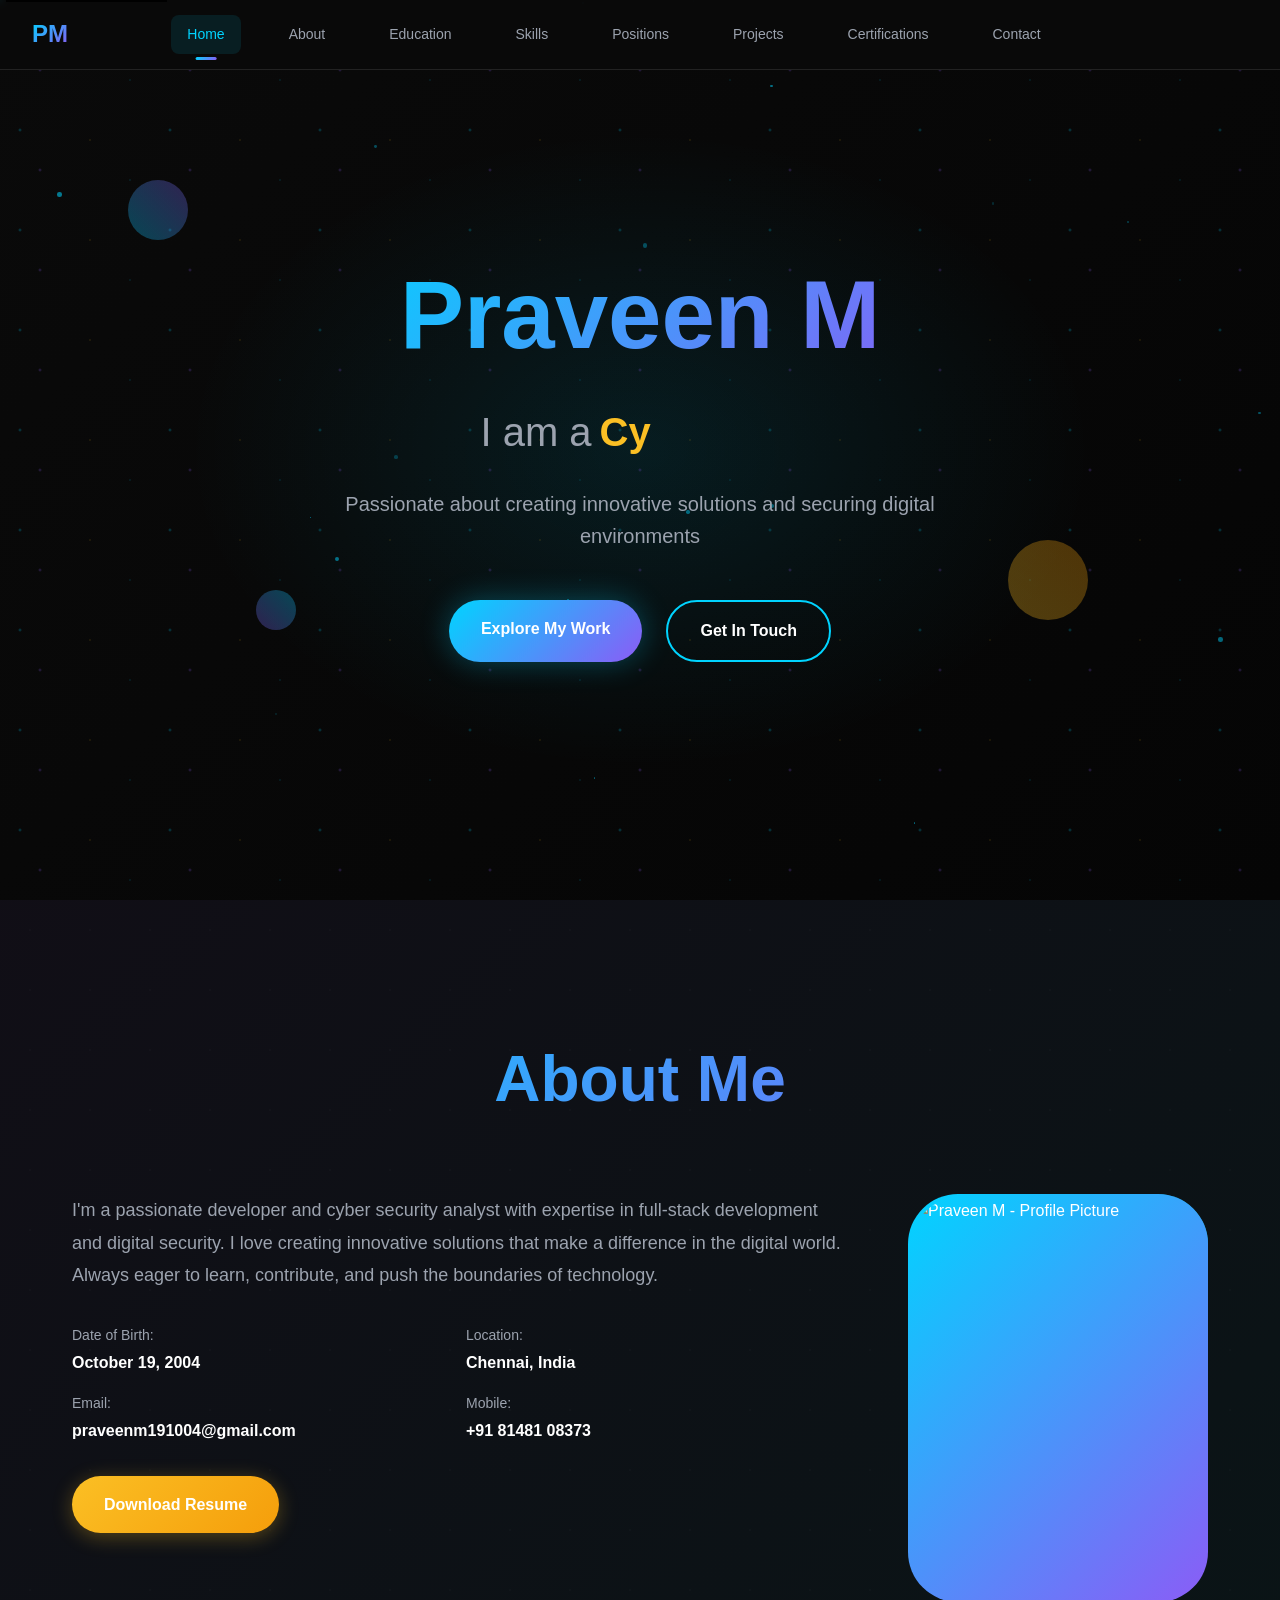
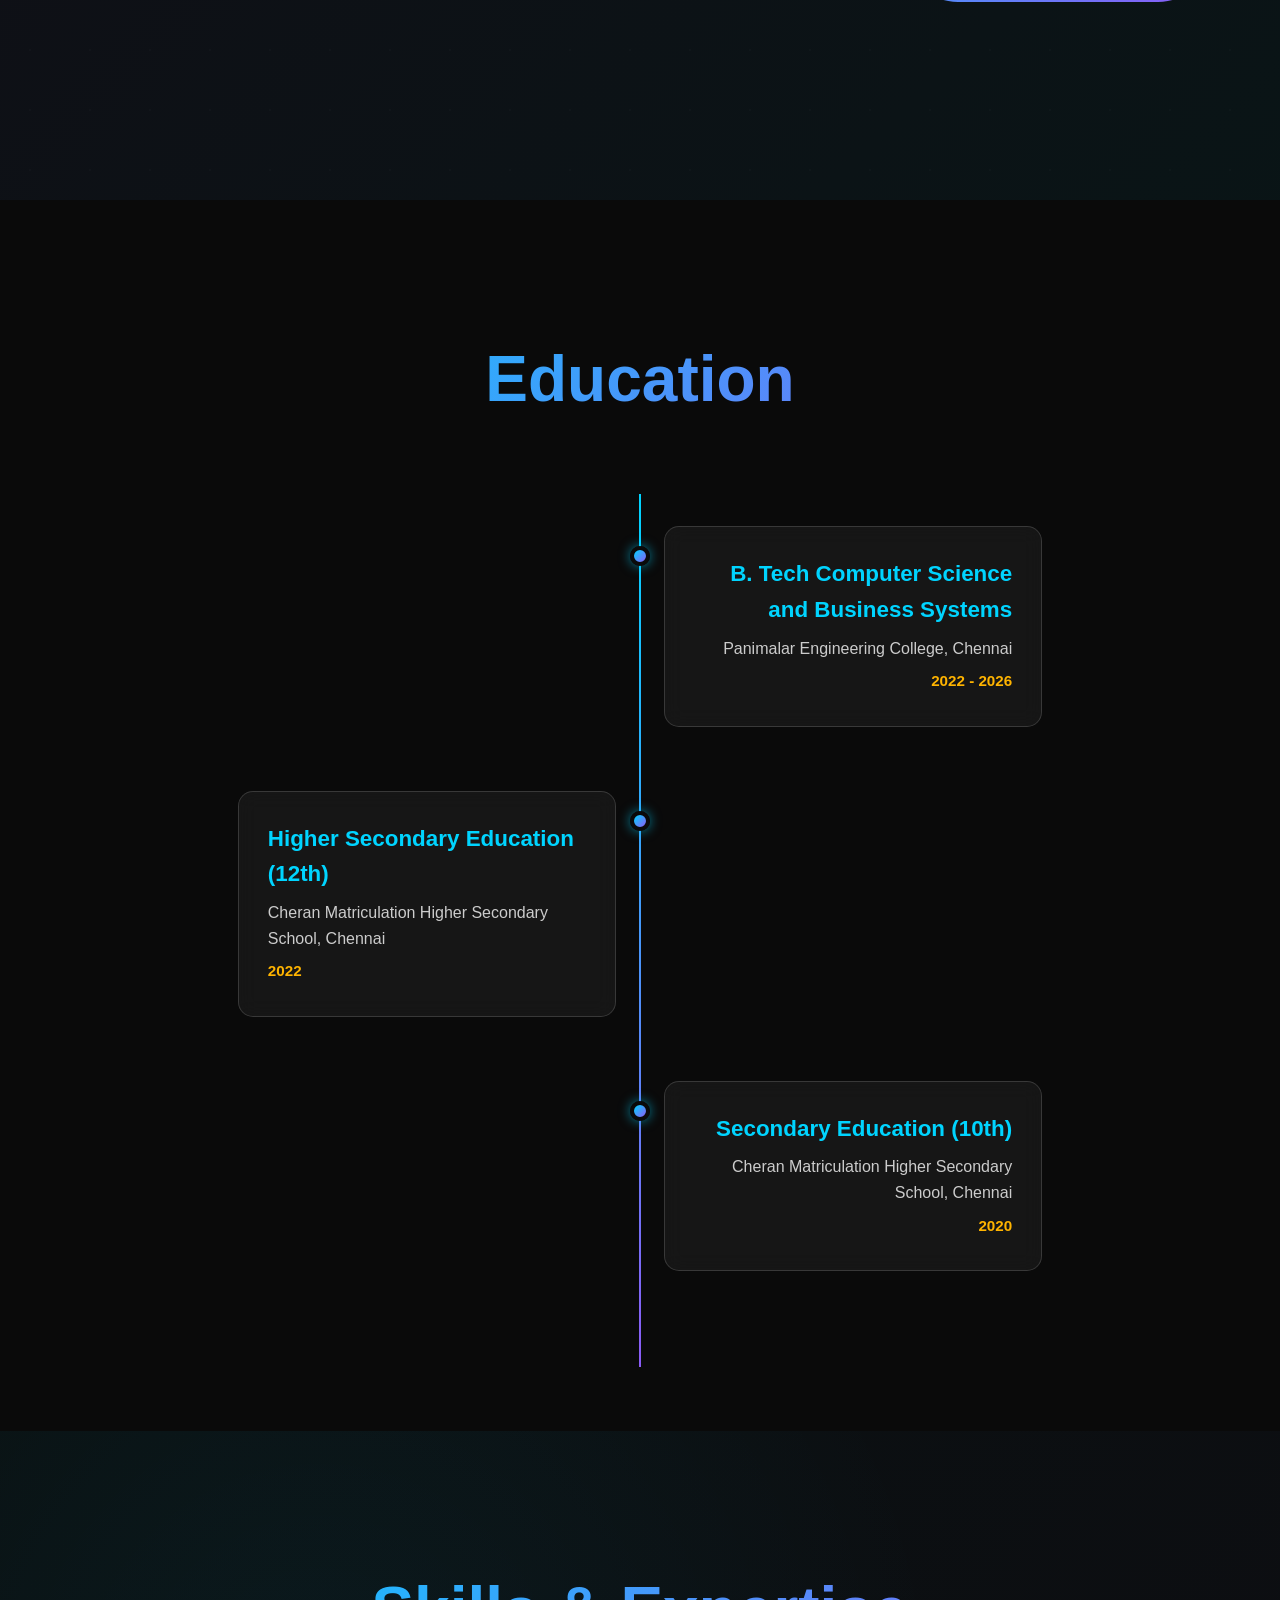
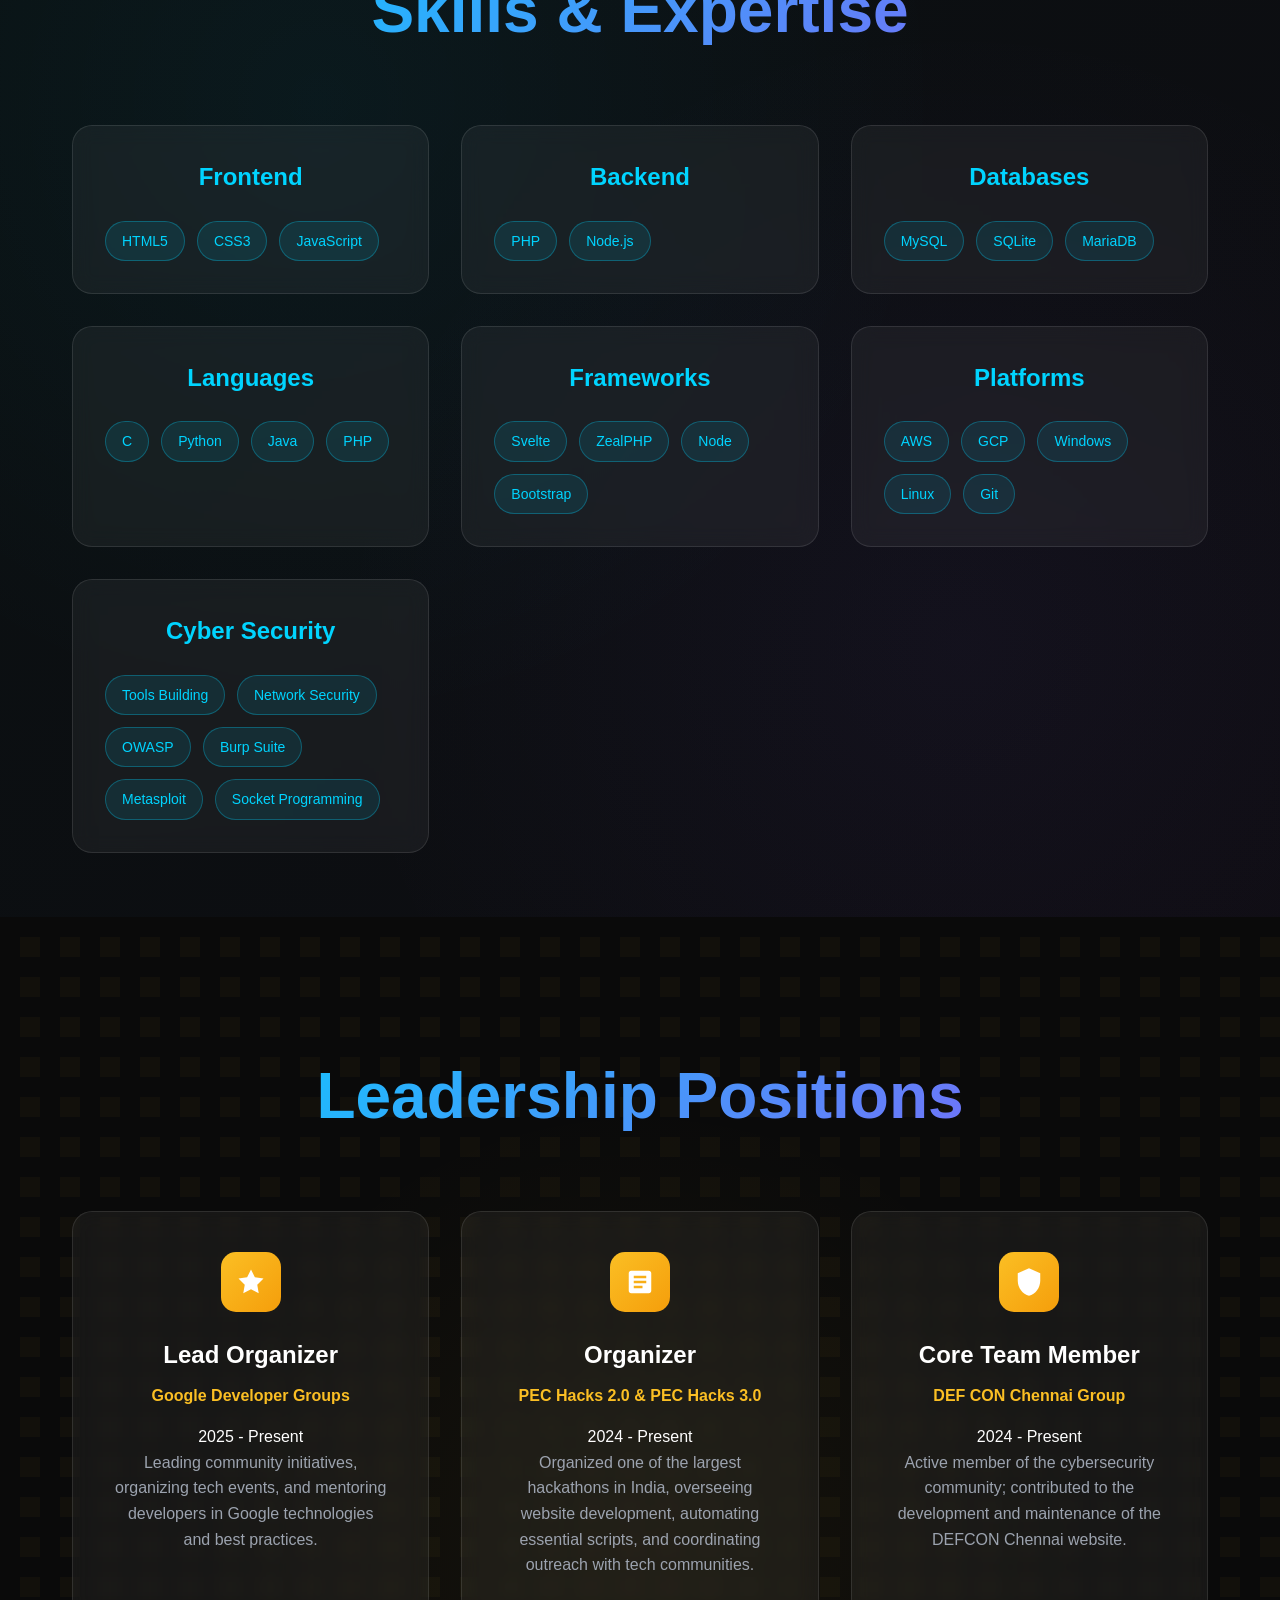
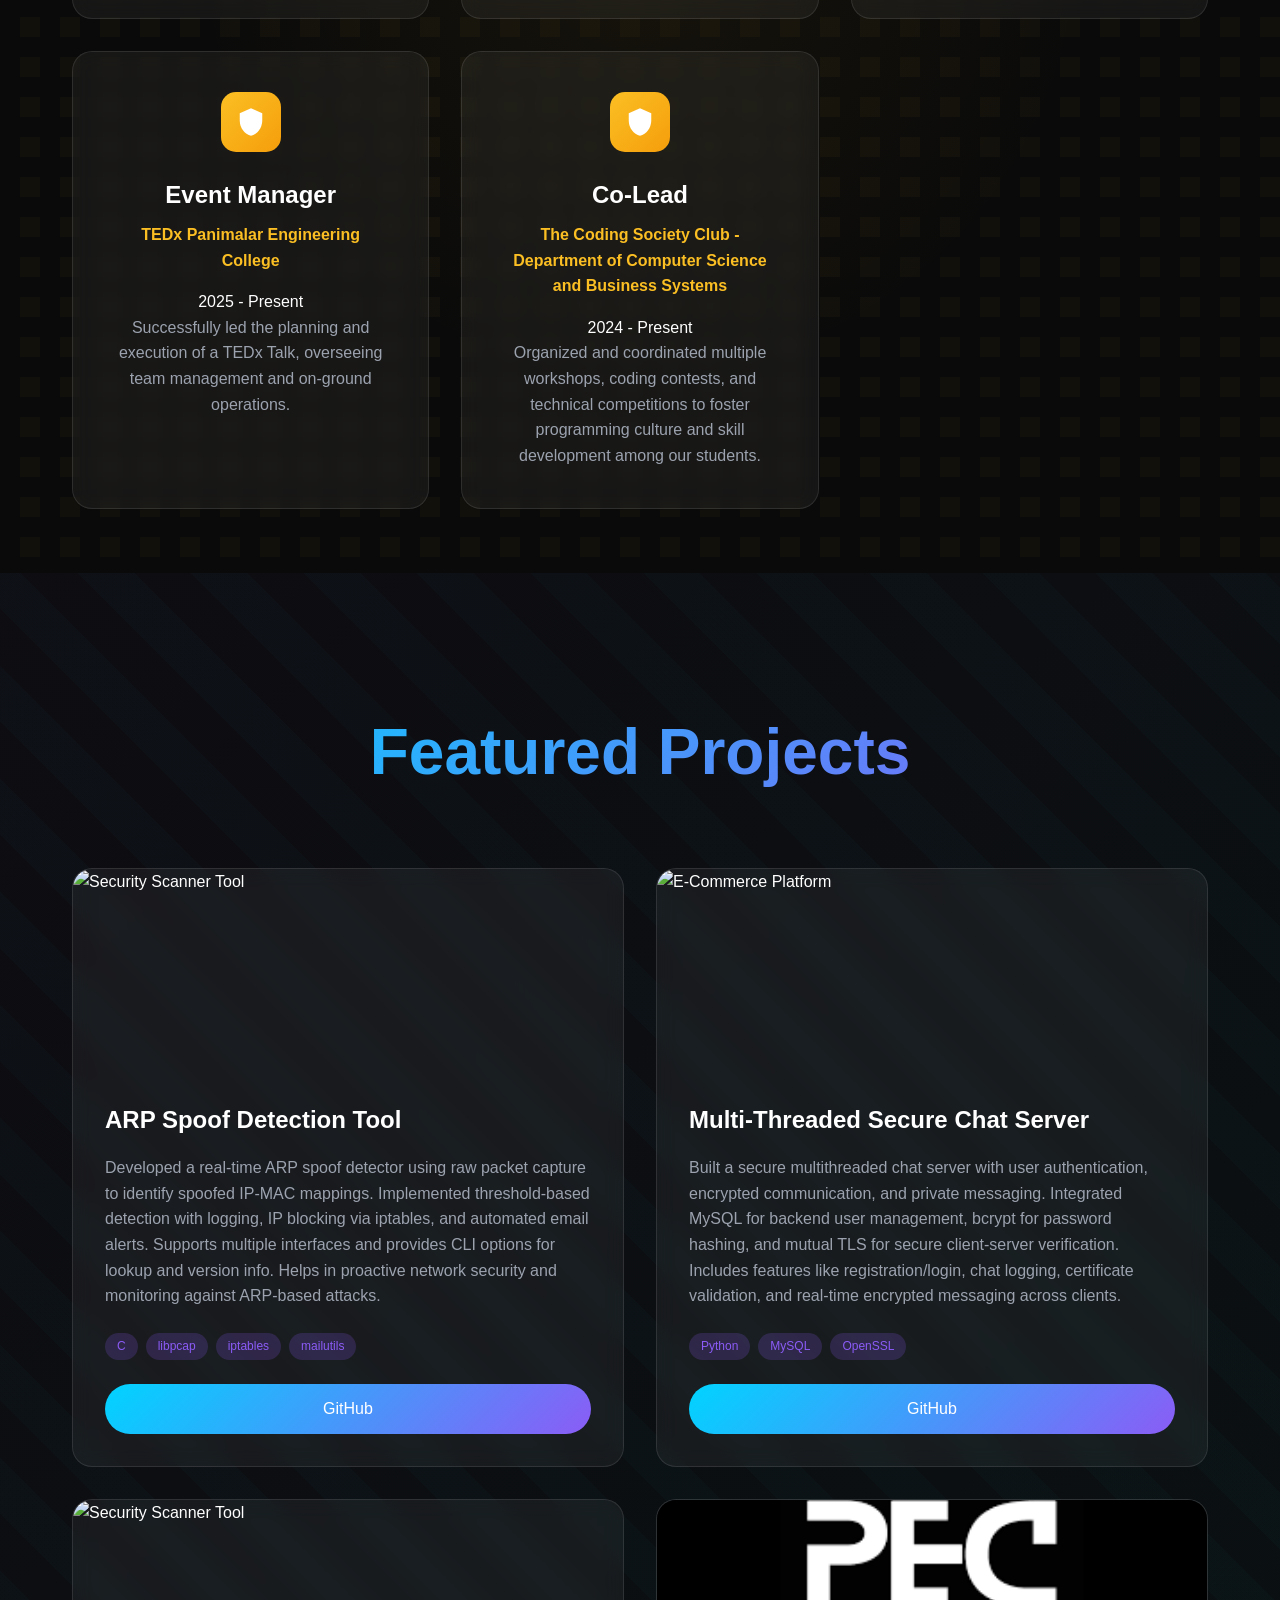
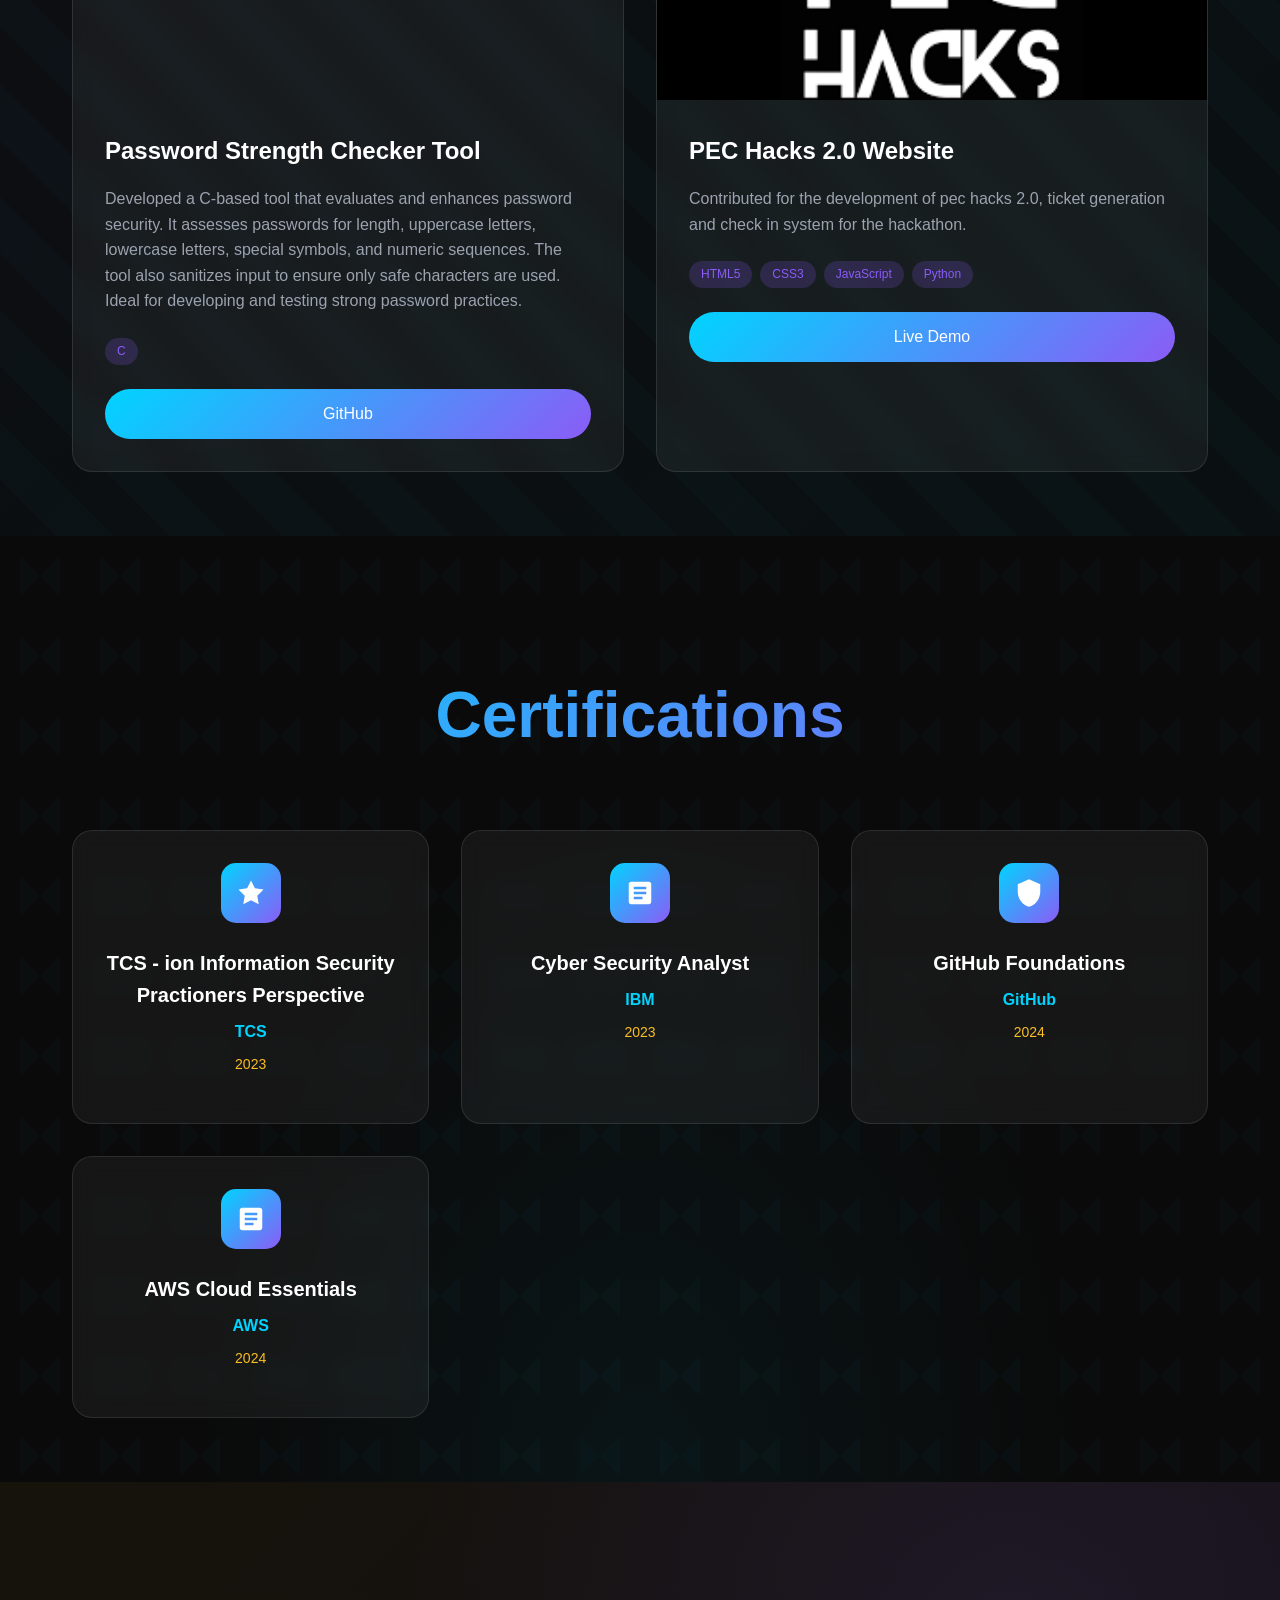
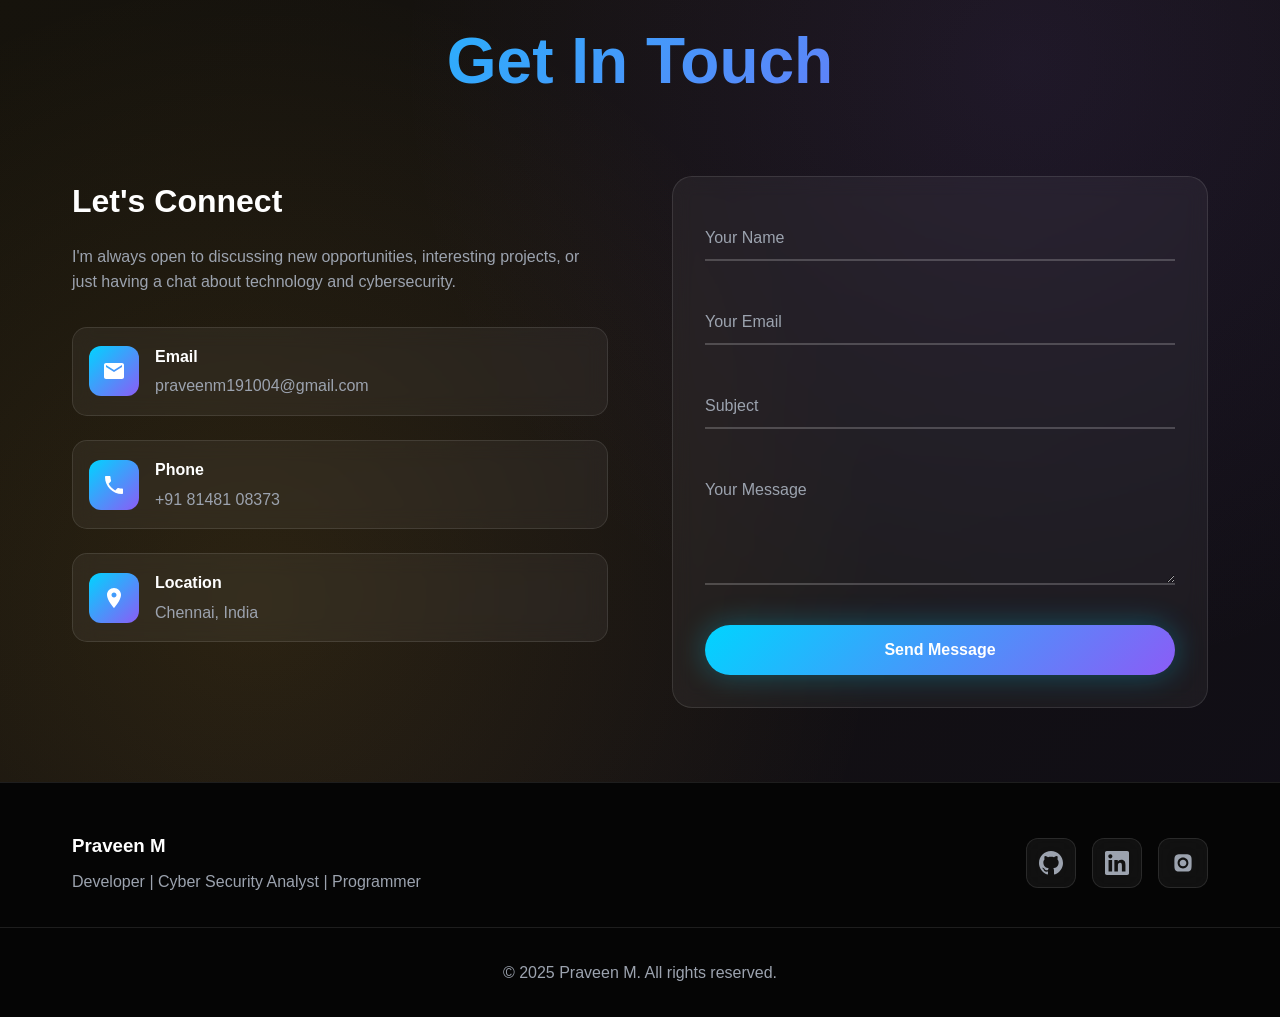
==== index.html @ 0a4d0484 "new design" ====
<!DOCTYPE html>
<html lang="en">

<head>
    <meta charset="UTF-8">
    <meta name="viewport" content="width=device-width, initial-scale=1.0">

    <!-- SEO Meta Tags -->
    <title>Praveen M</title>
    <meta name="description"
        content="Portfolio of Praveen M a skilled developer, cyber security analyst, and programmer. Showcasing projects, skills, and experience in web development and cybersecurity.">
    <meta name="keywords"
        content="developer, programmer, cyber security analyst, web development, frontend, backend, portfolio">
    <meta name="author" content="Praveen M">

    <!-- Open Graph Meta Tags -->
    <meta property="og:title" content="Praveen M - Developer">
    <meta property="og:description" content="Portfolio of a skilled developer, cyber security analyst, and programmer.">
    <meta property="og:type" content="website">
    <meta property="og:url" content="https://praveenm.xyz">
    <meta property="og:image" content="https://praveenm.xyz/assets/profile.jpg">

    <!-- Twitter Meta Tags -->
    <meta name="twitter:card" content="summary_large_image">
    <meta name="twitter:title" content="Praveen M - Developer">
    <meta name="twitter:description"
        content="Portfolio of a skilled developer, cyber security analyst, and programmer.">
    <meta name="twitter:image" content="https://praveenm.xyz/assets/Praveen.webp">

    <!-- Favicon -->
    <link rel="icon" type="image/svg+xml" href="/vite.svg">

    <!-- Structured Data -->
    <script type="application/ld+json">
    {
      "@context": "https://schema.org",
      "@type": "Person",
      "name": "Praveen M",
      "jobTitle": ["Developer", "Cyber Security Analyst", "Programmer"],
      "url": "https://praveenm.xyz",
      "sameAs": [
        "https://github.com/Praveenm1910",
        "https://www.linkedin.com/in/praveenm1910",
        "https://www.instagram.com/_.praveen._1910"
      ]
    }
    </script>

    <link rel="stylesheet" href="style.css">
</head>

<body>
    <!-- Mouse Highlighter -->
    <div class="mouse-highlighter"></div>

    <!-- Vertical Navigation -->
    <nav class="main-nav">
        <div class="nav-logo">
            <span>PM</span>
        </div>
        <ul class="nav-menu">
            <li><a href="#home" class="nav-link active" data-section="home">Home</a></li>
            <li><a href="#about" class="nav-link" data-section="about">About</a></li>
            <li><a href="#education" class="nav-link" data-section="education">Education</a></li>
            <li><a href="#skills" class="nav-link" data-section="skills">Skills</a></li>
            <li><a href="#positions" class="nav-link" data-section="positions">Positions</a></li>
            <li><a href="#projects" class="nav-link" data-section="projects">Projects</a></li>
            <li><a href="#certifications" class="nav-link" data-section="certifications">Certifications</a></li>
            <li><a href="#contact" class="nav-link" data-section="contact">Contact</a></li>
        </ul>
        <div class="nav-social">
            <a href="#"><svg><!-- icon --></svg></a>
            <a href="#"><svg><!-- icon --></svg></a>
        </div>
    </nav>


    <!-- Main Content -->
    <main class="main-content">
        <!-- Home Section -->
        <section id="home" class="section home-section">
            <div class="particles"></div>
            <div class="home-content">
                <h1 class="home-title">Praveen M</h1>
                <div class="typewriter-container">
                    <span class="typewriter-text">I am a </span>
                    <span class="typewriter-roles"></span>
                    <!-- <span class="cursor">|</span> -->
                </div>
                <p class="home-subtitle">Passionate about creating innovative solutions and securing digital
                    environments</p>
                <div class="home-cta">
                    <a href="#about" class="cta-button primary">Explore My Work</a>
                    <a href="#contact" class="cta-button secondary">Get In Touch</a>
                </div>
            </div>
            <div class="floating-shapes">
                <div class="shape shape-1"></div>
                <div class="shape shape-2"></div>
                <div class="shape shape-3"></div>
            </div>
        </section>

        <!-- About Section -->
        <section id="about" class="section about-section">
            <div class="about-bg"></div>
            <div class="section-container">
                <h2 class="section-title">About Me</h2>
                <div class="about-content">
                    <div class="about-info">
                        <div class="about-text">
                            <p>I'm a passionate developer and cyber security analyst with expertise in full-stack
                                development and digital security. I love creating innovative solutions that make a
                                difference in the digital world. Always eager to learn, contribute, and push the
                                boundaries of technology.</p>
                            <div class="personal-info">
                                <div class="info-item">
                                    <span class="label">Date of Birth:</span>
                                    <span class="value">October 19, 2004</span>
                                </div>
                                <div class="info-item">
                                    <span class="label">Location:</span>
                                    <span class="value">Chennai, India</span>
                                </div>
                                <div class="info-item">
                                    <span class="label">Email:</span>
                                    <span class="value">praveenm191004@gmail.com</span>
                                </div>
                                <div class="info-item">
                                    <span class="label">Mobile:</span>
                                    <span class="value">+91 81481 08373</span>
                                </div>
                            </div>
                            <a href="assets/Praveen_M.pdf" class="resume-btn" target="_blank">Download Resume</a>
                        </div>
                    </div>
                    <div class="about-image">
                        <div class="image-frame">
                            <img src="assets/Praveen.webp" alt="Praveen M - Profile Picture" loading="lazy">
                        </div>
                    </div>
                </div>
            </div>
        </section>

        <!-- Education Section -->
        <section id="education" class="section education-section">
            <div class="education-bg"></div>
            <div class="section-container">
                <h2 class="section-title">Education</h2>
                <div class="timeline">
                    <div class="timeline-item">
                        <div class="timeline-marker"></div>
                        <div class="timeline-content">
                            <h3>B. Tech Computer Science and Business Systems</h3>
                            <p class="institution">Panimalar Engineering College, Chennai</p>
                            <p class="duration year">2022 - 2026</p>
                            <!-- <p class="description">Specialized in Software Engineering and Cybersecurity. Graduated with -->
                            <!-- First Class Honours.</p> -->
                        </div>
                    </div>
                    <div class="timeline-item">
                        <div class="timeline-marker"></div>
                        <div class="timeline-content">
                            <h3>Higher Secondary Education (12th)</h3>
                            <p class="institution">Cheran Matriculation Higher Secondary School, Chennai</p>
                            <p class="duration year">2022</p>
                            <!-- <p class="description">Computer Science stream with Mathematics. Scored 95% in board
                                examinations.</p> -->
                        </div>
                    </div>
                    <div class="timeline-item">
                        <div class="timeline-marker"></div>
                        <div class="timeline-content">
                            <h3>Secondary Education (10th)</h3>
                            <p class="institution">Cheran Matriculation Higher Secondary School, Chennai</p>
                            <p class="duration year">2020</p>
                            <!-- <p class="description">Completed with distinction. Scored 96% in CBSE board examinations.
                            </p> -->
                        </div>
                    </div>
                </div>
            </div>
        </section>

        <!-- Skills Section -->
        <section id="skills" class="section skills-section">
            <div class="skills-bg"></div>
            <div class="section-container">
                <h2 class="section-title">Skills & Expertise</h2>
                <div class="skills-grid">
                    <div class="skill-category">
                        <h3>Frontend</h3>
                        <div class="skills-list">
                            <span class="skill-tag">HTML5</span>
                            <span class="skill-tag">CSS3</span>
                            <span class="skill-tag">JavaScript</span>
                        </div>
                    </div>
                    <div class="skill-category">
                        <h3>Backend</h3>
                        <div class="skills-list">
                            <span class="skill-tag">PHP</span>
                            <span class="skill-tag">Node.js</span>
                        </div>
                    </div>
                    <div class="skill-category">
                        <h3>Databases</h3>
                        <div class="skills-list">
                            <span class="skill-tag">MySQL</span>
                            <span class="skill-tag">SQLite</span>
                            <span class="skill-tag">MariaDB</span>
                        </div>
                    </div>
                    <div class="skill-category">
                        <h3>Languages</h3>
                        <div class="skills-list">
                            <span class="skill-tag">C</span>
                            <span class="skill-tag">Python</span>
                            <span class="skill-tag">Java</span>
                            <span class="skill-tag">PHP</span>
                        </div>
                    </div>
                    <div class="skill-category">
                        <h3>Frameworks</h3>
                        <div class="skills-list">
                            <span class="skill-tag">Svelte</span>
                            <span class="skill-tag">ZealPHP</span>
                            <span class="skill-tag">Node</span>
                            <span class="skill-tag">Bootstrap</span>
                        </div>
                    </div>
                    <div class="skill-category">
                        <h3>Platforms</h3>
                        <div class="skills-list">
                            <span class="skill-tag">AWS</span>
                            <span class="skill-tag">GCP</span>
                            <span class="skill-tag">Windows</span>
                            <span class="skill-tag">Linux</span>
                            <span class="skill-tag">Git</span>
                            <!-- <span class="skill-tag">MongoDB</span> -->
                        </div>
                    </div>
                    <div class="skill-category">
                        <h3>Cyber Security</h3>
                        <div class="skills-list">
                            <!-- <span class="skill-tag">Penetration Testing</span> -->
                            <span class="skill-tag">Tools Building</span>
                            <span class="skill-tag">Network Security</span>
                            <span class="skill-tag">OWASP</span>
                            <span class="skill-tag">Burp Suite</span>
                            <span class="skill-tag">Metasploit</span>
                            <span class="skill-tag">Socket Programming</span>

                        </div>
                    </div>
                </div>
            </div>
        </section>

        <!-- Positions Section -->
        <section id="positions" class="section positions-section">
            <div class="positions-bg"></div>
            <div class="section-container">
                <h2 class="section-title">Leadership Positions</h2>
                <div class="positions-grid">
                    <div class="position-card">
                        <div class="position-icon">
                            <svg viewBox="0 0 24 24" fill="currentColor">
                                <path
                                    d="M12 2l3.09 6.26L22 9.27l-5 4.87 1.18 6.88L12 17.77l-6.18 3.25L7 14.14 2 9.27l6.91-1.01L12 2z" />
                            </svg>
                        </div>
                        <h3>Lead Organizer</h3>
                        <h4 class="position-org">Google Developer Groups</h4>
                        <p class="date">2025 - Present</p>
                        <p class="position-desc">Leading community initiatives, organizing tech events, and mentoring
                            developers in Google technologies and best practices.</p>
                    </div>
                    <div class="position-card">
                        <div class="position-icon">
                            <svg viewBox="0 0 24 24" fill="currentColor">
                                <path
                                    d="M19 3H5c-1.1 0-2 .9-2 2v14c0 1.1.9 2 2 2h14c1.1 0 2-.9 2-2V5c0-1.1-.9-2-2-2zm-5 14H7v-2h7v2zm3-4H7v-2h10v2zm0-4H7V7h10v2z" />
                            </svg>
                        </div>
                        <h3>Organizer</h3>
                        <h4 class="position-org">PEC Hacks 2.0 & PEC Hacks 3.0</h4>
                        <p class="date">2024 - Present</p>
                        <!-- <p class="position-org">Panimalar Engineering College</p> -->
                        <p class="position-desc">Organized one of the largest hackathons in India, overseeing website
                            development, automating essential scripts, and
                            coordinating outreach with tech communities.</p>
                    </div>
                    <div class="position-card">
                        <div class="position-icon">
                            <svg viewBox="0 0 24 24" fill="currentColor">
                                <path d="M12 1L3 5v6c0 5.55 3.84 10.74 9 12 5.16-1.26 9-6.45 9-12V5l-9-4z" />
                            </svg>
                        </div>
                        <h3>Core Team Member</h3>
                        <h4 class="position-org">DEF CON Chennai Group</h4>
                        <p class="date">2024 - Present</p>
                        <!-- <p class="position-org">DefCon Security Community</p> -->
                        <p class="position-desc">Active member of the cybersecurity community; contributed to the
                            development and maintenance of the DEFCON Chennai
                            website.</p>
                    </div>
                    <div class="position-card">
                        <div class="position-icon">
                            <svg viewBox="0 0 24 24" fill="currentColor">
                                <path d="M12 1L3 5v6c0 5.55 3.84 10.74 9 12 5.16-1.26 9-6.45 9-12V5l-9-4z" />
                            </svg>
                        </div>
                        <h3>Event Manager</h3>
                        <h4 class="position-org">TEDx Panimalar Engineering College</h4>
                        <p class="date">2025 - Present</p>
                        <!-- <p class="position-org">DefCon Security Community</p> -->
                        <p class="position-desc">Successfully led the planning and execution of a TEDx Talk, overseeing
                            team management and on-ground operations.</p>
                    </div>
                    <div class="position-card">
                        <div class="position-icon">
                            <svg viewBox="0 0 24 24" fill="currentColor">
                                <path d="M12 1L3 5v6c0 5.55 3.84 10.74 9 12 5.16-1.26 9-6.45 9-12V5l-9-4z" />
                            </svg>
                        </div>
                        <h3>Co-Lead</h3>
                        <h4 class="position-org">The Coding Society Club - Department of Computer Science and Business
                            Systems</h4>
                        <p class="date">2024 - Present</p>
                        <!-- <p class="position-org">DefCon Security Community</p> -->
                        <p class="position-desc">Organized and coordinated multiple workshops, coding contests, and
                            technical competitions to foster programming culture
                            and skill development among our students.</p>
                    </div>
                </div>
            </div>
        </section>

        <!-- Projects Section -->
        <section id="projects" class="section projects-section">
            <div class="projects-bg"></div>
            <div class="section-container">
                <h2 class="section-title">Featured Projects</h2>
                <div class="projects-grid">
                    <div class="project-card">
                        <div class="project-image">
                            <img src="https://images.pexels.com/photos/60504/security-protection-anti-virus-software-60504.jpeg?auto=compress&cs=tinysrgb&w=600"
                                alt="Security Scanner Tool" loading="lazy">
                        </div>
                        <div class="project-content">
                            <h3>ARP Spoof Detection Tool</h3>
                            <p>Developed a real-time ARP spoof detector using raw packet capture to identify spoofed
                                IP-MAC mappings.
                                Implemented threshold-based detection with logging, IP blocking via iptables, and
                                automated email alerts.
                                Supports multiple interfaces and provides CLI options for lookup and version info.
                                Helps in proactive network security and monitoring against ARP-based attacks.
                            </p>
                            <div class="project-tech">
                                <span>C</span>
                                <span>libpcap</span>
                                <span>iptables</span>
                                <span>mailutils</span>
                            </div>
                            <div class="project-links">
                                <a href="https://github.com/Praveenm1910/ARP-Spoof-Detector" target="_blank"
                                    rel="noopener">GitHub</a>
                                <!-- <a href="https://project2-demo.com" target="_blank" rel="noopener">Live Demo</a> -->
                            </div>
                        </div>
                    </div>
                    <div class="project-card">
                        <div class="project-image">
                            <img src="https://images.pexels.com/photos/577585/pexels-photo-577585.jpeg?auto=compress&cs=tinysrgb&w=600"
                                alt="E-Commerce Platform" loading="lazy">
                        </div>
                        <div class="project-content">
                            <h3>Multi-Threaded Secure Chat Server</h3>
                            <p>Built a secure multithreaded chat server with user authentication, encrypted
                                communication, and private messaging.
                                Integrated MySQL for backend user management, bcrypt for password hashing, and mutual
                                TLS for secure client-server
                                verification.
                                Includes features like registration/login, chat logging, certificate validation, and
                                real-time encrypted messaging across clients.</p>
                            <div class="project-tech">
                                <span>Python</span>
                                <span>MySQL</span>
                                <span>OpenSSL</span>
                            </div>
                            <div class="project-links">
                                <a href="https://github.com/Praveenm1910/Multi-Thread-Chat-Server" target="_blank"
                                    rel="noopener">GitHub</a>
                                <!-- <a href="https://project1-demo.com" target="_blank" rel="noopener">Live Demo</a> -->
                            </div>
                        </div>
                    </div>
                    <div class="project-card">
                        <div class="project-image">
                            <img src="https://www.nokia.com/sites/default/files/2022-01/cybersecurity4_0.jpg?height=600&width=1920&resize=1"
                                alt="Security Scanner Tool" loading="lazy">
                        </div>
                        <div class="project-content">
                            <h3>Password Strength Checker Tool</h3>
                            <p>Developed a C-based tool that evaluates and enhances password security. It assesses
                                passwords for length, uppercase letters,
                                lowercase letters, special symbols, and numeric sequences. The tool also sanitizes input
                                to ensure only safe characters
                                are used. Ideal for developing and testing strong password practices.
                            </p>
                            <div class="project-tech">
                                <span>C</span>
                            </div>
                            <div class="project-links">
                                <a href="https://github.com/Praveenm1910/passwordstrengthchecker.git" target="_blank"
                                    rel="noopener">GitHub</a>
                                <!-- <a href="https://project2-demo.com" target="_blank" rel="noopener">Live Demo</a> -->
                            </div>
                        </div>
                    </div>
                    <div class="project-card">
                        <div class="project-image">
                            <img src="[data-uri]"
                                alt="Task Management App" loading="lazy">
                        </div>
                        <div class="project-content">
                            <h3>PEC Hacks 2.0 Website</h3>
                            <p>Contributed for the development of pec hacks 2.0, ticket generation and check in system
                                for the
                                hackathon.</p>
                            <div class="project-tech">
                                <span>HTML5</span>
                                <span>CSS3</span>
                                <span>JavaScript</span>
                                <span>Python</span>
                            </div>
                            <div class="project-links">
                                <a href="https://pechacks.org/" target="_blank" rel="noopener">Live Demo</a>
                            </div>
                        </div>
                    </div>
                </div>
            </div>
        </section>

        <!-- Certifications Section -->
        <section id="certifications" class="section certifications-section">
            <div class="certifications-bg"></div>
            <div class="section-container">
                <h2 class="section-title">Certifications</h2>
                <div class="certifications-grid">
                    <div class="cert-card">
                        <div class="cert-icon">
                            <svg viewBox="0 0 24 24" fill="currentColor">
                                <path
                                    d="M12 2l3.09 6.26L22 9.27l-5 4.87 1.18 6.88L12 17.77l-6.18 3.25L7 14.14 2 9.27l6.91-1.01L12 2z" />
                            </svg>
                        </div>
                        <h3>TCS - ion Information Security Practioners Perspective</h3>
                        <p class="cert-issuer">TCS</p>
                        <p class="cert-date">2023</p>
                        <!-- <p class="cert-desc">Professional-level certification demonstrating expertise in designing -->
                        <!-- distributed systems on AWS.</p> -->
                    </div>
                    <div class="cert-card">
                        <div class="cert-icon">
                            <svg viewBox="0 0 24 24" fill="currentColor">
                                <path
                                    d="M19 3H5c-1.1 0-2 .9-2 2v14c0 1.1.9 2 2 2h14c1.1 0 2-.9 2-2V5c0-1.1-.9-2-2-2zm-5 14H7v-2h7v2zm3-4H7v-2h10v2zm0-4H7V7h10v2z" />
                            </svg>
                        </div>
                        <h3>Cyber Security Analyst</h3>
                        <p class="cert-issuer">IBM</p>
                        <p class="cert-date">2023</p>
                        <!-- <p class="cert-desc">Professional certification in Google Cloud Platform architecture and
                                                development.</p> -->
                    </div>
                    <div class="cert-card">
                        <div class="cert-icon">
                            <svg viewBox="0 0 24 24" fill="currentColor">
                                <path d="M12 1L3 5v6c0 5.55 3.84 10.74 9 12 5.16-1.26 9-6.45 9-12V5l-9-4z" />
                            </svg>
                        </div>
                        <h3>GitHub Foundations</h3>
                        <p class="cert-issuer">GitHub</p>
                        <p class="cert-date">2024</p>
                        <!-- <p class="cert-desc">Advanced certification in ethical hacking and penetration testing
                            methodologies.</p> -->
                    </div>
                    <div class="cert-card">
                        <div class="cert-icon">
                            <svg viewBox="0 0 24 24" fill="currentColor">
                                <path
                                    d="M19 3H5c-1.1 0-2 .9-2 2v14c0 1.1.9 2 2 2h14c1.1 0 2-.9 2-2V5c0-1.1-.9-2-2-2zm-5 14H7v-2h7v2zm3-4H7v-2h10v2zm0-4H7V7h10v2z" />
                            </svg>
                        </div>
                        <h3>AWS Cloud Essentials</h3>
                        <p class="cert-issuer">AWS</p>
                        <p class="cert-date">2024</p>
                        <!-- <p class="cert-desc">Professional certification in Google Cloud Platform architecture and
                                                development.</p> -->
                    </div>
                </div>
            </div>
        </section>

        <!-- Contact Section -->
        <section id="contact" class="section contact-section">
            <div class="contact-bg"></div>
            <div class="section-container">
                <h2 class="section-title">Get In Touch</h2>
                <div class="contact-content">
                    <div class="contact-info">
                        <h3>Let's Connect</h3>
                        <p>I'm always open to discussing new opportunities, interesting projects, or just having a chat
                            about technology and cybersecurity.</p>
                        <div class="contact-methods">
                            <div class="contact-method">
                                <div class="method-icon">
                                    <svg viewBox="0 0 24 24" fill="currentColor">
                                        <path
                                            d="M20 4H4c-1.1 0-1.99.9-1.99 2L2 18c0 1.1.9 2 2 2h16c1.1 0 2-.9 2-2V6c0-1.1-.9-2-2-2zm0 4l-8 5-8-5V6l8 5 8-5v2z" />
                                    </svg>
                                </div>
                                <div class="method-info">
                                    <h4>Email</h4>
                                    <p>praveenm191004@gmail.com</p>
                                </div>
                            </div>
                            <div class="contact-method">
                                <div class="method-icon">
                                    <svg viewBox="0 0 24 24" fill="currentColor">
                                        <path
                                            d="M6.62 10.79c1.44 2.83 3.76 5.14 6.59 6.59l2.2-2.2c.27-.27.67-.36 1.02-.24 1.12.37 2.33.57 3.57.57.55 0 1 .45 1 1V20c0 .55-.45 1-1 1-9.39 0-17-7.61-17-17 0-.55.45-1 1-1h3.5c.55 0 1 .45 1 1 0 1.25.2 2.45.57 3.57.11.35.03.74-.25 1.02l-2.2 2.2z" />
                                    </svg>
                                </div>
                                <div class="method-info">
                                    <h4>Phone</h4>
                                    <p>+91 81481 08373</p>
                                </div>
                            </div>
                            <div class="contact-method">
                                <div class="method-icon">
                                    <svg viewBox="0 0 24 24" fill="currentColor">
                                        <path
                                            d="M12 2C8.13 2 5 5.13 5 9c0 5.25 7 13 7 13s7-7.75 7-13c0-3.87-3.13-7-7-7zm0 9.5c-1.38 0-2.5-1.12-2.5-2.5s1.12-2.5 2.5-2.5 2.5 1.12 2.5 2.5-1.12 2.5-2.5 2.5z" />
                                    </svg>
                                </div>
                                <div class="method-info">
                                    <h4>Location</h4>
                                    <p>Chennai, India</p>
                                </div>
                            </div>
                        </div>
                    </div>
                    <form class="contact-form" , id="contact-form"
                        action="https://formsubmit.co/praveenm191004@gmail.com" method="POST">
                        <div class="form-group">
                            <input type="text" id="name" name="name" required>
                            <label for="name">Your Name</label>
                        </div>
                        <div class="form-group">
                            <input type="email" id="email" name="email" required>
                            <label for="email">Your Email</label>
                        </div>
                        <div class="form-group">
                            <input type="text" id="subject" name="subject" required>
                            <label for="subject">Subject</label>
                        </div>
                        <div class="form-group">
                            <textarea id="message" name="message" rows="5" required></textarea>
                            <label for="message">Your Message</label>
                        </div>
                        <button type="submit" class="submit-btn">Send Message</button>
                    </form>
                </div>
            </div>
        </section>
    </main>

    <!-- Footer -->
    <footer class="footer">
        <div class="footer-content">
            <div class="footer-info">
                <h3>Praveen M</h3>
                <p>Developer | Cyber Security Analyst | Programmer</p>
            </div>
            <div class="footer-social">
                <a href="https://github.com/Praveenm1910" target="_blank" rel="noopener" aria-label="GitHub">
                    <svg viewBox="0 0 24 24" fill="currentColor">
                        <path
                            d="M12 0c-6.626 0-12 5.373-12 12 0 5.302 3.438 9.8 8.207 11.387.599.111.793-.261.793-.577v-2.234c-3.338.726-4.033-1.416-4.033-1.416-.546-1.387-1.333-1.756-1.333-1.756-1.089-.745.083-.729.083-.729 1.205.084 1.839 1.237 1.839 1.237 1.07 1.834 2.807 1.304 3.492.997.107-.775.418-1.305.762-1.604-2.665-.305-5.467-1.334-5.467-5.931 0-1.311.469-2.381 1.236-3.221-.124-.303-.535-1.524.117-3.176 0 0 1.008-.322 3.301 1.23.957-.266 1.983-.399 3.003-.404 1.02.005 2.047.138 3.006.404 2.291-1.552 3.297-1.23 3.297-1.23.653 1.653.242 2.874.118 3.176.77.84 1.235 1.911 1.235 3.221 0 4.609-2.807 5.624-5.479 5.921.43.372.823 1.102.823 2.222v3.293c0 .319.192.694.801.576 4.765-1.589 8.199-6.086 8.199-11.386 0-6.627-5.373-12-12-12z" />
                    </svg>
                </a>
                <a href="https://www.linkedin.com/in/praveenm1910" target="_blank" rel="noopener" aria-label="LinkedIn">
                    <svg viewBox="0 0 24 24" fill="currentColor">
                        <path
                            d="M20.447 20.452h-3.554v-5.569c0-1.328-.027-3.037-1.852-3.037-1.853 0-2.136 1.445-2.136 2.939v5.667H9.351V9h3.414v1.561h.046c.477-.9 1.637-1.85 3.37-1.85 3.601 0 4.267 2.37 4.267 5.455v6.286zM5.337 7.433c-1.144 0-2.063-.926-2.063-2.065 0-1.138.92-2.063 2.063-2.063 1.14 0 2.064.925 2.064 2.063 0 1.139-.925 2.065-2.064 2.065zm1.782 13.019H3.555V9h3.564v11.452zM22.225 0H1.771C.792 0 0 .774 0 1.729v20.542C0 23.227.792 24 1.771 24h20.451C23.2 24 24 23.227 24 22.271V1.729C24 .774 23.2 0 22.222 0h.003z" />
                    </svg>
                </a>
                <a href="https://www.instagram.com/_.praveen._1910" target="_blank" rel="noopener"
                    aria-label="Instagram">
                    <svg viewBox="0 0 448 512" fill="currentColor">
                        <path d="M224.1 141c-63.6 0-114.9 51.3-114.9 114.9S160.5 370.8 224.1 370.8S339 319.5 339 255.9 
                                        287.7 141 224.1 141zm0 186.6c-39.6 0-71.7-32.1-71.7-71.7s32.1-71.7 71.7-71.7 
                                        71.7 32.1 71.7 71.7-32.1 71.7-71.7 71.7zm146.4-194.3c0 14.9-12 26.9-26.9 
                                        26.9s-26.9-12-26.9-26.9 12-26.9 26.9-26.9 26.9 12 26.9 26.9zM398.8 388c-7.8 
                                        19.5-22.9 34.6-42.4 42.4-29.4 11.7-99.2 9-132.4 9s-103 2.6-132.4-9c-19.5-7.8-34.6-22.9-42.4-42.4-11.7-29.4-9-99.2-9-132.4s-2.6-103 
                                        9-132.4c7.8-19.5 22.9-34.6 42.4-42.4 29.4-11.7 99.2-9 
                                        132.4-9s103-2.6 132.4 9c19.5 7.8 34.6 22.9 42.4 42.4 
                                        11.7 29.4 9 99.2 9 132.4s2.7 103-9 132.4z" />
                    </svg>
                </a>

            </div>
        </div>
        <div class="footer-bottom">
            <p>&copy; 2025 Praveen M. All rights reserved.</p>
        </div>
    </footer>

    <script src="script.js"></script>
</body>

</html>
---- style.css ----
/* CSS Reset and Base Styles */
* {
    margin: 0;
    padding: 0;
    box-sizing: border-box;
}

:root {
    --primary-color: #00d4ff;
    --secondary-color: #8b5cf6;
    --accent-color: #fbbf24;
    --bg-dark: #0a0a0a;
    --bg-darker: #050505;
    --text-light: #ffffff;
    --text-gray: #9ca3af;
    --gradient-primary: linear-gradient(135deg, #00d4ff, #8b5cf6);
    --gradient-secondary: linear-gradient(135deg, #fbbf24, #f59e0b);
    /* --nav-width: 80px; */
    --section-padding: 8rem 2rem 4rem;
    --container-max-width: 1200px;
    --z-nav: 1000;
    --z-highlighter: 999;
    --transition: all 0.3s cubic-bezier(0.4, 0, 0.2, 1);
    --shadow-glow: 0 0 30px rgba(0, 212, 255, 0.3);
}

html {
    scroll-behavior: smooth;
    font-size: 16px;
}

body {
    font-family: 'Inter', -apple-system, BlinkMacSystemFont, 'Segoe UI', Roboto, sans-serif;
    background: var(--bg-dark);
    color: var(--text-light);
    line-height: 1.6;
    overflow-x: hidden;
}

/* Mouse Highlighter */
.mouse-highlighter {
    position: fixed;
    width: 20px;
    height: 20px;
    border-radius: 50%;
    background: radial-gradient(circle, rgba(0, 212, 255, 0.8) 0%, rgba(0, 212, 255, 0.2) 40%, transparent 70%);
    pointer-events: none;
    z-index: var(--z-highlighter);
    transition: transform 0.1s ease;
    mix-blend-mode: screen;
}

/* Vertical Navigation */
/* Base navbar */
.main-nav {
    position: fixed;
    top: 0;
    left: 0;
    width: 100%;
    height: 70px;
    background: rgba(10, 10, 10, 0.95);
    backdrop-filter: blur(20px);
    border-bottom: 1px solid rgba(255, 255, 255, 0.1);
    display: flex;
    align-items: center;
    justify-content: space-between;
    padding: 0 2rem;
    z-index: 1000;
}

.nav-logo span {
    font-size: 1.5rem;
    font-weight: 700;
    background: var(--gradient-primary);
    -webkit-background-clip: text;
    -webkit-text-fill-color: transparent;
}

.nav-menu {
    list-style: none;
    display: flex;
    flex-direction: row;
    gap: 2rem;
    margin: 0;
    padding: 0;
    align-items: center;
}

.nav-link {
    display: block;
    padding: 0.5rem 1rem;
    color: var(--text-gray);
    text-decoration: none;
    border-radius: 8px;
    transition: var(--transition);
    font-size: 0.875rem;
    font-weight: 500;
    text-align: center;
    position: relative;
}

.nav-link:hover,
.nav-link.active {
    color: var(--primary-color);
    background: rgba(0, 212, 255, 0.1);
}

.nav-link.active::before {
    content: '';
    position: absolute;
    bottom: -6px;
    left: 50%;
    transform: translateX(-50%);
    width: 30%;
    height: 3px;
    background: var(--gradient-primary);
    border-radius: 2px;
}

.nav-social {
    display: flex;
    gap: 1rem;
}

.nav-social a {
    display: flex;
    align-items: center;
    justify-content: center;
    width: 36px;
    height: 36px;
    color: var(--text-gray);
    transition: var(--transition);
    border-radius: 8px;
}

.nav-social a:hover {
    color: var(--primary-color);
    background: rgba(0, 212, 255, 0.1);
    transform: scale(1.1);
}

.nav-social svg {
    width: 18px;
    height: 18px;
}

/* 📱 Responsive for small screens */
@media (max-width: 768px) {
    .main-nav {
        top: auto;
        bottom: 0;
        height: 60px;
        justify-content: space-around;
        padding: 0 1rem;
        border-bottom: none;
        border-top: 1px solid rgba(255, 255, 255, 0.1);
    }

    .nav-logo {
        display: none;
    }

    .nav-menu {
        flex: 1;
        justify-content: space-around;
        gap: 0;
    }

    .nav-link {
        flex: 1;
        padding: 0.5rem 0;
        font-size: 0.75rem;
    }

    .nav-link.active::before {
        display: none;
    }

    .nav-social {
        display: none;
    }
}

/* Main Content */
.main-content {
    margin-left: var(--nav-width);
    min-height: 100vh;
}

.section {
    min-height: 100vh;
    position: relative;
    overflow: hidden;
}

.section-container {
    max-width: var(--container-max-width);
    margin: 0 auto;
    padding: var(--section-padding);
    position: relative;
    z-index: 2;
}

.section-title {
    font-size: clamp(2.5rem, 5vw, 4rem);
    font-weight: 700;
    text-align: center;
    margin-bottom: 4rem;
    background: var(--gradient-primary);
    -webkit-background-clip: text;
    -webkit-text-fill-color: transparent;
    background-clip: text;
}

/* @media (max-width: 768px) {
    .vertical-nav {
        flex-direction: row;
        height: auto;
        width: 100%;
        padding: 1rem;
        position: relative;
        border-right: none;
        border-bottom: 1px solid rgba(255, 255, 255, 0.1);
    }

    .nav-menu {
        flex-direction: row;
        gap: 0.5rem;
        margin-bottom: 0;
    }

    .nav-link {
        writing-mode: horizontal-tb;
        text-orientation: initial;
        transform: none !important;
    }

    .nav-social {
        flex-direction: row;
        margin-left: auto;
    }
} */

/* Home Section */
.home-section {
    display: flex;
    align-items: center;
    justify-content: center;
    background: radial-gradient(ellipse at center, rgba(0, 212, 255, 0.1) 0%, transparent 50%),
        linear-gradient(135deg, var(--bg-dark) 0%, var(--bg-darker) 100%);
}

.particles {
    position: absolute;
    top: 0;
    left: 0;
    right: 0;
    bottom: 0;
    background-image:
        radial-gradient(2px 2px at 20px 30px, rgba(0, 212, 255, 0.3), transparent),
        radial-gradient(2px 2px at 40px 70px, rgba(139, 92, 246, 0.3), transparent),
        radial-gradient(1px 1px at 90px 40px, rgba(251, 191, 36, 0.3), transparent),
        radial-gradient(1px 1px at 130px 80px, rgba(0, 212, 255, 0.3), transparent);
    background-repeat: repeat;
    background-size: 150px 100px;
    animation: particles 20s linear infinite;
}

@keyframes particles {
    0% {
        transform: translate(0, 0);
    }

    100% {
        transform: translate(-150px, -100px);
    }
}

.home-content {
    text-align: center;
    z-index: 2;
    position: relative;
}

.home-title {
    font-size: clamp(3rem, 8vw, 6rem);
    font-weight: 800;
    margin-bottom: 1rem;
    background: var(--gradient-primary);
    -webkit-background-clip: text;
    -webkit-text-fill-color: transparent;
    background-clip: text;
    animation: fadeInUp 1s ease-out;
}

.typewriter-container {
    font-size: clamp(1.5rem, 4vw, 2.5rem);
    margin-bottom: 2rem;
    height: 3rem;
    display: flex;
    align-items: center;
    justify-content: center;
    gap: 0.5rem;
    animation: fadeInUp 1s ease-out 0.3s both;
}

.typewriter-text {
    color: var(--text-gray);
}

.typewriter-roles {
    color: var(--accent-color);
    font-weight: 600;
    min-width: 200px;
    text-align: left;
}

.cursor {
    color: var(--primary-color);
    font-weight: 300;
    animation: blink 1s infinite;
}

@keyframes blink {

    0%,
    50% {
        opacity: 1;
    }

    51%,
    100% {
        opacity: 0;
    }
}

.home-subtitle {
    font-size: 1.25rem;
    color: var(--text-gray);
    margin-bottom: 3rem;
    max-width: 600px;
    margin-left: auto;
    margin-right: auto;
    animation: fadeInUp 1s ease-out 0.6s both;
}

.home-cta {
    display: flex;
    gap: 1.5rem;
    justify-content: center;
    flex-wrap: wrap;
    animation: fadeInUp 1s ease-out 0.9s both;
}

.cta-button {
    padding: 1rem 2rem;
    border-radius: 50px;
    text-decoration: none;
    font-weight: 600;
    transition: var(--transition);
    position: relative;
    overflow: hidden;
}

.cta-button.primary {
    background: var(--gradient-primary);
    color: white;
    box-shadow: var(--shadow-glow);
}

.cta-button.secondary {
    background: transparent;
    color: var(--text-light);
    border: 2px solid var(--primary-color);
}

.cta-button:hover {
    transform: translateY(-3px);
    box-shadow: 0 10px 40px rgba(0, 212, 255, 0.4);
}

.floating-shapes {
    position: absolute;
    top: 0;
    left: 0;
    right: 0;
    bottom: 0;
    pointer-events: none;
}

.shape {
    position: absolute;
    border-radius: 50%;
    animation: float 6s ease-in-out infinite;
}

.shape-1 {
    width: 60px;
    height: 60px;
    background: linear-gradient(45deg, rgba(0, 212, 255, 0.3), rgba(139, 92, 246, 0.3));
    top: 20%;
    left: 10%;
    animation-delay: 0s;
}

.shape-2 {
    width: 80px;
    height: 80px;
    background: linear-gradient(45deg, rgba(251, 191, 36, 0.3), rgba(245, 158, 11, 0.3));
    top: 60%;
    right: 15%;
    animation-delay: 2s;
}

.shape-3 {
    width: 40px;
    height: 40px;
    background: linear-gradient(45deg, rgba(139, 92, 246, 0.3), rgba(0, 212, 255, 0.3));
    bottom: 30%;
    left: 20%;
    animation-delay: 4s;
}

@keyframes float {

    0%,
    100% {
        transform: translateY(0px) rotate(0deg);
    }

    25% {
        transform: translateY(-20px) rotate(90deg);
    }

    50% {
        transform: translateY(-10px) rotate(180deg);
    }

    75% {
        transform: translateY(-15px) rotate(270deg);
    }
}

@keyframes fadeInUp {
    from {
        opacity: 0;
        transform: translateY(30px);
    }

    to {
        opacity: 1;
        transform: translateY(0);
    }
}

/* About Section */
.about-section {
    background: linear-gradient(135deg, rgba(139, 92, 246, 0.05) 0%, rgba(0, 212, 255, 0.05) 100%);
    position: relative;
}

.about-bg {
    position: absolute;
    top: 0;
    left: 0;
    right: 0;
    bottom: 0;
    background: url("data:image/svg+xml,%3Csvg width='60' height='60' viewBox='0 0 60 60' xmlns='http://www.w3.org/2000/svg'%3E%3Cg fill='none' fill-rule='evenodd'%3E%3Cg fill='%23ffffff' fill-opacity='0.02'%3E%3Ccircle cx='30' cy='30' r='1'/%3E%3C/g%3E%3C/g%3E%3C/svg%3E");
    animation: backgroundMove 20s linear infinite;
}

@keyframes backgroundMove {
    0% {
        transform: translate(0, 0);
    }

    100% {
        transform: translate(60px, 60px);
    }
}

.about-content {
    display: grid;
    grid-template-columns: 1fr 300px;
    gap: 4rem;
    align-items: start;
}

.about-text p {
    font-size: 1.125rem;
    line-height: 1.8;
    color: var(--text-gray);
    margin-bottom: 2rem;
}

.personal-info {
    display: grid;
    grid-template-columns: 1fr 1fr;
    gap: 1rem;
    margin-bottom: 2rem;
}

.info-item {
    display: flex;
    flex-direction: column;
    gap: 0.25rem;
}

.label {
    font-size: 0.875rem;
    color: var(--text-gray);
    font-weight: 500;
}

.value {
    color: var(--text-light);
    font-weight: 600;
}

.resume-btn {
    display: inline-flex;
    align-items: center;
    gap: 0.5rem;
    padding: 1rem 2rem;
    background: var(--gradient-secondary);
    color: white;
    text-decoration: none;
    border-radius: 50px;
    font-weight: 600;
    transition: var(--transition);
    box-shadow: 0 4px 20px rgba(251, 191, 36, 0.3);
}

.resume-btn:hover {
    transform: translateY(-2px);
    box-shadow: 0 8px 30px rgba(251, 191, 36, 0.4);
}

.about-image {
    position: relative;
}

.image-frame {
    position: relative;
    border-radius: 50px;
    overflow: hidden;
    background: var(--gradient-primary);
    padding: 4px;
    width: 100%;
    max-width: 400px;
    margin: 0 auto;
}

.image-frame img {
    width: 100%;
    height: 400px;
    object-fit: cover;
    border-radius: 46px;
    display: block;
}

.image-frame::before {
    content: '';
    position: absolute;
    top: -50%;
    left: -50%;
    width: 200%;
    height: 200%;
    background: conic-gradient(transparent, var(--primary-color), transparent 30%);
    animation: rotate 10s linear infinite;
    z-index: -1;
    border-radius: 50%;
}

@keyframes rotate {
    0% {
        transform: rotate(0deg);
    }

    100% {
        transform: rotate(360deg);
    }
}

/* Education Section */
/* =========================
   TIMELINE SECTION (with colors)
   ========================= */
.timeline {
    position: relative;
    max-width: 900px;
    margin: 0 auto;
    padding: 2rem 0;
}

.timeline::before {
    content: '';
    position: absolute;
    left: 50%;
    top: 0;
    bottom: 0;
    width: 2px;
    background: var(--gradient-primary);
    transform: translateX(-50%);
}

.timeline-item {
    position: relative;
    margin-bottom: 4rem;
    display: flex;
    justify-content: space-between;
    align-items: flex-start;
}

.timeline-item:nth-child(odd) {
    flex-direction: row-reverse;
}

.timeline-marker {
    position: absolute;
    top: 20px;
    left: 50%;
    transform: translateX(-50%);
    width: 20px;
    height: 20px;
    background: var(--gradient-primary);
    border: 4px solid var(--bg-dark);
    border-radius: 50%;
    z-index: 2;
    box-shadow: 0 0 12px rgba(0, 212, 255, 0.6);
}

.timeline-content {
    flex: 0 0 42%;
    background: rgba(255, 255, 255, 0.05);
    padding: 1.8rem;
    border-radius: 15px;
    backdrop-filter: blur(10px);
    border: 1px solid rgba(255, 255, 255, 0.15);
    transition: all 0.3s ease;
}

.timeline-item:nth-child(odd) .timeline-content {
    margin-right: 3rem;
    text-align: right;
}

.timeline-item:nth-child(even) .timeline-content {
    margin-left: 3rem;
    text-align: left;
}

/* ==== Text Styling ==== */
.timeline-content h3 {
    color: #00d4ff;
    /* Neon blue heading */
    font-size: 1.4rem;
    font-weight: 600;
    margin-bottom: 0.5rem;
}

.timeline-content p {
    color: #ccc;
    /* softer gray for normal text */
    margin: 0.2rem 0;
}

.timeline-content .year {
    color: #ffb400;
    /* yellow/golden for year */
    font-weight: 600;
    font-size: 0.95rem;
    display: block;
    margin-top: 0.5rem;
}

/* hover glow */
.timeline-content:hover {
    box-shadow: 0 0 15px rgba(0, 212, 255, 0.4);
    transform: translateY(-3px);
}

/* ===== Responsive stack ===== */
@media (max-width: 768px) {
    .timeline::before {
        left: 15px;
        transform: none;
    }

    .timeline-marker {
        left: 15px;
        transform: none;
    }

    .timeline-content {
        flex: 1;
        margin: 0 0 0 3rem;
        text-align: left !important;
    }

    .timeline-item {
        flex-direction: column !important;
        align-items: flex-start;
    }
}

/* Skills Section */
.skills-section {
    background: linear-gradient(135deg, rgba(0, 212, 255, 0.03) 0%, rgba(139, 92, 246, 0.03) 100%);
}

.skills-bg {
    position: absolute;
    top: 0;
    left: 0;
    right: 0;
    bottom: 0;
    background: radial-gradient(circle at 25% 25%, rgba(0, 212, 255, 0.05) 0%, transparent 50%),
        radial-gradient(circle at 75% 75%, rgba(139, 92, 246, 0.05) 0%, transparent 50%);
    animation: pulse 8s ease-in-out infinite;
}

@keyframes pulse {

    0%,
    100% {
        opacity: 1;
    }

    50% {
        opacity: 0.5;
    }
}

.skills-grid {
    display: grid;
    grid-template-columns: repeat(auto-fit, minmax(300px, 1fr));
    gap: 2rem;
}

.skill-category {
    background: rgba(255, 255, 255, 0.05);
    padding: 2rem;
    border-radius: 20px;
    backdrop-filter: blur(10px);
    border: 1px solid rgba(255, 255, 255, 0.1);
    transition: var(--transition);
}

.skill-category:hover {
    transform: translateY(-10px);
    box-shadow: 0 20px 60px rgba(0, 212, 255, 0.2);
}

.skill-category h3 {
    font-size: 1.5rem;
    margin-bottom: 1.5rem;
    color: var(--primary-color);
    text-align: center;
}

.skills-list {
    display: flex;
    flex-wrap: wrap;
    gap: 0.75rem;
}

.skill-tag {
    padding: 0.5rem 1rem;
    background: rgba(0, 212, 255, 0.1);
    color: var(--primary-color);
    border-radius: 25px;
    font-size: 0.875rem;
    font-weight: 500;
    border: 1px solid rgba(0, 212, 255, 0.3);
    transition: var(--transition);
}

.skill-tag:hover {
    background: var(--primary-color);
    color: var(--bg-dark);
    transform: scale(1.05);
}

/* Positions Section */
.positions-section {
    background: radial-gradient(ellipse at center, rgba(251, 191, 36, 0.05) 0%, transparent 50%);
}

.positions-bg {
    position: absolute;
    top: 0;
    left: 0;
    right: 0;
    bottom: 0;
    background: url("data:image/svg+xml,%3Csvg width='40' height='40' viewBox='0 0 40 40' xmlns='http://www.w3.org/2000/svg'%3E%3Cg fill='%23fbbf24' fill-opacity='0.03'%3E%3Cpath d='M20 20h20v20H20z'/%3E%3C/g%3E%3C/svg%3E");
    animation: slideBackground 12s linear infinite;
}

@keyframes slideBackground {
    0% {
        transform: translate(0, 0);
    }

    100% {
        transform: translate(40px, 40px);
    }
}

.positions-grid {
    display: grid;
    grid-template-columns: repeat(auto-fit, minmax(350px, 1fr));
    gap: 2rem;
}

.position-card {
    background: rgba(255, 255, 255, 0.05);
    padding: 2.5rem;
    border-radius: 20px;
    backdrop-filter: blur(10px);
    border: 1px solid rgba(255, 255, 255, 0.1);
    text-align: center;
    transition: var(--transition);
    position: relative;
    overflow: hidden;
}

.position-card::before {
    content: '';
    position: absolute;
    top: 0;
    left: -100%;
    width: 100%;
    height: 100%;
    background: linear-gradient(90deg, transparent, rgba(251, 191, 36, 0.1), transparent);
    transition: left 0.5s;
}

.position-card:hover::before {
    left: 100%;
}

.position-card:hover {
    transform: translateY(-10px);
    box-shadow: 0 20px 60px rgba(251, 191, 36, 0.3);
}

.position-icon {
    width: 60px;
    height: 60px;
    margin: 0 auto 1.5rem;
    background: var(--gradient-secondary);
    border-radius: 15px;
    display: flex;
    align-items: center;
    justify-content: center;
    color: white;
}

.position-icon svg {
    width: 30px;
    height: 30px;
}

.position-card h3 {
    font-size: 1.5rem;
    margin-bottom: 0.5rem;
    color: var(--text-light);
}

.position-org {
    color: var(--accent-color);
    font-weight: 600;
    margin-bottom: 1rem;
}

.position-desc {
    color: var(--text-gray);
    line-height: 1.6;
}

/* Projects Section */
.projects-section {
    background: linear-gradient(135deg, rgba(139, 92, 246, 0.03) 0%, rgba(0, 212, 255, 0.03) 100%);
}

.projects-bg {
    position: absolute;
    top: 0;
    left: 0;
    right: 0;
    bottom: 0;
    background: repeating-linear-gradient(45deg,
            transparent,
            transparent 40px,
            rgba(0, 212, 255, 0.02) 40px,
            rgba(0, 212, 255, 0.02) 80px);
    animation: stripeMove 20s linear infinite;
}

@keyframes stripeMove {
    0% {
        transform: translate(0, 0);
    }

    100% {
        transform: translate(80px, 80px);
    }
}

.projects-grid {
    display: grid;
    grid-template-columns: repeat(auto-fit, minmax(400px, 1fr));
    gap: 2rem;
}

.project-card {
    background: rgba(255, 255, 255, 0.05);
    border-radius: 20px;
    overflow: hidden;
    backdrop-filter: blur(10px);
    border: 1px solid rgba(255, 255, 255, 0.1);
    transition: var(--transition);
}

.project-card:hover {
    transform: translateY(-10px) scale(1.02);
    box-shadow: 0 30px 80px rgba(0, 212, 255, 0.2);
}

.project-image {
    position: relative;
    height: 200px;
    overflow: hidden;
}

.project-image img {
    width: 100%;
    height: 100%;
    object-fit: cover;
    transition: var(--transition);
}

.project-card:hover .project-image img {
    transform: scale(1.1);
}

.project-content {
    padding: 2rem;
}

.project-content h3 {
    font-size: 1.5rem;
    margin-bottom: 1rem;
    color: var(--text-light);
}

.project-content p {
    color: var(--text-gray);
    line-height: 1.6;
    margin-bottom: 1.5rem;
}

.project-tech {
    display: flex;
    flex-wrap: wrap;
    gap: 0.5rem;
    margin-bottom: 1.5rem;
}

.project-tech span {
    padding: 0.25rem 0.75rem;
    background: rgba(139, 92, 246, 0.2);
    color: var(--secondary-color);
    border-radius: 15px;
    font-size: 0.75rem;
    font-weight: 500;
}

.project-links {
    display: flex;
    gap: 1rem;
}

.project-links a {
    padding: 0.75rem 1.5rem;
    background: var(--gradient-primary);
    color: white;
    text-decoration: none;
    border-radius: 25px;
    font-weight: 500;
    transition: var(--transition);
    flex: 1;
    text-align: center;
}

.project-links a:hover {
    transform: translateY(-2px);
    box-shadow: 0 8px 25px rgba(0, 212, 255, 0.4);
}

/* Certifications Section */
.certifications-section {
    background: radial-gradient(ellipse at bottom, rgba(0, 212, 255, 0.05) 0%, transparent 50%);
}

.certifications-bg {
    position: absolute;
    top: 0;
    left: 0;
    right: 0;
    bottom: 0;
    background: url("data:image/svg+xml,%3Csvg width='80' height='80' viewBox='0 0 80 80' xmlns='http://www.w3.org/2000/svg'%3E%3Cg fill='none' fill-rule='evenodd'%3E%3Cg fill='%2300d4ff' fill-opacity='0.02'%3E%3Cpath d='M40 40L20 20v40l20-20zm0 0l20-20v40l-20-20z'/%3E%3C/g%3E%3C/g%3E%3C/svg%3E");
    animation: certMove 25s linear infinite;
}

@keyframes certMove {
    0% {
        transform: translate(0, 0);
    }

    100% {
        transform: translate(-80px, -80px);
    }
}

.certifications-grid {
    display: grid;
    grid-template-columns: repeat(auto-fit, minmax(300px, 1fr));
    gap: 2rem;
}

.cert-card {
    background: rgba(255, 255, 255, 0.05);
    padding: 2rem;
    border-radius: 20px;
    backdrop-filter: blur(10px);
    border: 1px solid rgba(255, 255, 255, 0.1);
    text-align: center;
    transition: var(--transition);
    position: relative;
}

.cert-card:hover {
    transform: translateY(-10px);
    box-shadow: 0 20px 60px rgba(0, 212, 255, 0.3);
}

.cert-icon {
    width: 60px;
    height: 60px;
    margin: 0 auto 1.5rem;
    background: var(--gradient-primary);
    border-radius: 15px;
    display: flex;
    align-items: center;
    justify-content: center;
    color: white;
}

.cert-icon svg {
    width: 30px;
    height: 30px;
}

.cert-card h3 {
    font-size: 1.25rem;
    margin-bottom: 0.5rem;
    color: var(--text-light);
}

.cert-issuer {
    color: var(--primary-color);
    font-weight: 600;
    margin-bottom: 0.5rem;
}

.cert-date {
    color: var(--accent-color);
    font-size: 0.875rem;
    margin-bottom: 1rem;
}

.cert-desc {
    color: var(--text-gray);
    line-height: 1.6;
    font-size: 0.875rem;
}

/* Contact Section */
.contact-section {
    background: linear-gradient(135deg, rgba(251, 191, 36, 0.05) 0%, rgba(139, 92, 246, 0.05) 100%);
}

.contact-bg {
    position: absolute;
    top: 0;
    left: 0;
    right: 0;
    bottom: 0;
    background: radial-gradient(circle at 20% 80%, rgba(251, 191, 36, 0.1) 0%, transparent 50%),
        radial-gradient(circle at 80% 20%, rgba(139, 92, 246, 0.1) 0%, transparent 50%);
    animation: contactBg 10s ease-in-out infinite alternate;
}

@keyframes contactBg {
    0% {
        opacity: 0.5;
    }

    100% {
        opacity: 1;
    }
}

.contact-content {
    display: grid;
    grid-template-columns: 1fr 1fr;
    gap: 4rem;
    align-items: start;
}

.contact-info h3 {
    font-size: 2rem;
    margin-bottom: 1rem;
    color: var(--text-light);
}

.contact-info p {
    color: var(--text-gray);
    line-height: 1.6;
    margin-bottom: 2rem;
}

.contact-methods {
    display: flex;
    flex-direction: column;
    gap: 1.5rem;
}

.contact-method {
    display: flex;
    align-items: center;
    gap: 1rem;
    padding: 1rem;
    background: rgba(255, 255, 255, 0.05);
    border-radius: 15px;
    backdrop-filter: blur(10px);
    border: 1px solid rgba(255, 255, 255, 0.1);
    transition: var(--transition);
}

.contact-method:hover {
    transform: translateX(10px);
    background: rgba(0, 212, 255, 0.1);
}

.method-icon {
    width: 50px;
    height: 50px;
    background: var(--gradient-primary);
    border-radius: 12px;
    display: flex;
    align-items: center;
    justify-content: center;
    color: white;
    flex-shrink: 0;
}

.method-icon svg {
    width: 24px;
    height: 24px;
}

.method-info h4 {
    color: var(--text-light);
    margin-bottom: 0.25rem;
}

.method-info p {
    color: var(--text-gray);
    margin: 0;
}

.contact-form {
    background: rgba(255, 255, 255, 0.05);
    padding: 2rem;
    border-radius: 20px;
    backdrop-filter: blur(10px);
    border: 1px solid rgba(255, 255, 255, 0.1);
}

.form-group {
    position: relative;
    margin-bottom: 2rem;
}

.form-group input,
.form-group textarea {
    width: 100%;
    padding: 1rem 1rem 1rem 0;
    background: transparent;
    border: none;
    border-bottom: 2px solid rgba(255, 255, 255, 0.2);
    color: var(--text-light);
    font-size: 1rem;
    transition: var(--transition);
    resize: vertical;
}

.form-group input:focus,
.form-group textarea:focus {
    outline: none;
    border-bottom-color: var(--primary-color);
}

.form-group label {
    position: absolute;
    top: 1rem;
    left: 0;
    color: var(--text-gray);
    font-size: 1rem;
    pointer-events: none;
    transition: var(--transition);
}

.form-group input:focus~label,
.form-group input:valid~label,
.form-group textarea:focus~label,
.form-group textarea:valid~label {
    top: -0.5rem;
    font-size: 0.75rem;
    color: var(--primary-color);
}

.submit-btn {
    width: 100%;
    padding: 1rem 2rem;
    background: var(--gradient-primary);
    color: white;
    border: none;
    border-radius: 50px;
    font-size: 1rem;
    font-weight: 600;
    cursor: pointer;
    transition: var(--transition);
    box-shadow: var(--shadow-glow);
}

.submit-btn:hover {
    transform: translateY(-2px);
    box-shadow: 0 10px 40px rgba(0, 212, 255, 0.4);
}

/* Footer */
.footer {
    background: var(--bg-darker);
    border-top: 1px solid rgba(255, 255, 255, 0.1);
    margin-left: var(--nav-width);
}

.footer-content {
    max-width: var(--container-max-width);
    margin: 0 auto;
    padding: 3rem 2rem 2rem;
    display: flex;
    justify-content: space-between;
    align-items: center;
}

.footer-info h3 {
    color: var(--text-light);
    margin-bottom: 0.5rem;
}

.footer-info p {
    color: var(--text-gray);
}

.footer-social {
    display: flex;
    gap: 1rem;
}

.footer-social a {
    display: flex;
    align-items: center;
    justify-content: center;
    width: 50px;
    height: 50px;
    background: rgba(255, 255, 255, 0.05);
    color: var(--text-gray);
    border-radius: 12px;
    transition: var(--transition);
    backdrop-filter: blur(10px);
    border: 1px solid rgba(255, 255, 255, 0.1);
}

.footer-social a:hover {
    background: var(--gradient-primary);
    color: white;
    transform: translateY(-3px);
}

.footer-social svg {
    width: 24px;
    height: 24px;
}

.footer-bottom {
    text-align: center;
    padding: 2rem;
    border-top: 1px solid rgba(255, 255, 255, 0.1);
    color: var(--text-gray);
}

/* Responsive Design */
@media (max-width: 1024px) {
    .about-content {
        grid-template-columns: 1fr;
        text-align: center;
    }

    .contact-content {
        grid-template-columns: 1fr;
        gap: 3rem;
    }

    .timeline::before {
        left: 30px;
    }

    .timeline-item {
        flex-direction: row !important;
    }

    .timeline-item .timeline-content {
        text-align: left !important;
        margin-left: 70px !important;
        margin-right: 0 !important;
    }

    .timeline-marker {
        left: 30px !important;
        transform: translateX(-50%);
    }
}

@media (max-width: 768px) {
    :root {
        /* --nav-width: 60px; */
        --section-padding: 6rem 1rem 3rem;
    }

    .nav-link {
        font-size: 0.75rem;
        padding: 0.5rem;
    }

    .nav-logo span {
        font-size: 1.25rem;
    }

    .nav-social a {
        width: 35px;
        height: 35px;
    }

    .nav-social svg {
        width: 16px;
        height: 16px;
    }

    .home-cta {
        flex-direction: column;
        align-items: center;
    }

    .cta-button {
        width: 200px;
        text-align: center;
    }

    .skills-grid,
    .positions-grid,
    .projects-grid,
    .certifications-grid {
        grid-template-columns: 1fr;
    }

    .personal-info {
        grid-template-columns: 1fr;
    }

    .footer-content {
        flex-direction: column;
        gap: 2rem;
        text-align: center;
    }

    .project-links {
        flex-direction: column;
    }
}

@media (max-width: 480px) {
    :root {
        /* --nav-width: 50px; */
        --section-padding: 5rem 1rem 2rem;
    }

    .typewriter-container {
        flex-direction: column;
        height: auto;
        gap: 0.25rem;
    }

    .typewriter-roles {
        min-width: auto;
        text-align: center;
    }

    .about-image .image-frame {
        max-width: 250px;
        margin: 0 auto;
    }

    .timeline-item .timeline-content {
        margin-left: 50px !important;
    }

    .contact-form {
        padding: 1.5rem;
    }
}

/* Scroll animations */
@media (prefers-reduced-motion: no-preference) {
    .section {
        opacity: 0;
        transform: translateY(50px);
        transition: opacity 0.8s ease, transform 0.8s ease;
    }

    .section.visible {
        opacity: 1;
        transform: translateY(0);
    }
}

/* Dark mode support */
@media (prefers-color-scheme: dark) {
    /* Already optimized for dark mode */
}

/* High contrast mode support */
@media (prefers-contrast: high) {
    :root {
        --primary-color: #00ffff;
        --secondary-color: #ff00ff;
        --accent-color: #ffff00;
        --text-light: #ffffff;
        --text-gray: #cccccc;
    }
}

/* Print styles */
@media print {

    .vertical-nav,
    .mouse-highlighter,
    .particles,
    .floating-shapes {
        display: none;
    }

    .main-content {
        margin-left: 0;
    }

    .section {
        page-break-inside: avoid;
        min-height: auto;
    }

    body {
        background: white;
        color: black;
    }
}
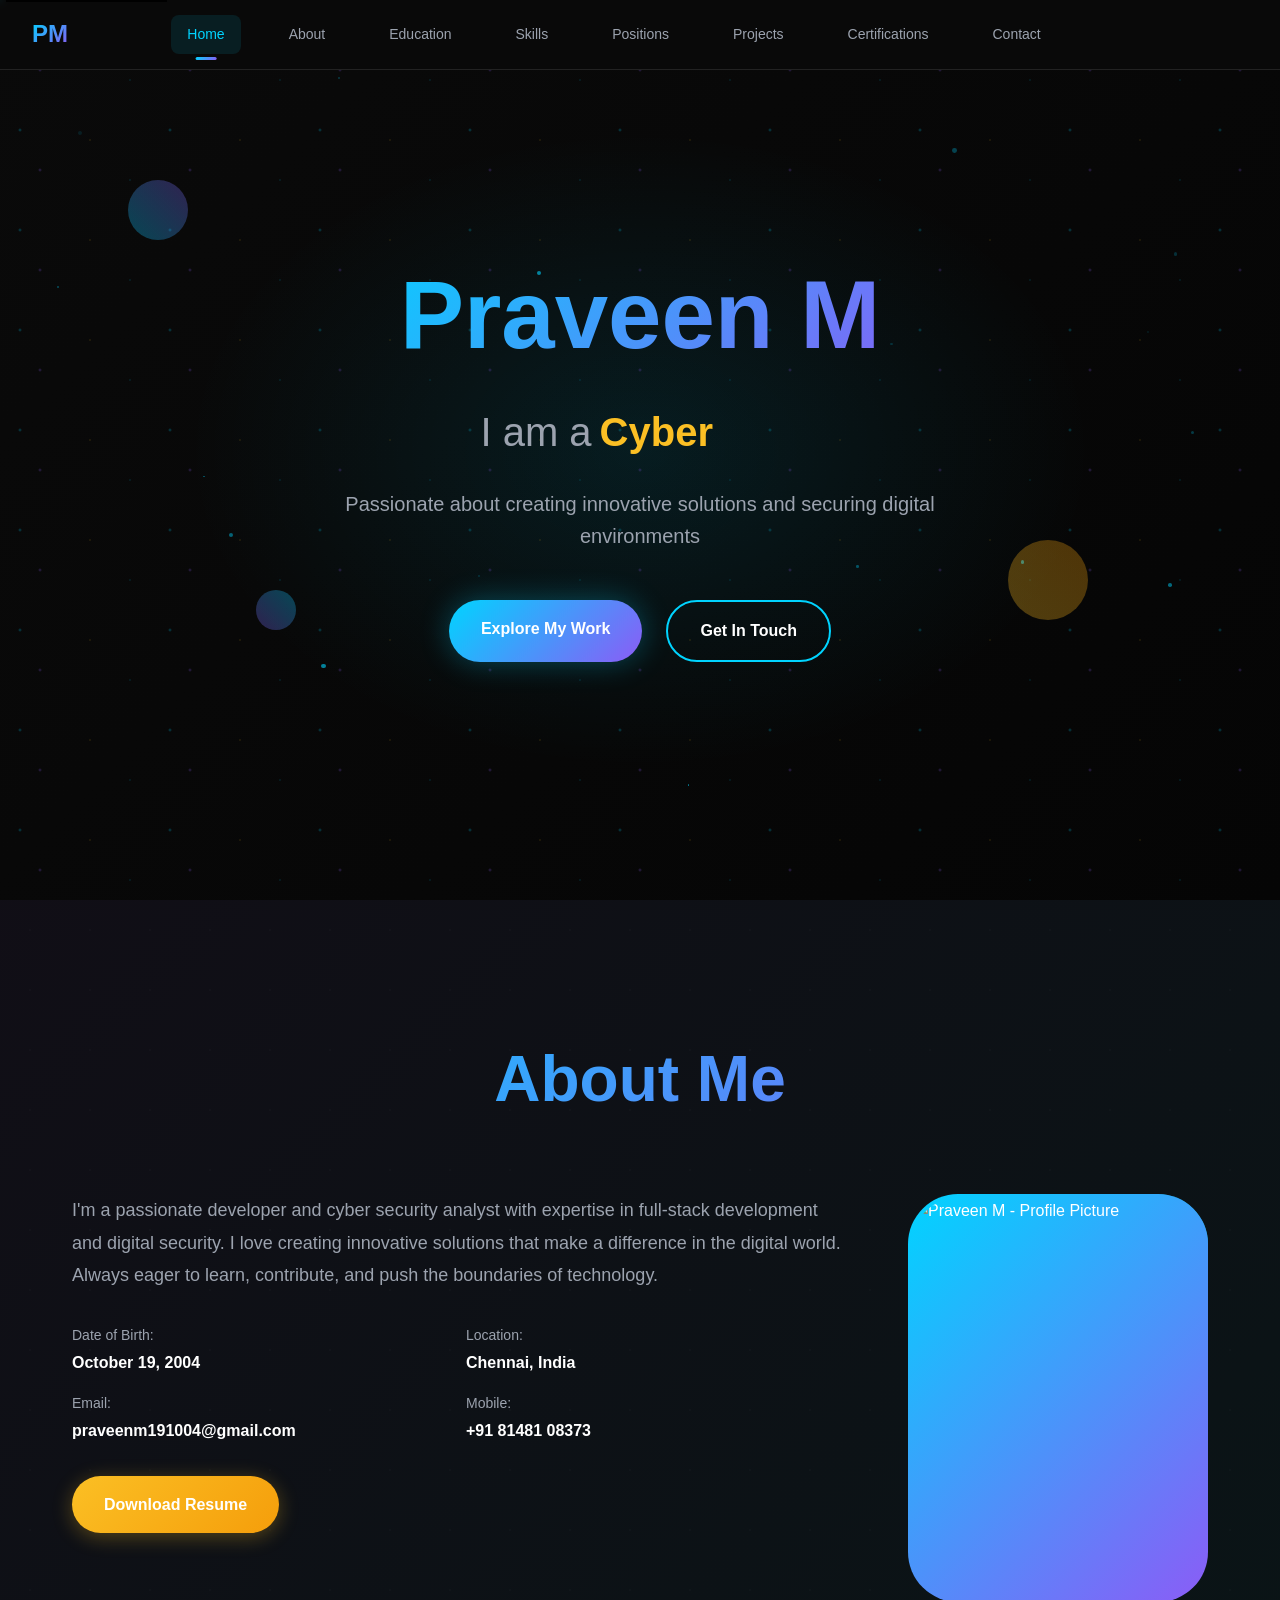
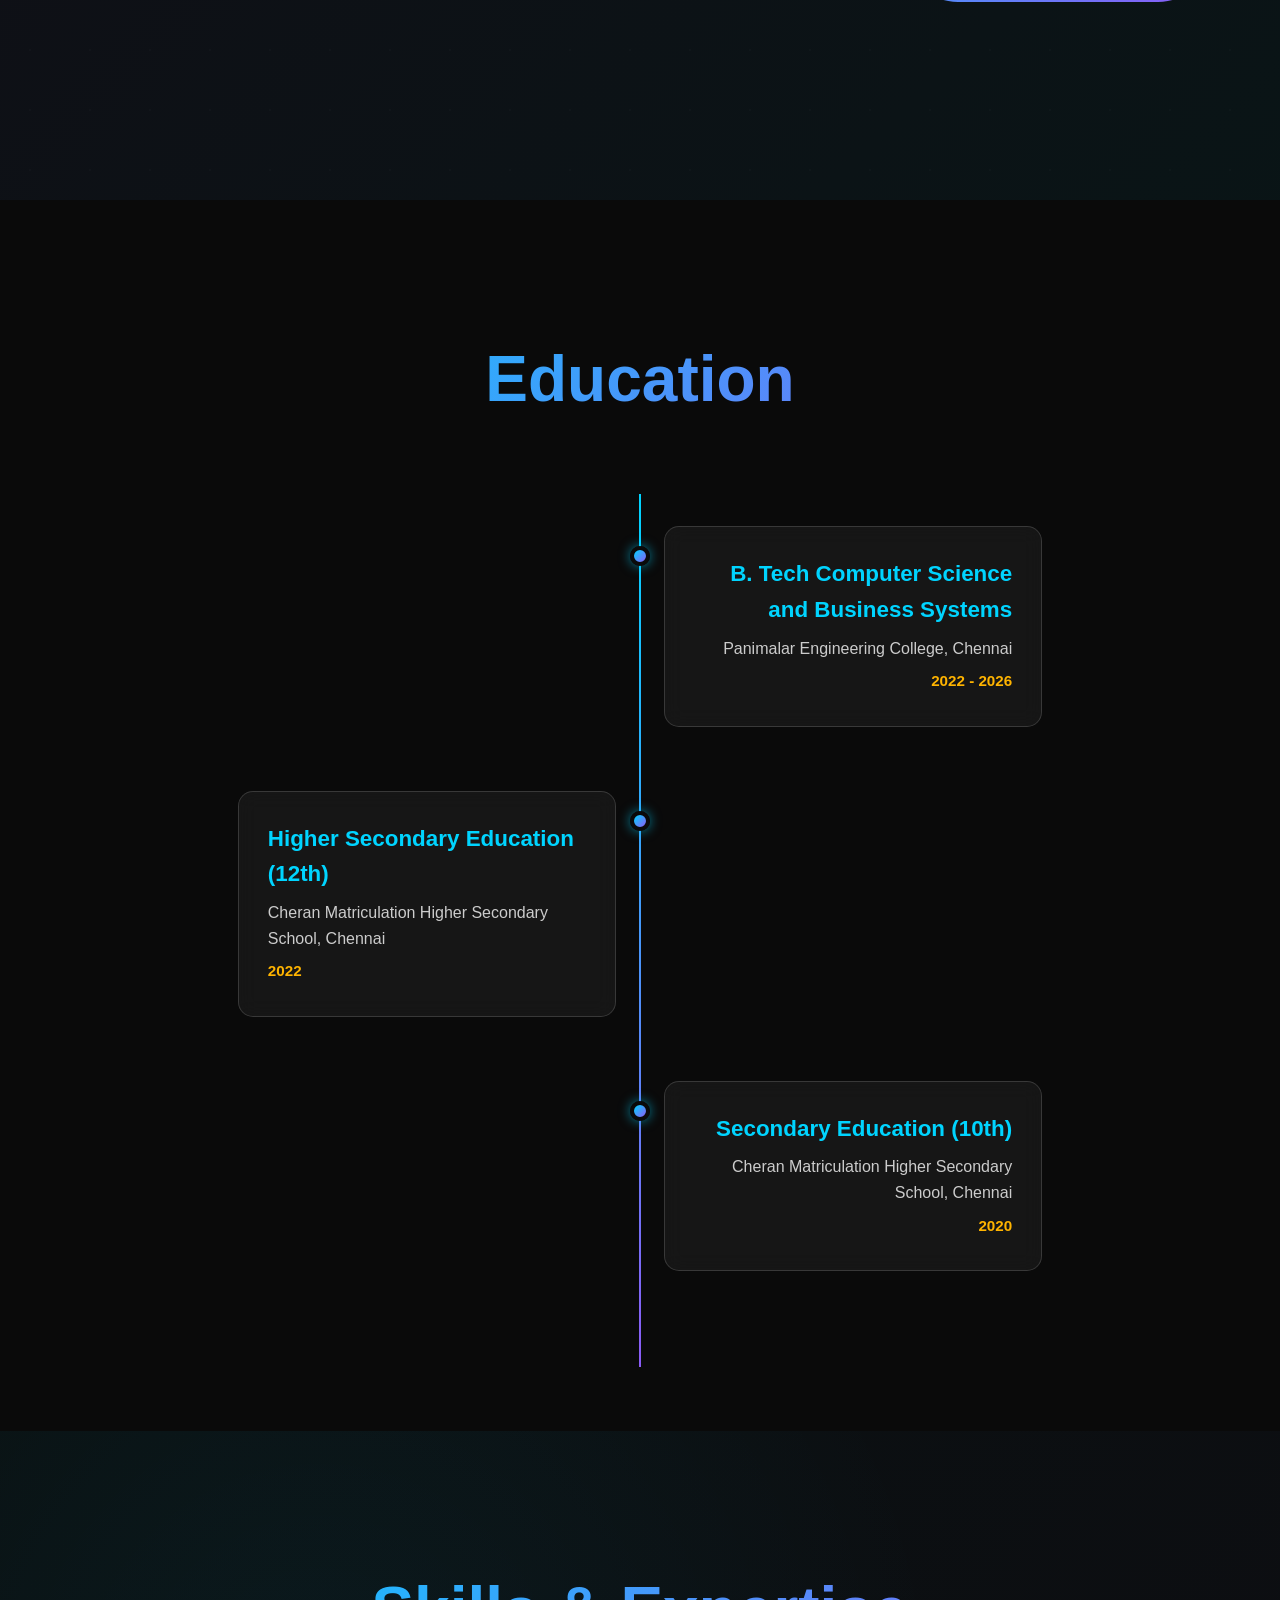
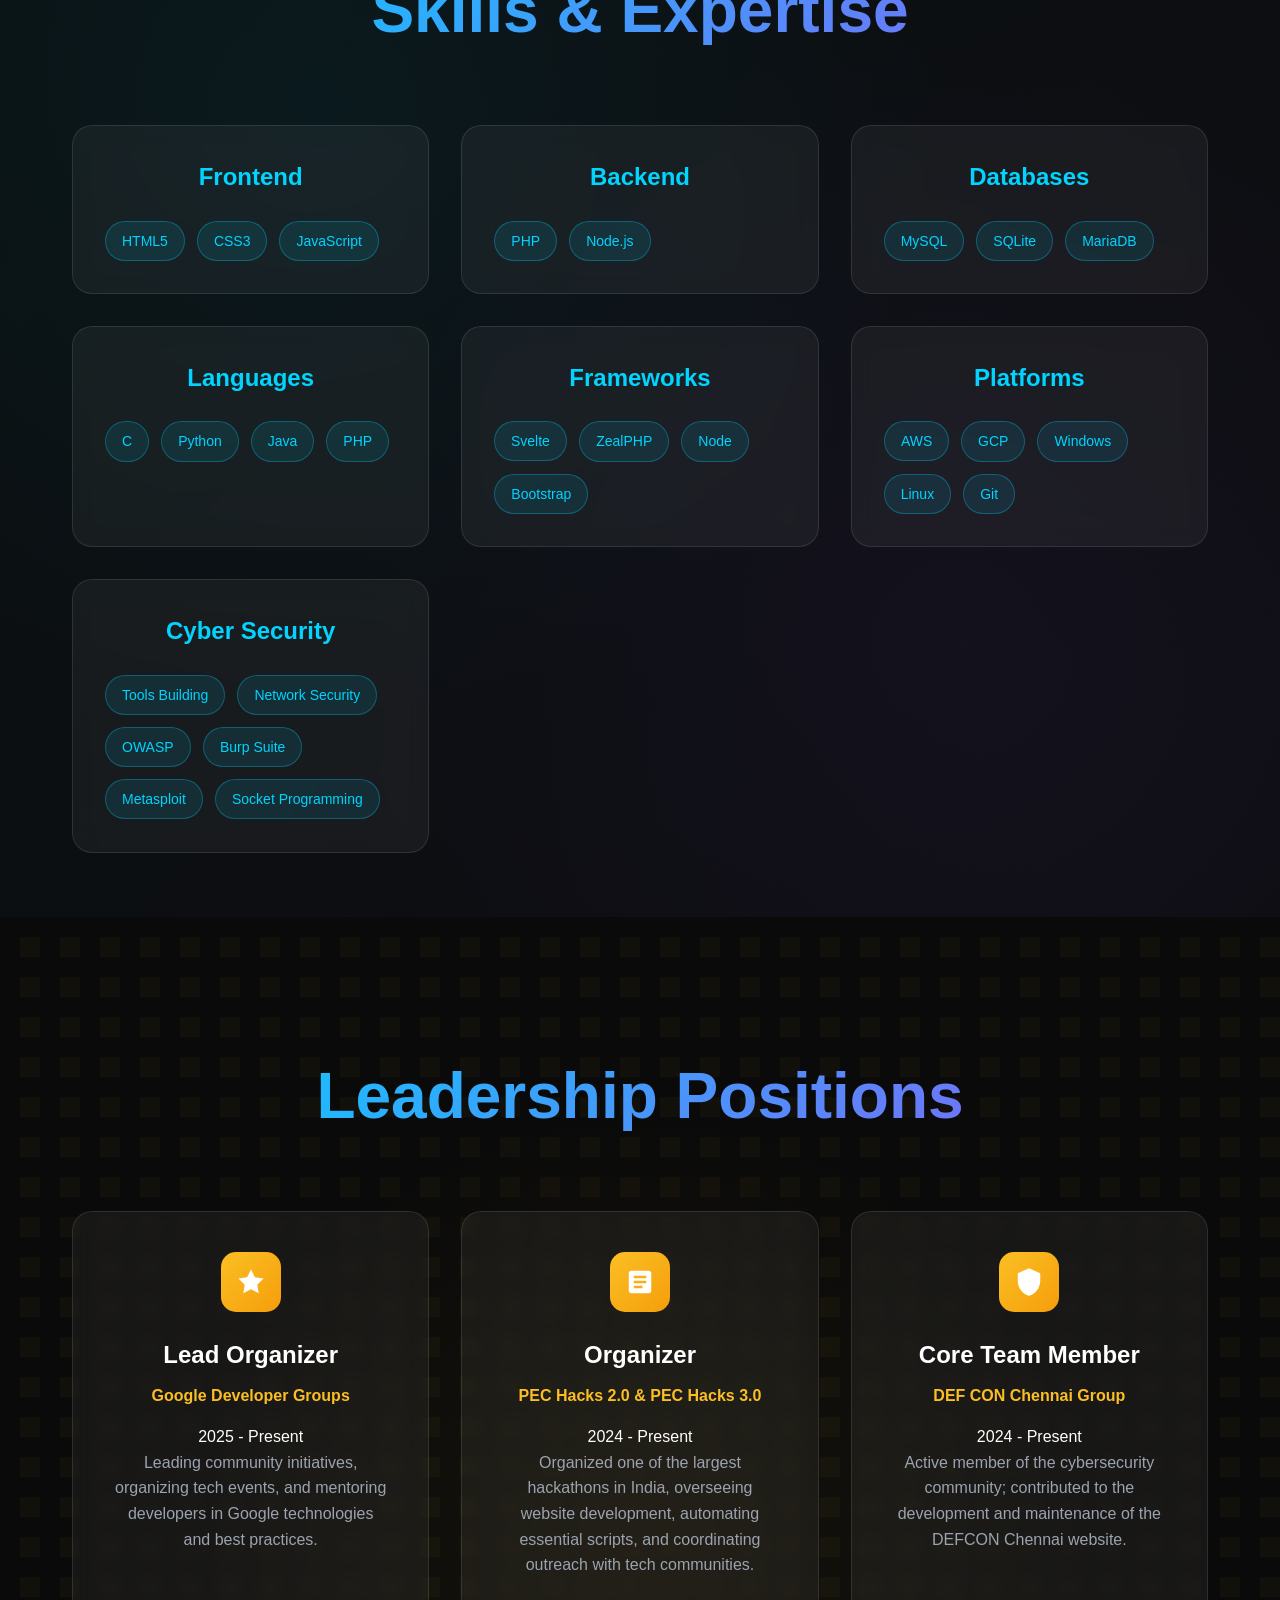
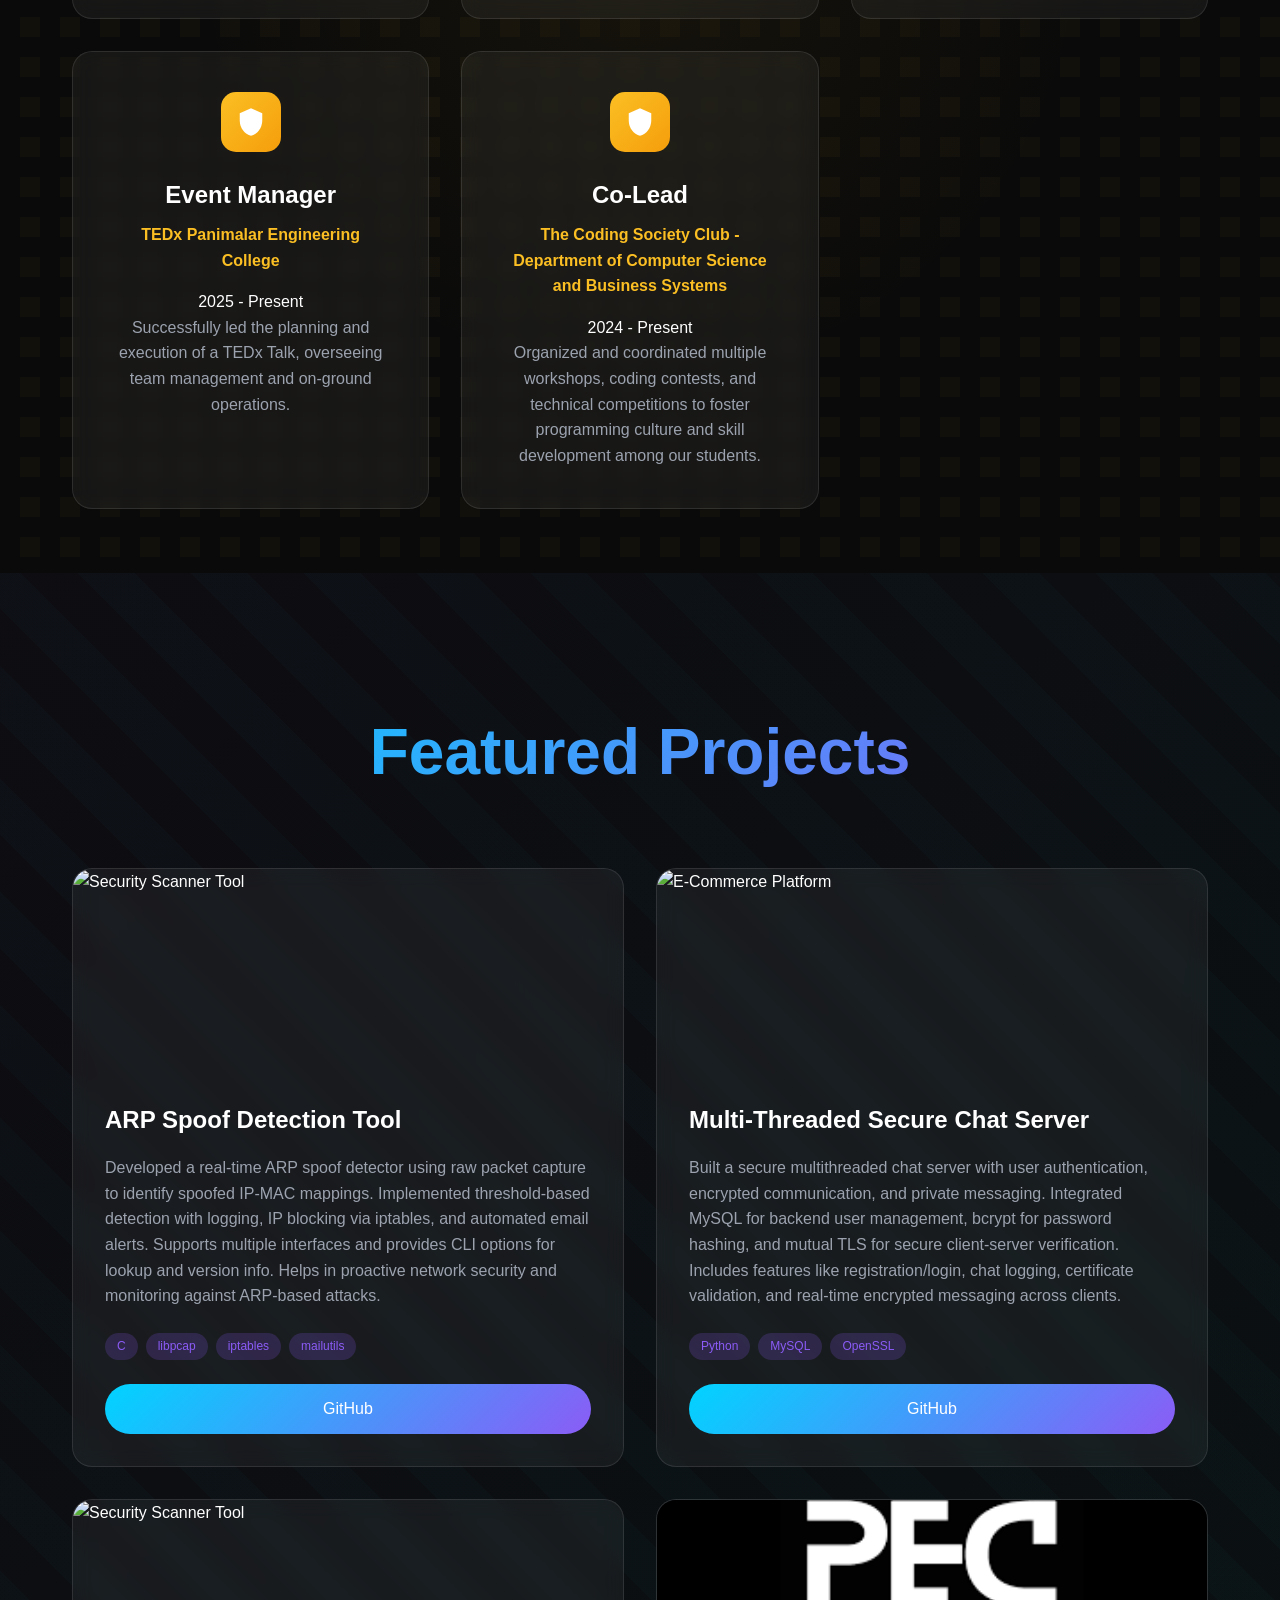
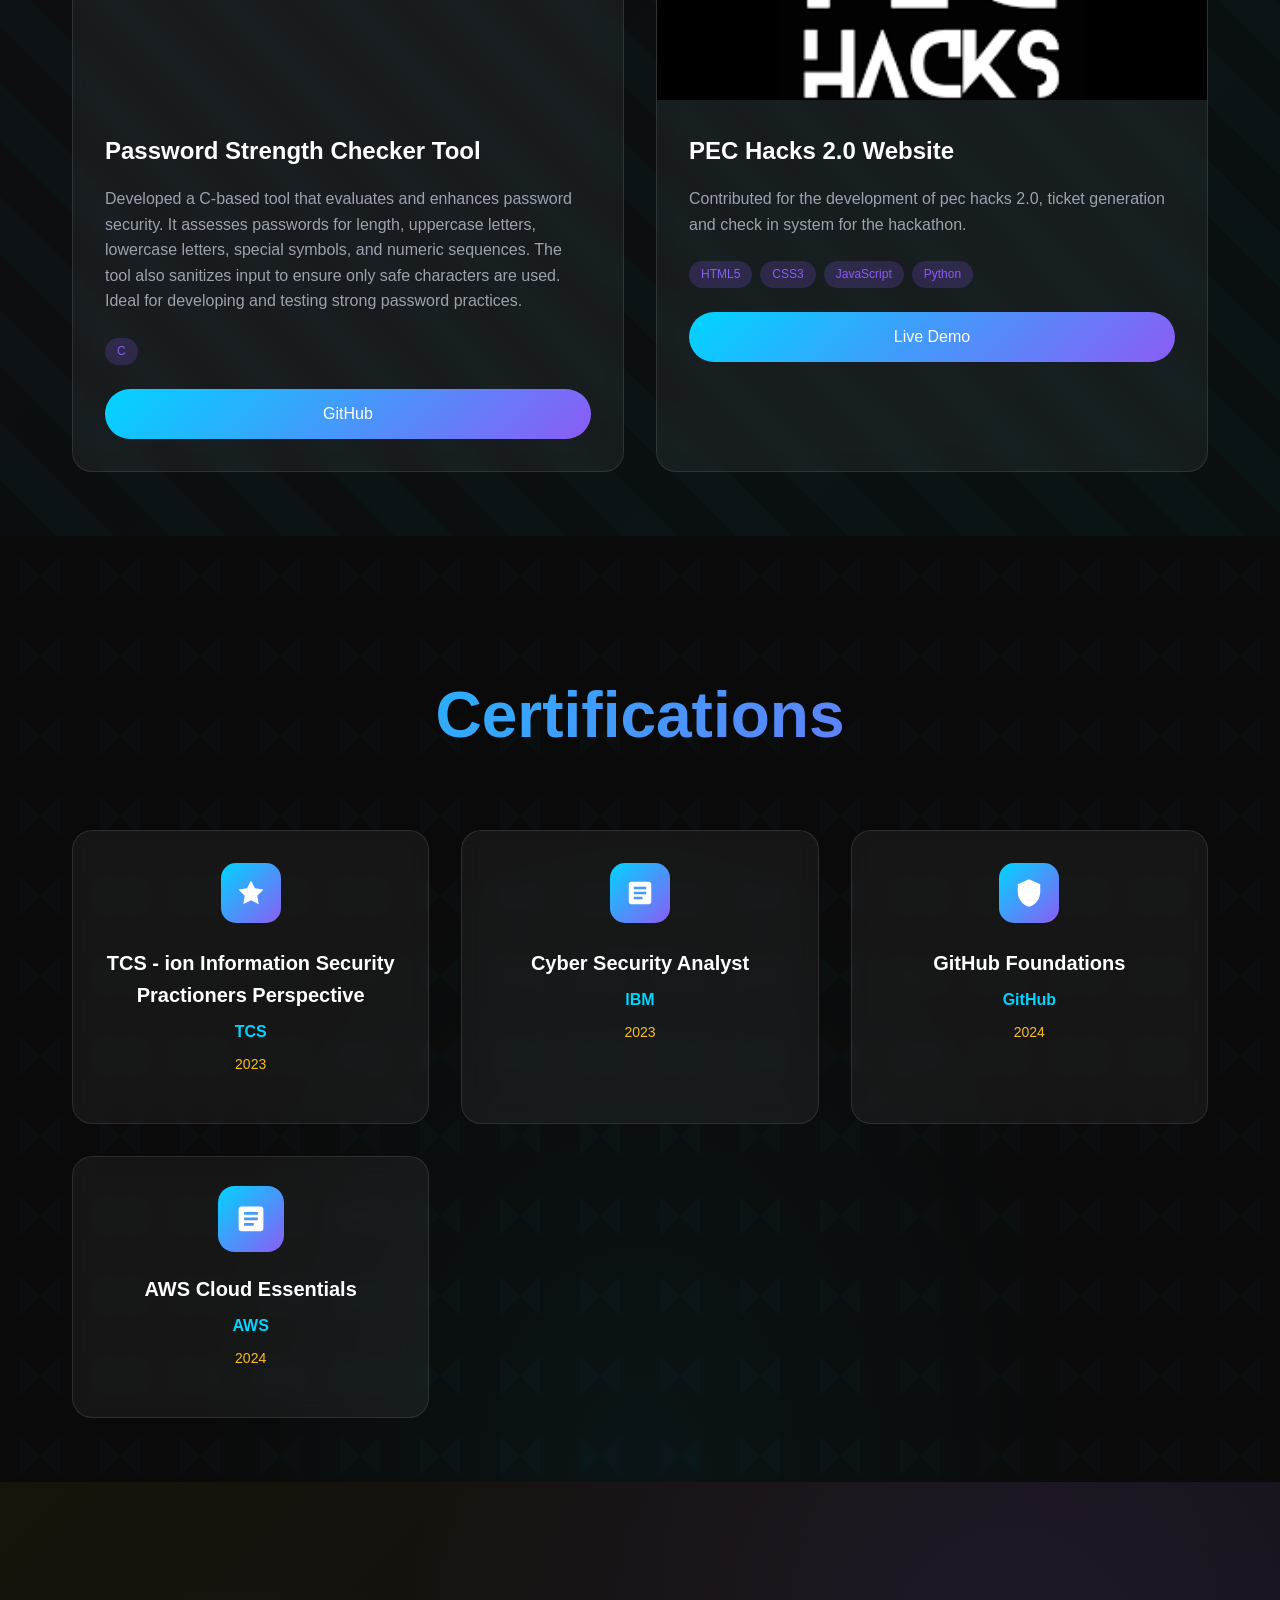
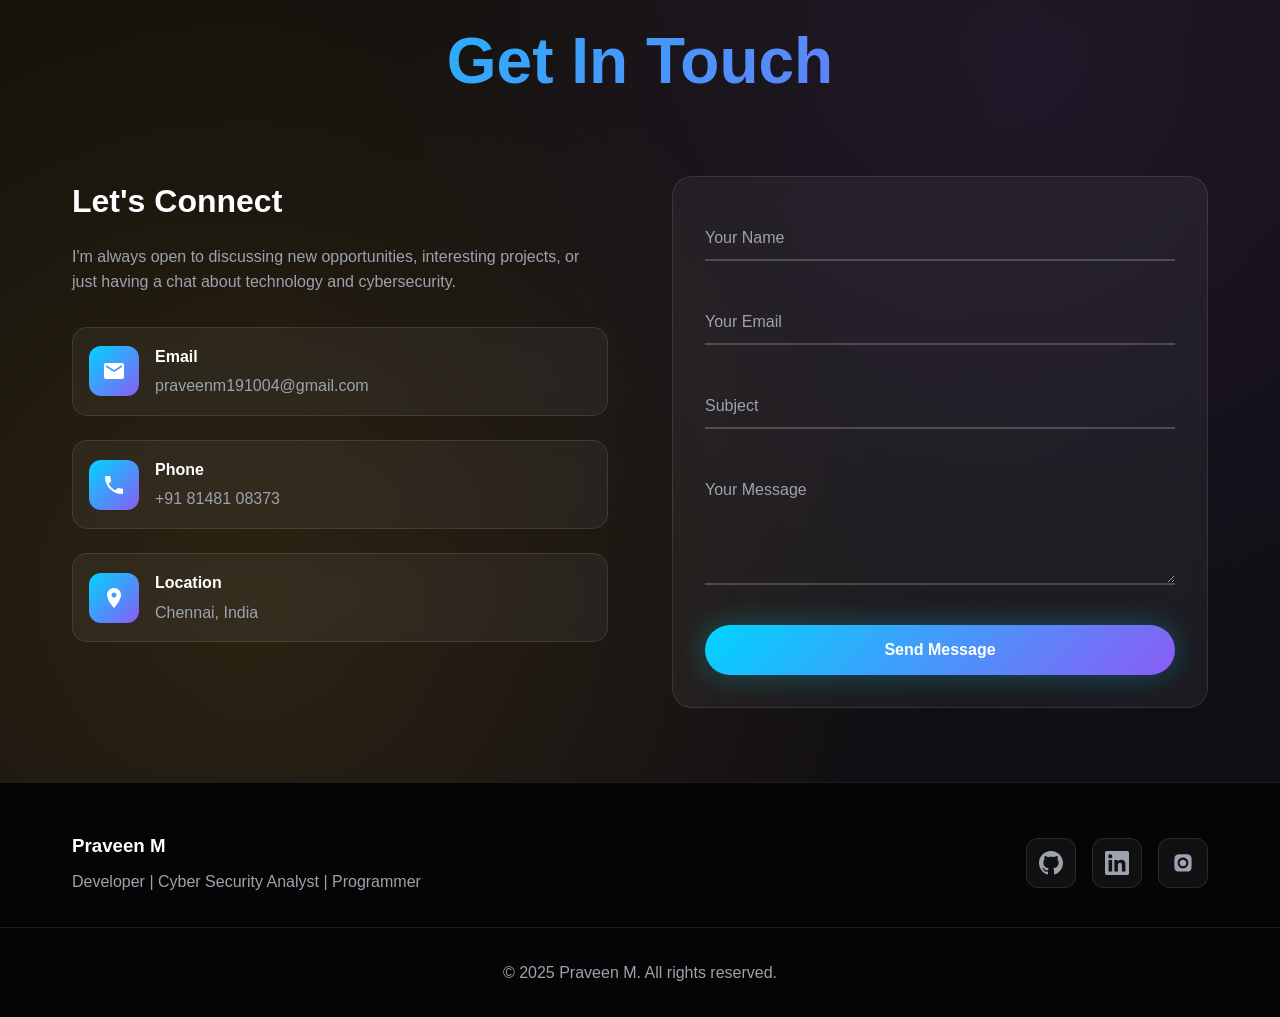
==== commit 861c9ce3: "resume updated" ====
--- a/index.html
+++ b/index.html
@@ -131,7 +131,7 @@
                                     <span class="value">+91 81481 08373</span>
                                 </div>
                             </div>
-                            <a href="assets/Praveen_M.pdf" class="resume-btn" target="_blank">Download Resume</a>
+                            <a href="assets/PraveenM_resume.pdf" class="resume-btn" target="_blank">Download Resume</a>
                         </div>
                     </div>
                     <div class="about-image">
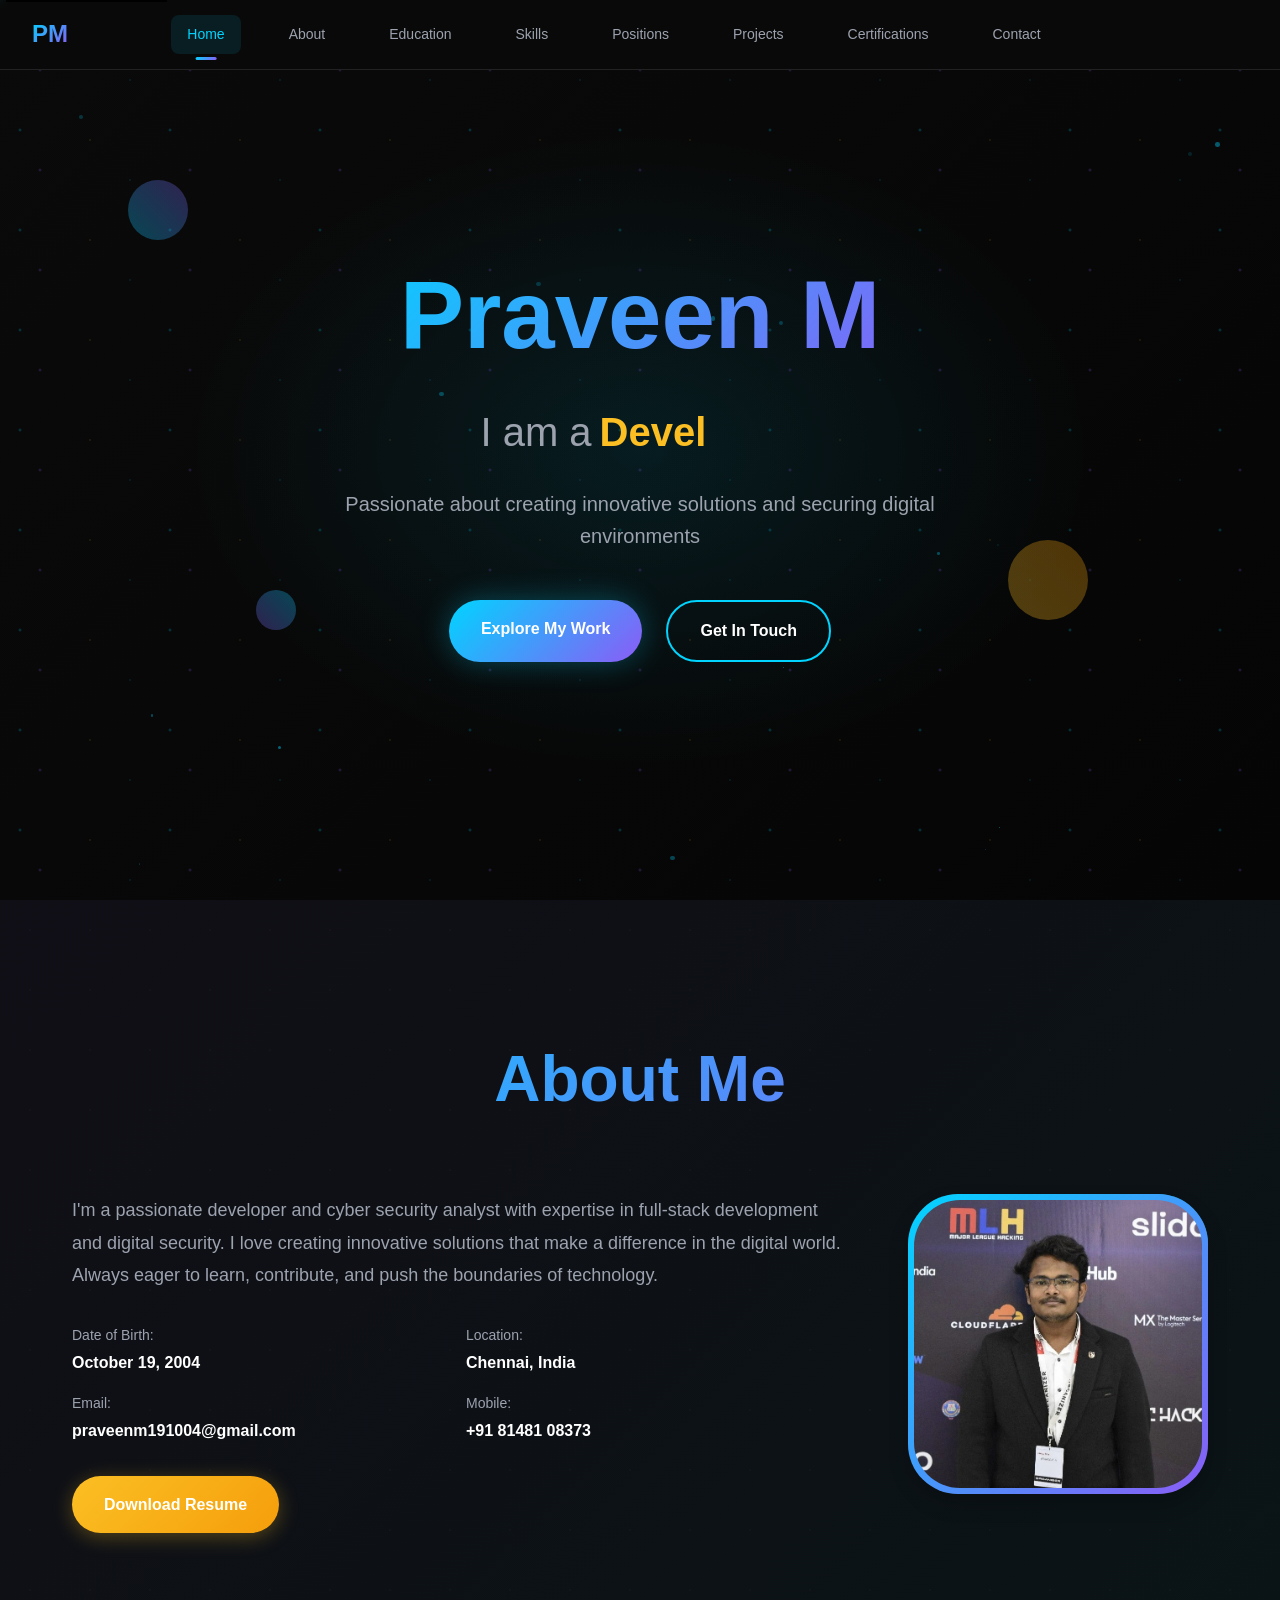
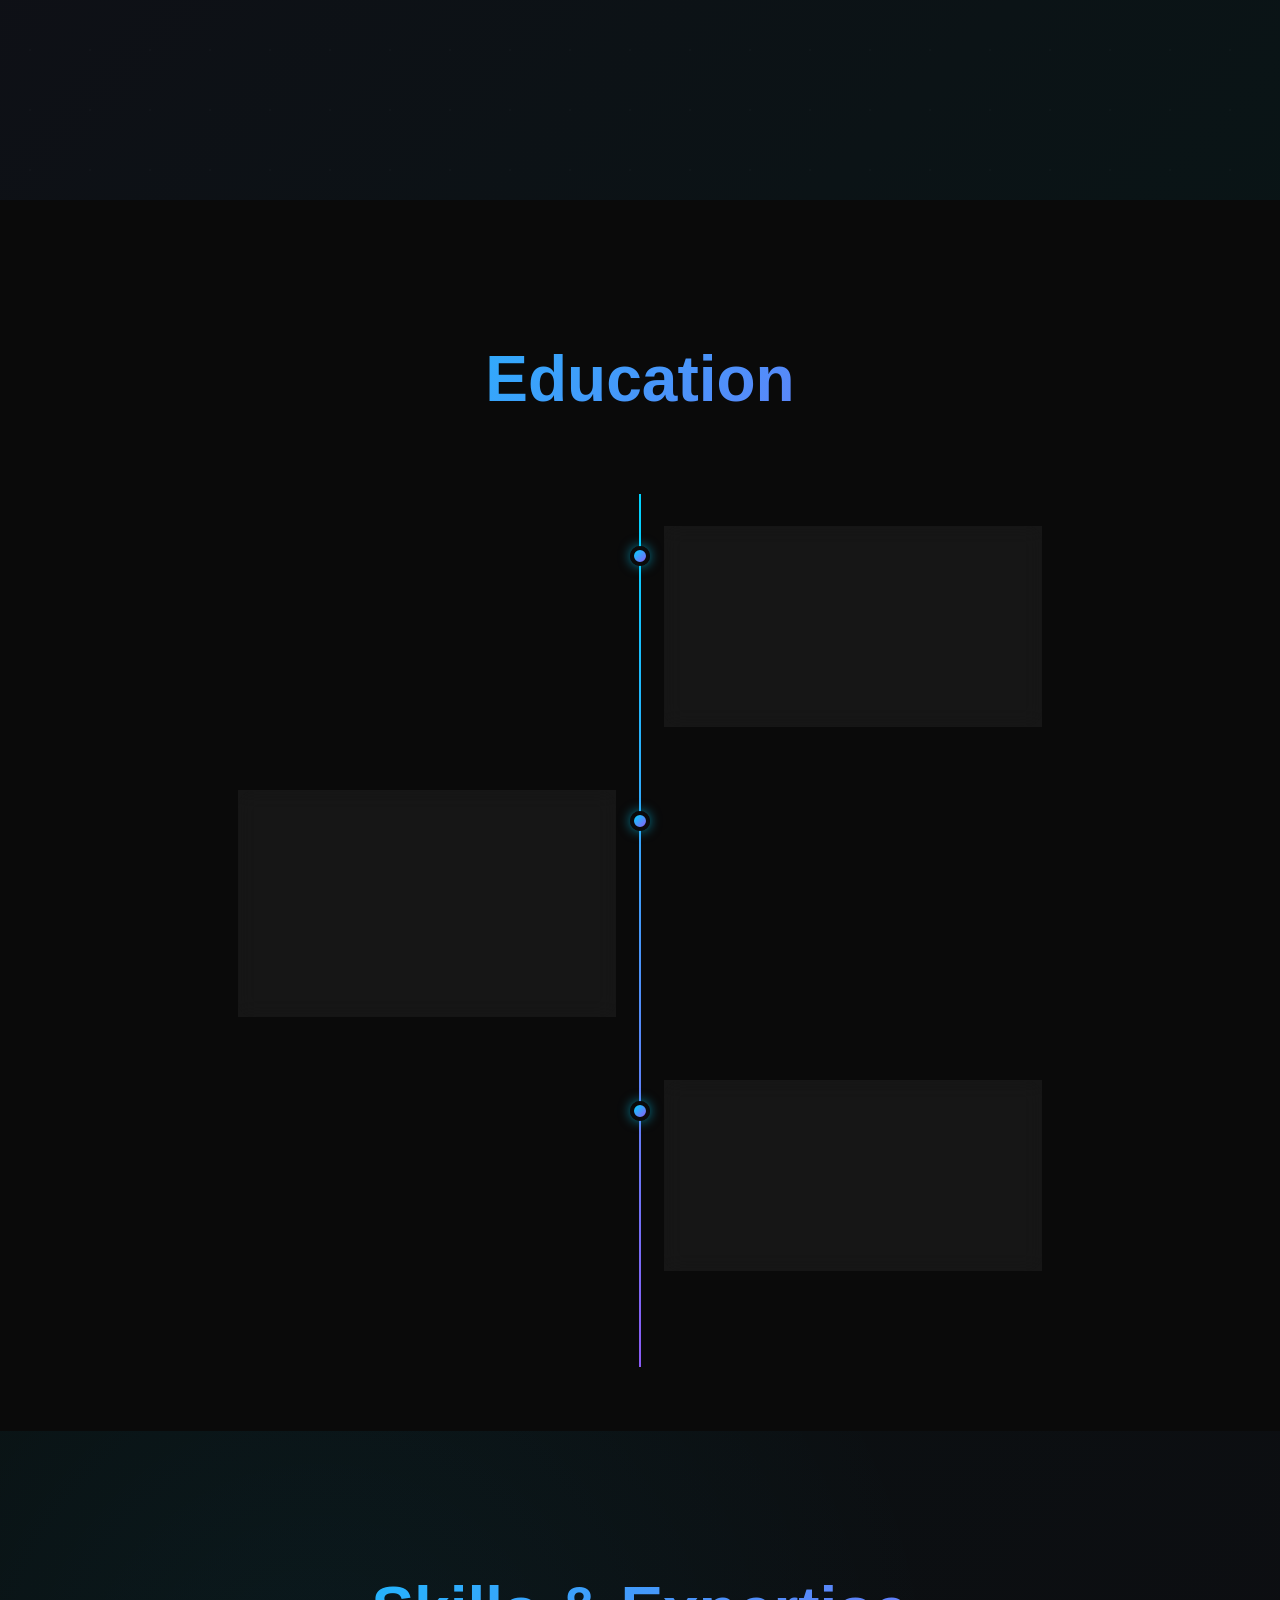
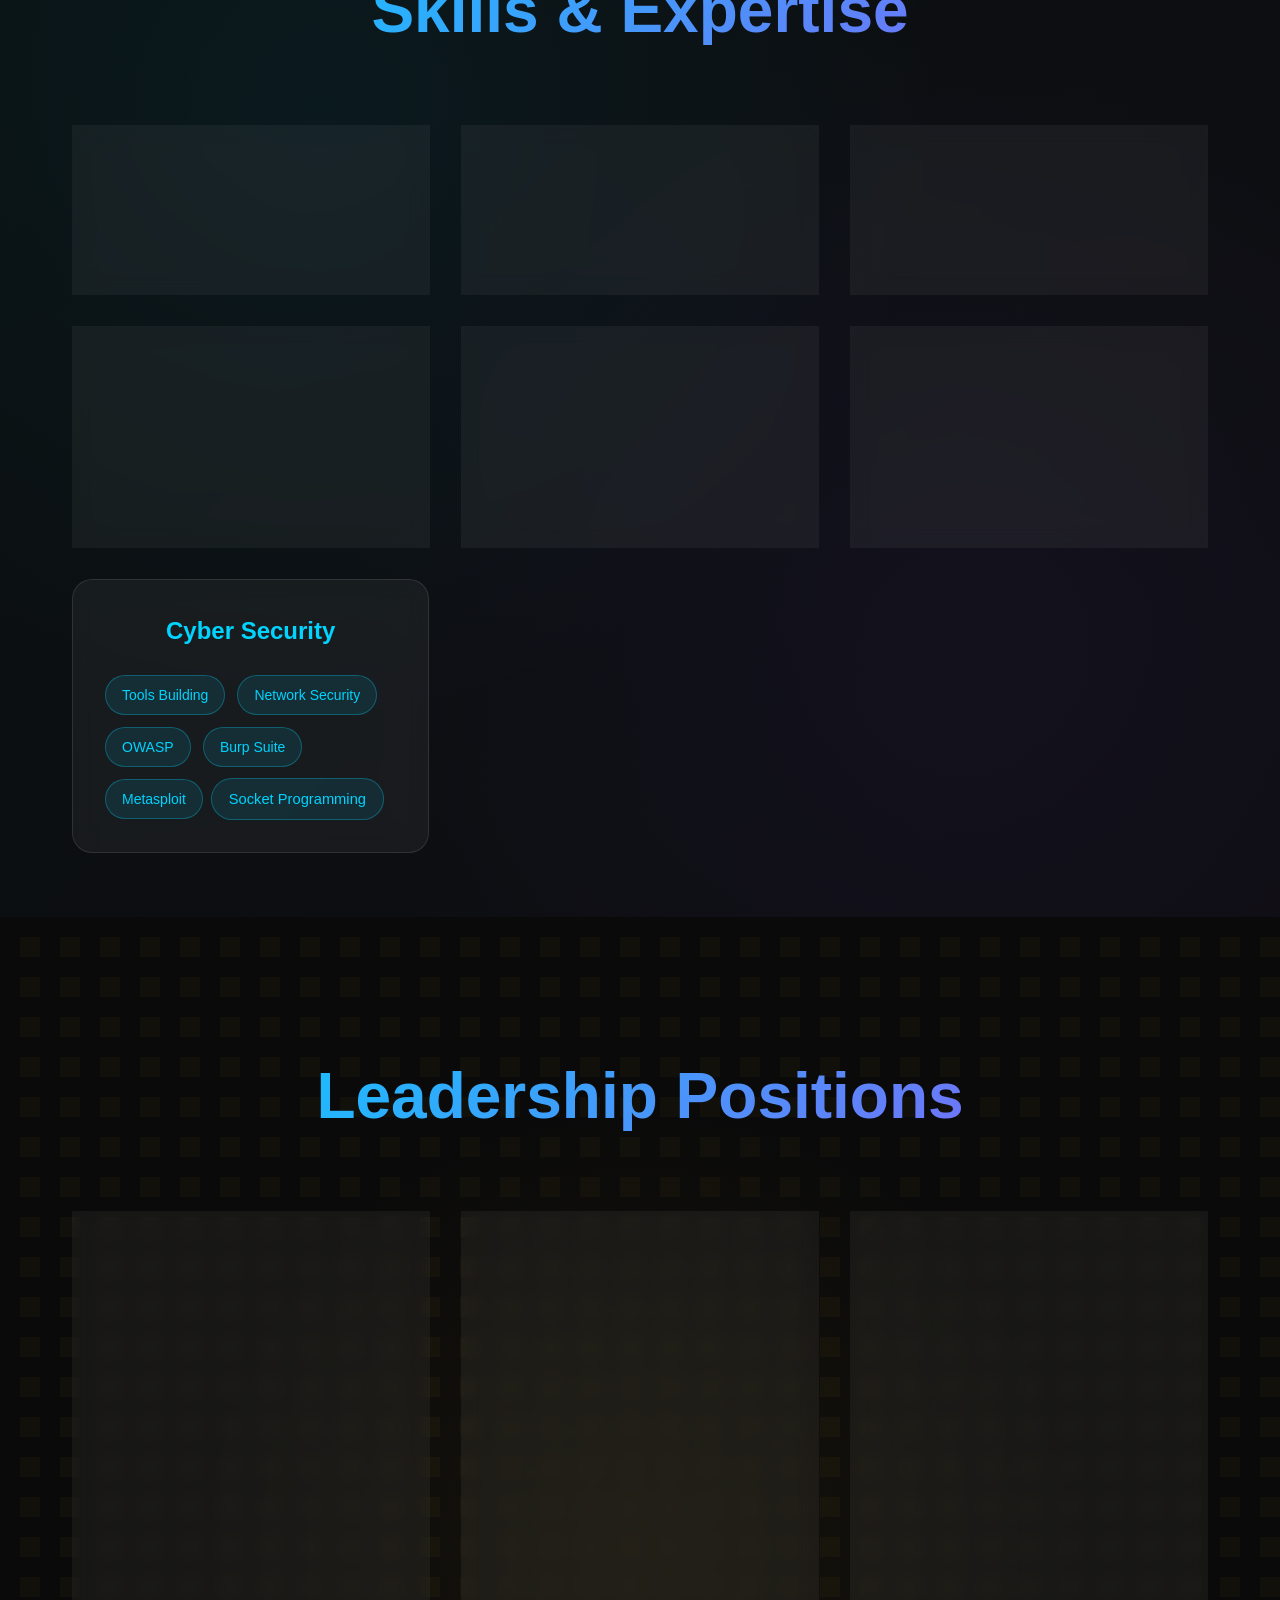
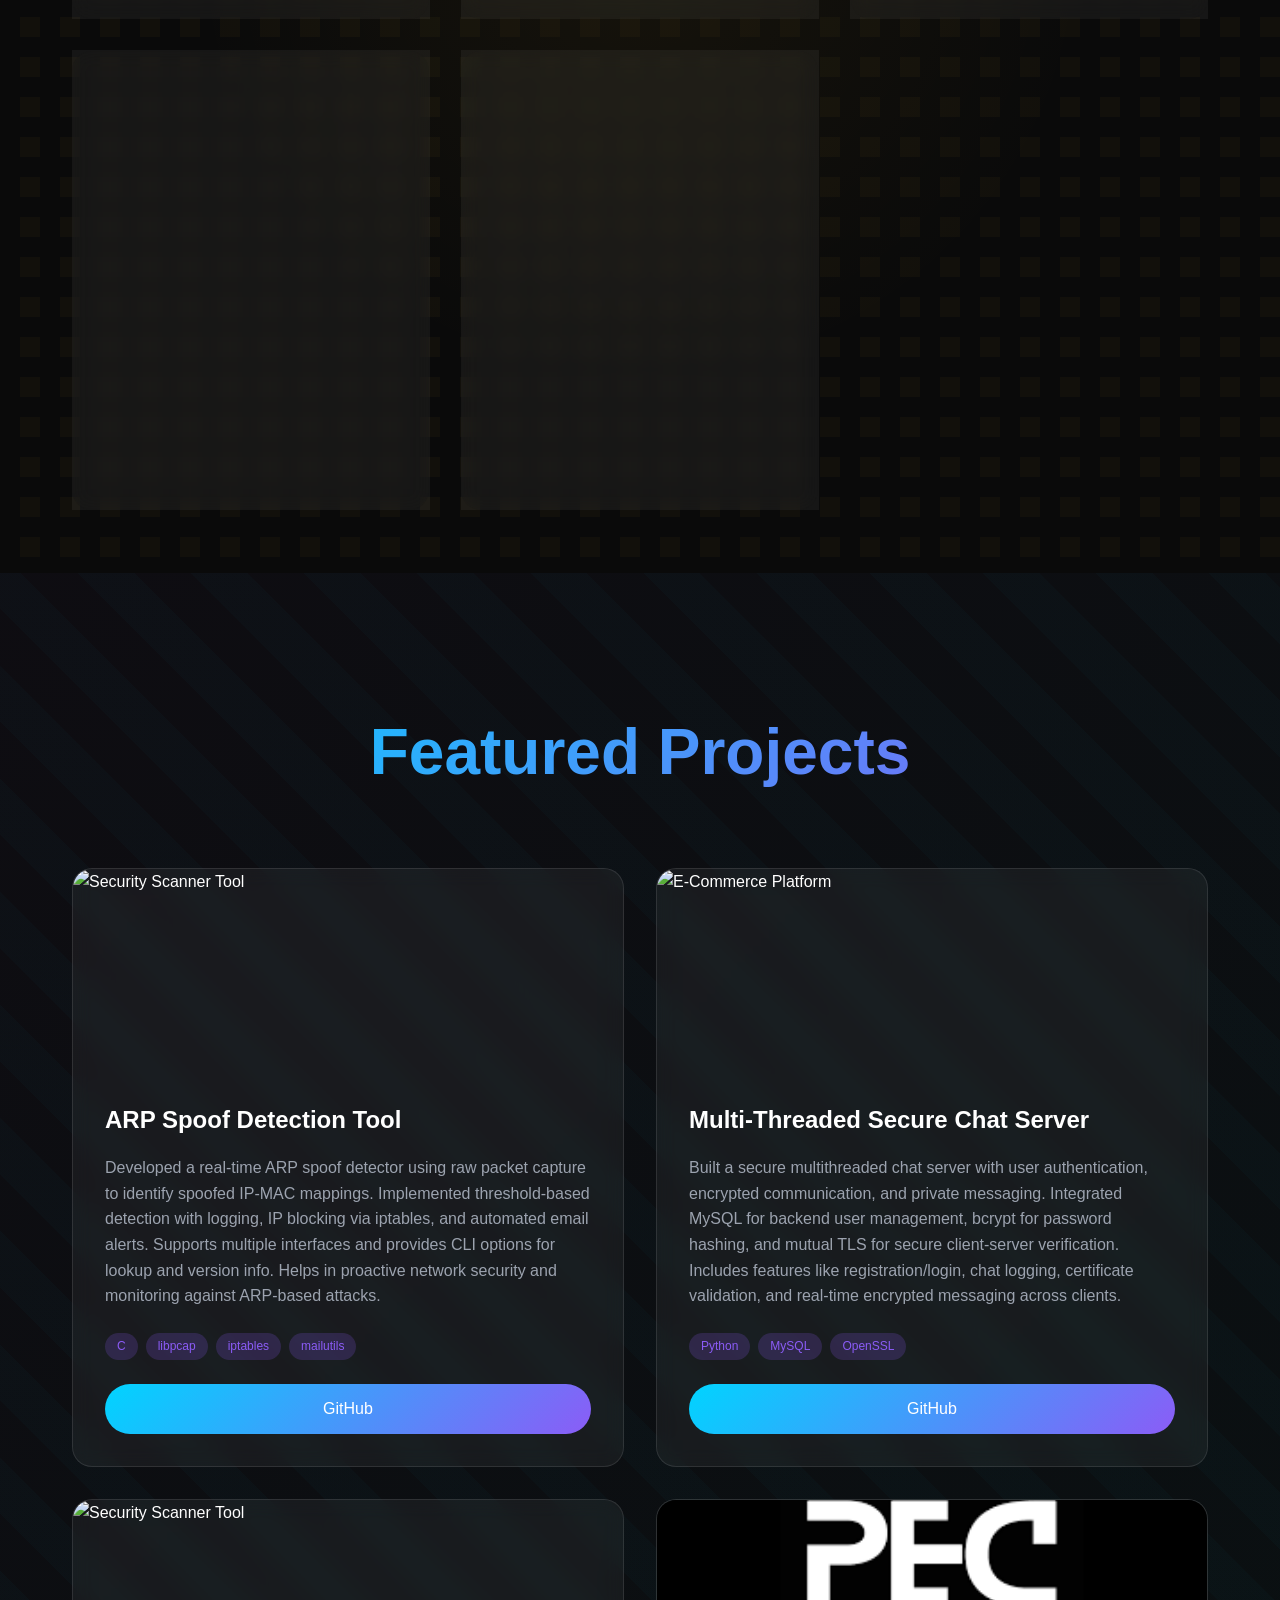
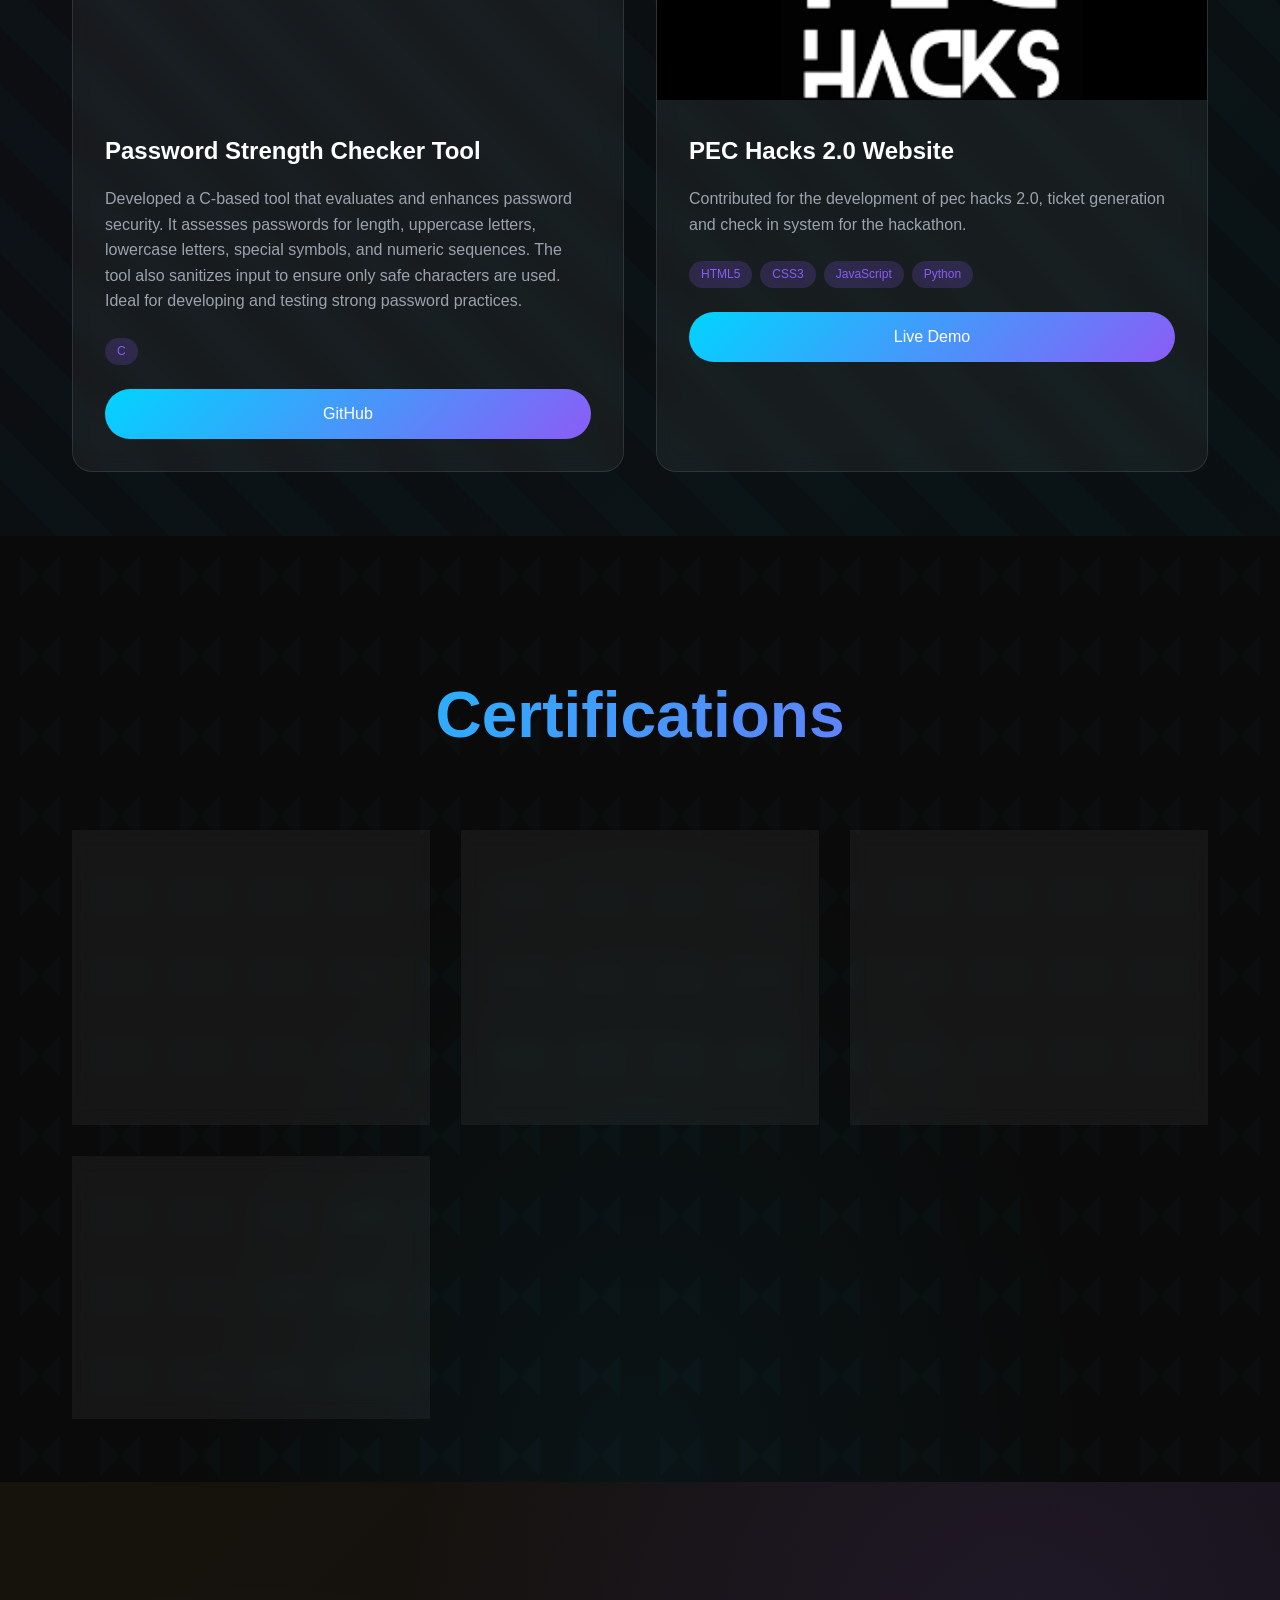
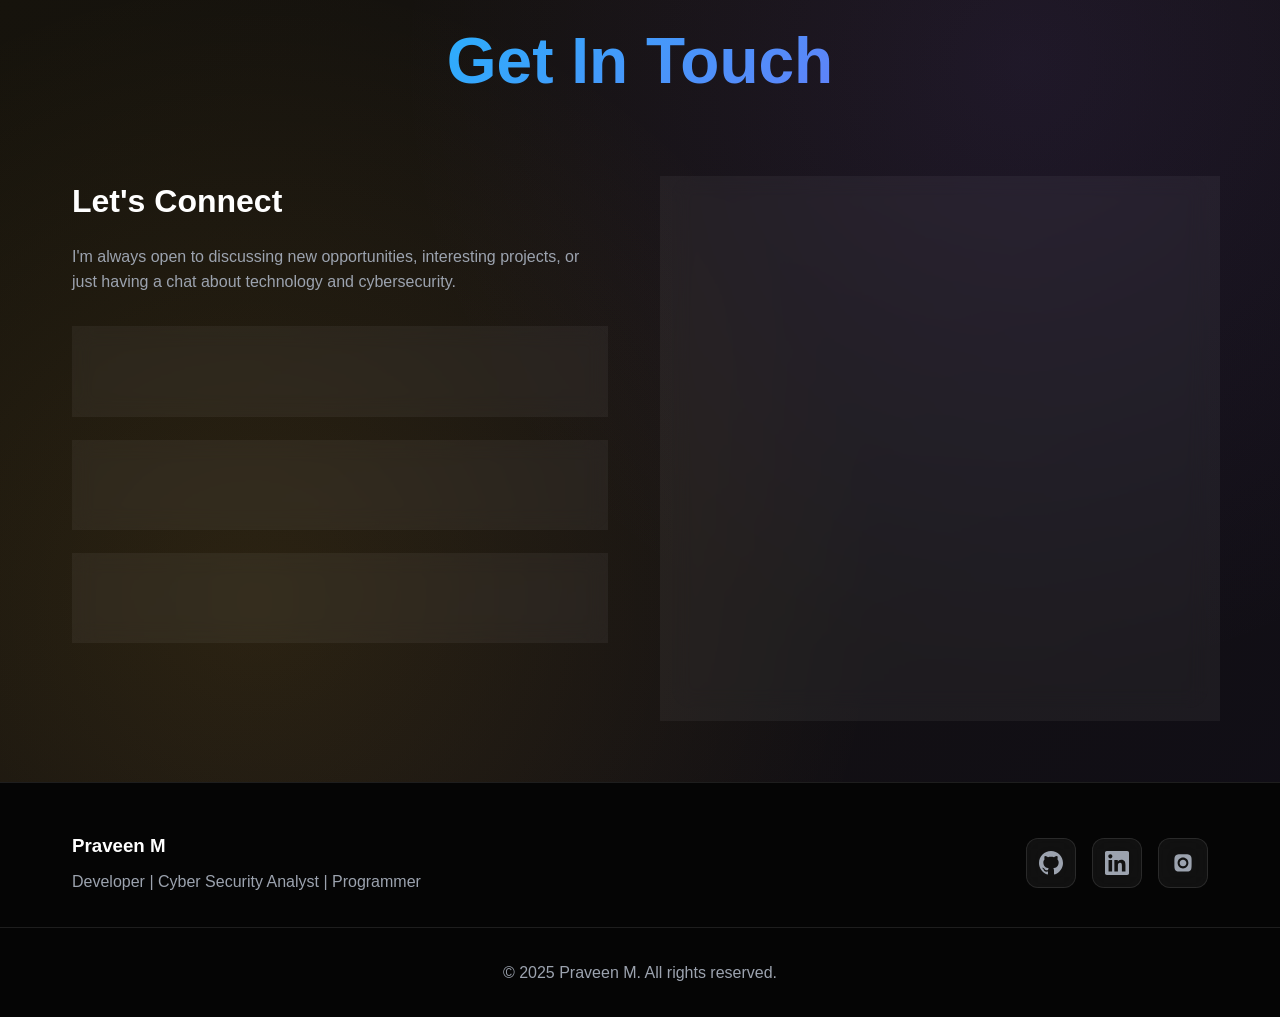
==== commit 71a391e2: "image design updated" ====
--- a/index.html
+++ b/index.html
@@ -136,7 +136,7 @@
                     </div>
                     <div class="about-image">
                         <div class="image-frame">
-                            <img src="assets/Praveen.webp" alt="Praveen M - Profile Picture" loading="lazy">
+                            <img src="assets/Praveen.jpg" alt="Praveen M - Profile Picture" loading="lazy">
                         </div>
                     </div>
                 </div>
--- a/style.css
+++ b/style.css
@@ -212,34 +212,7 @@
     background-clip: text;
 }
 
-/* @media (max-width: 768px) {
-    .vertical-nav {
-        flex-direction: row;
-        height: auto;
-        width: 100%;
-        padding: 1rem;
-        position: relative;
-        border-right: none;
-        border-bottom: 1px solid rgba(255, 255, 255, 0.1);
-    }
-
-    .nav-menu {
-        flex-direction: row;
-        gap: 0.5rem;
-        margin-bottom: 0;
-    }
-
-    .nav-link {
-        writing-mode: horizontal-tb;
-        text-orientation: initial;
-        transform: none !important;
-    }
-
-    .nav-social {
-        flex-direction: row;
-        margin-left: auto;
-    }
-} */
+
 
 /* Home Section */
 .home-section {
@@ -545,18 +518,24 @@
     border-radius: 50px;
     overflow: hidden;
     background: var(--gradient-primary);
-    padding: 4px;
+    padding: 6px;
+    /* slightly larger padding for glow */
     width: 100%;
-    max-width: 400px;
+    max-width: 300px;
+    aspect-ratio: 1 / 1;
+    /* keeps it perfectly square */
     margin: 0 auto;
+    box-shadow: 0 10px 20px rgba(0, 0, 0, 0.2);
+    transition: transform 0.5s ease, box-shadow 0.5s ease;
 }
 
 .image-frame img {
     width: 100%;
-    height: 400px;
+    height: 100%;
     object-fit: cover;
     border-radius: 46px;
     display: block;
+    transition: transform 0.5s ease;
 }
 
 .image-frame::before {
@@ -566,12 +545,27 @@
     left: -50%;
     width: 200%;
     height: 200%;
-    background: conic-gradient(transparent, var(--primary-color), transparent 30%);
+    background: conic-gradient(rgba(255, 255, 255, 0.1),
+            var(--primary-color),
+            rgba(255, 255, 255, 0.1) 30%);
     animation: rotate 10s linear infinite;
     z-index: -1;
     border-radius: 50%;
-}
-
+    filter: blur(10px);
+    opacity: 0.8;
+}
+
+/* Hover effects */
+.image-frame:hover {
+    transform: scale(1.05);
+    box-shadow: 0 20px 40px rgba(0, 0, 0, 0.3);
+}
+
+.image-frame:hover img {
+    transform: scale(1.03);
+}
+
+/* Rotation keyframes */
 @keyframes rotate {
     0% {
         transform: rotate(0deg);
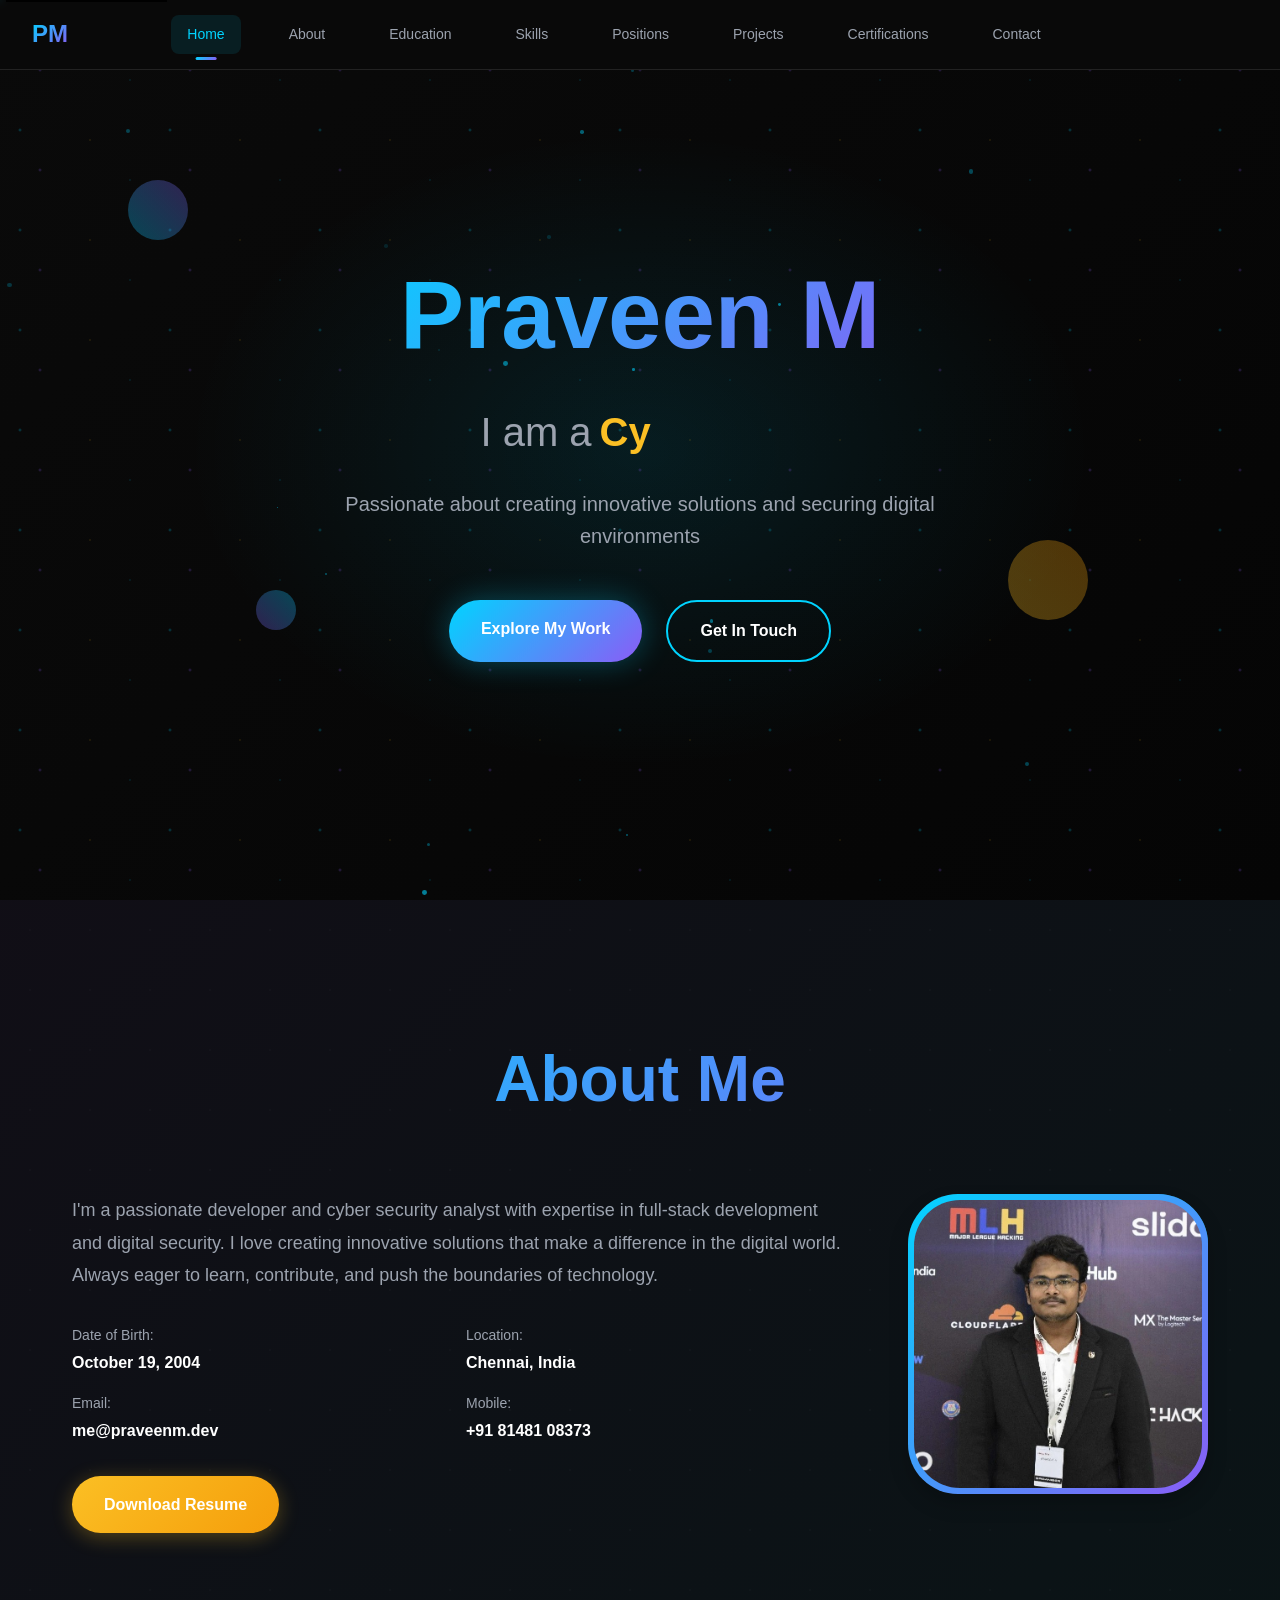
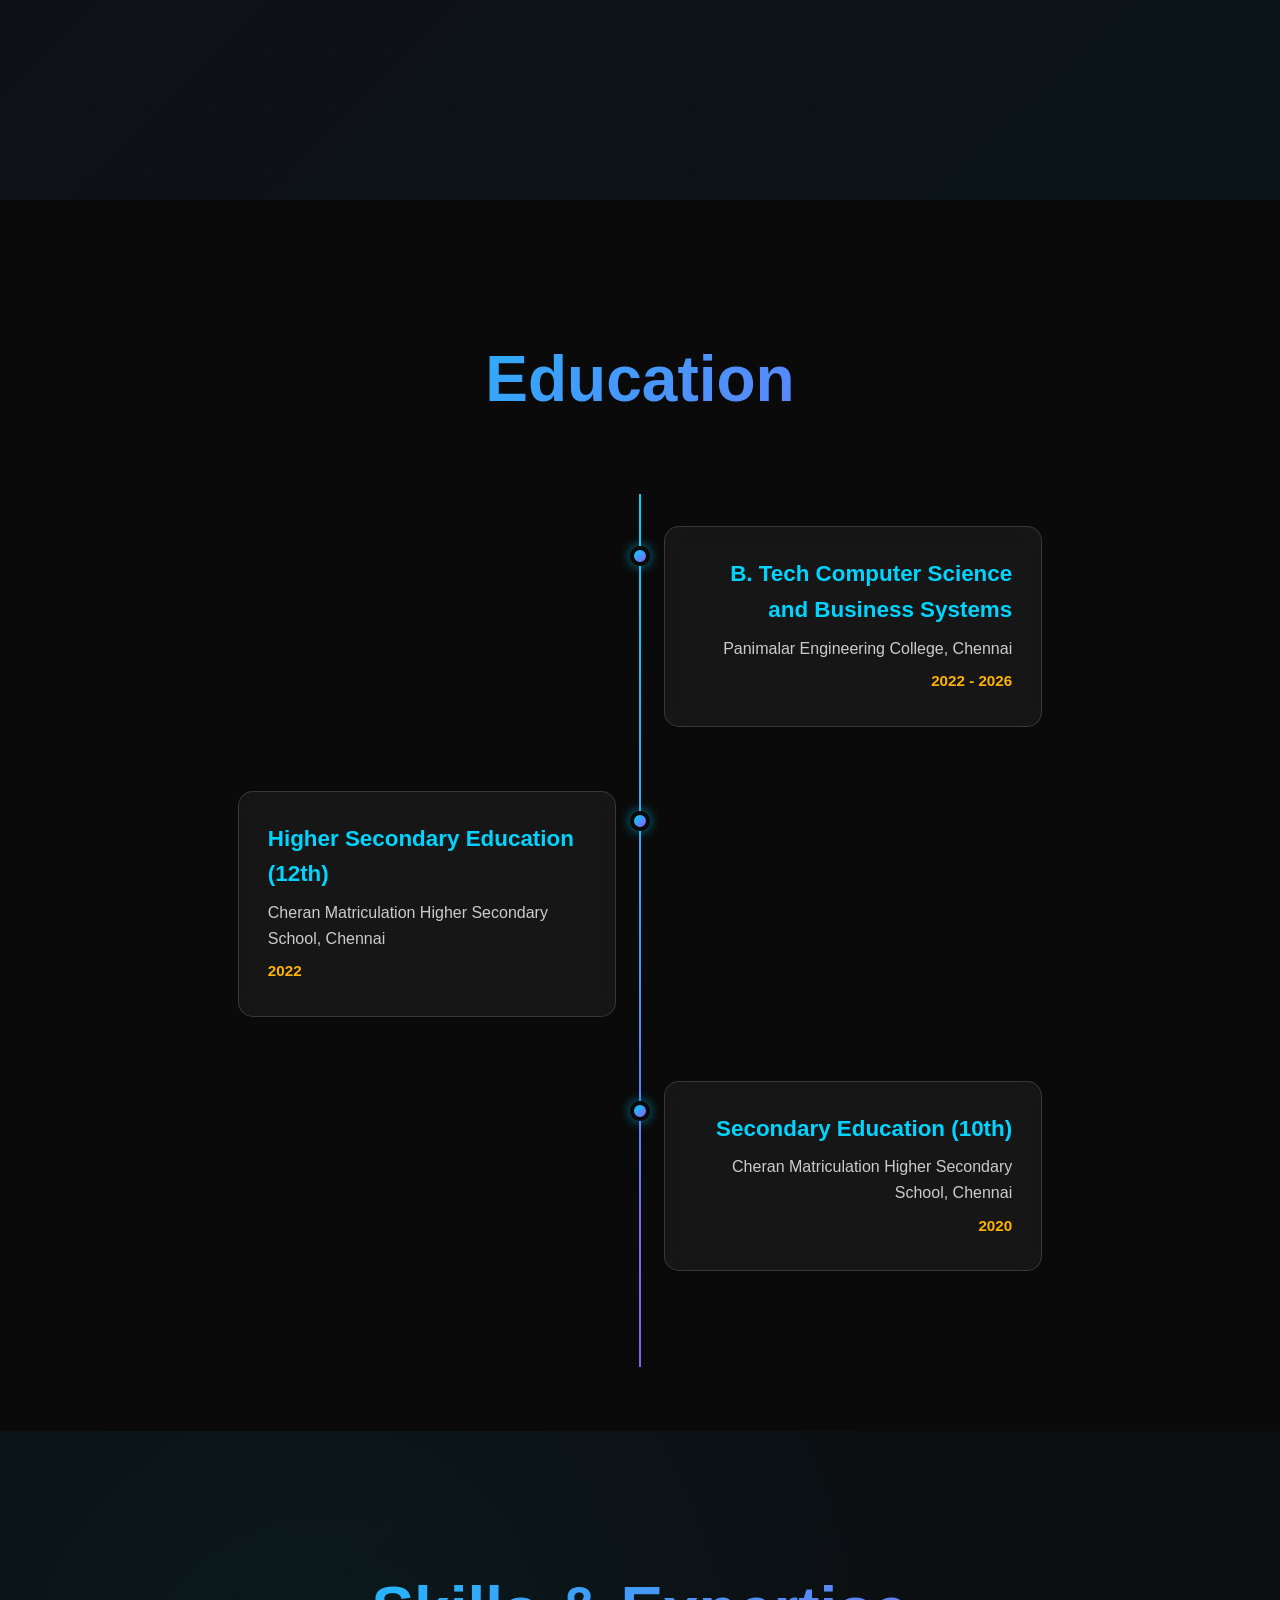
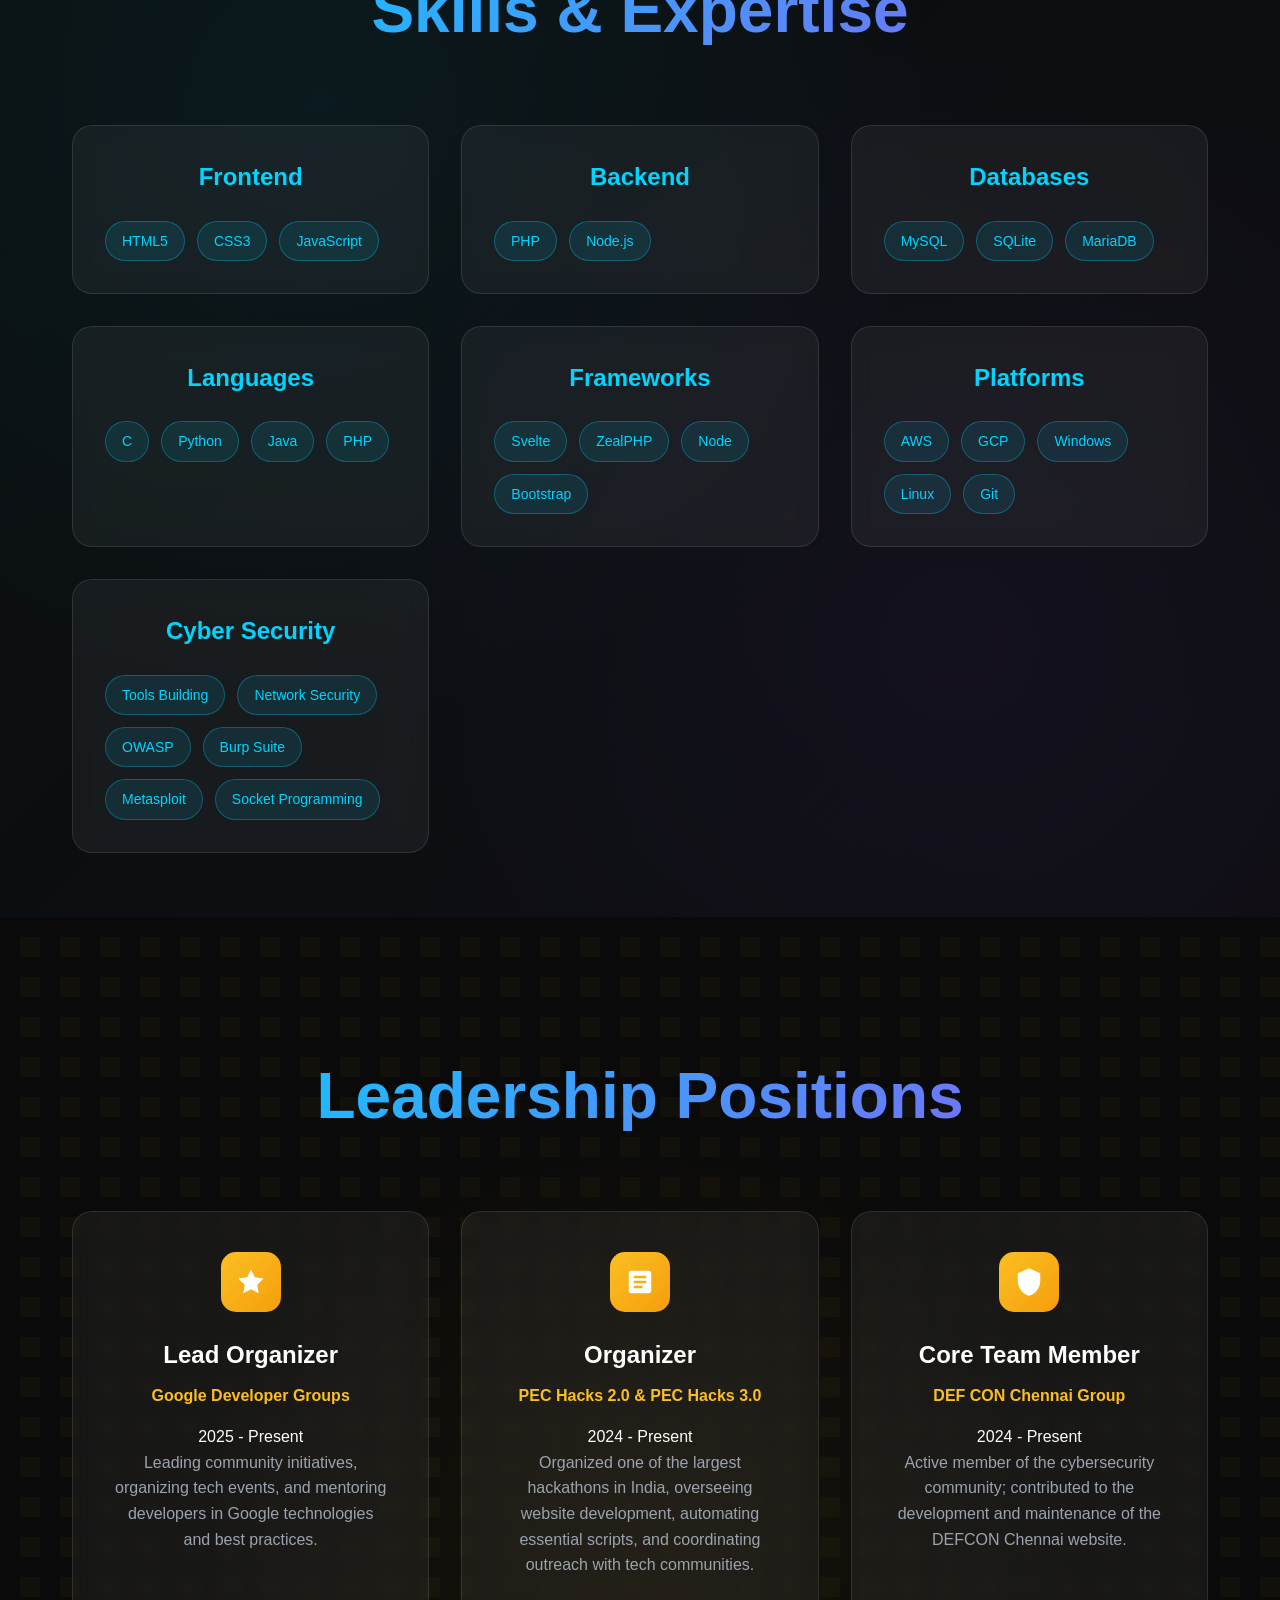
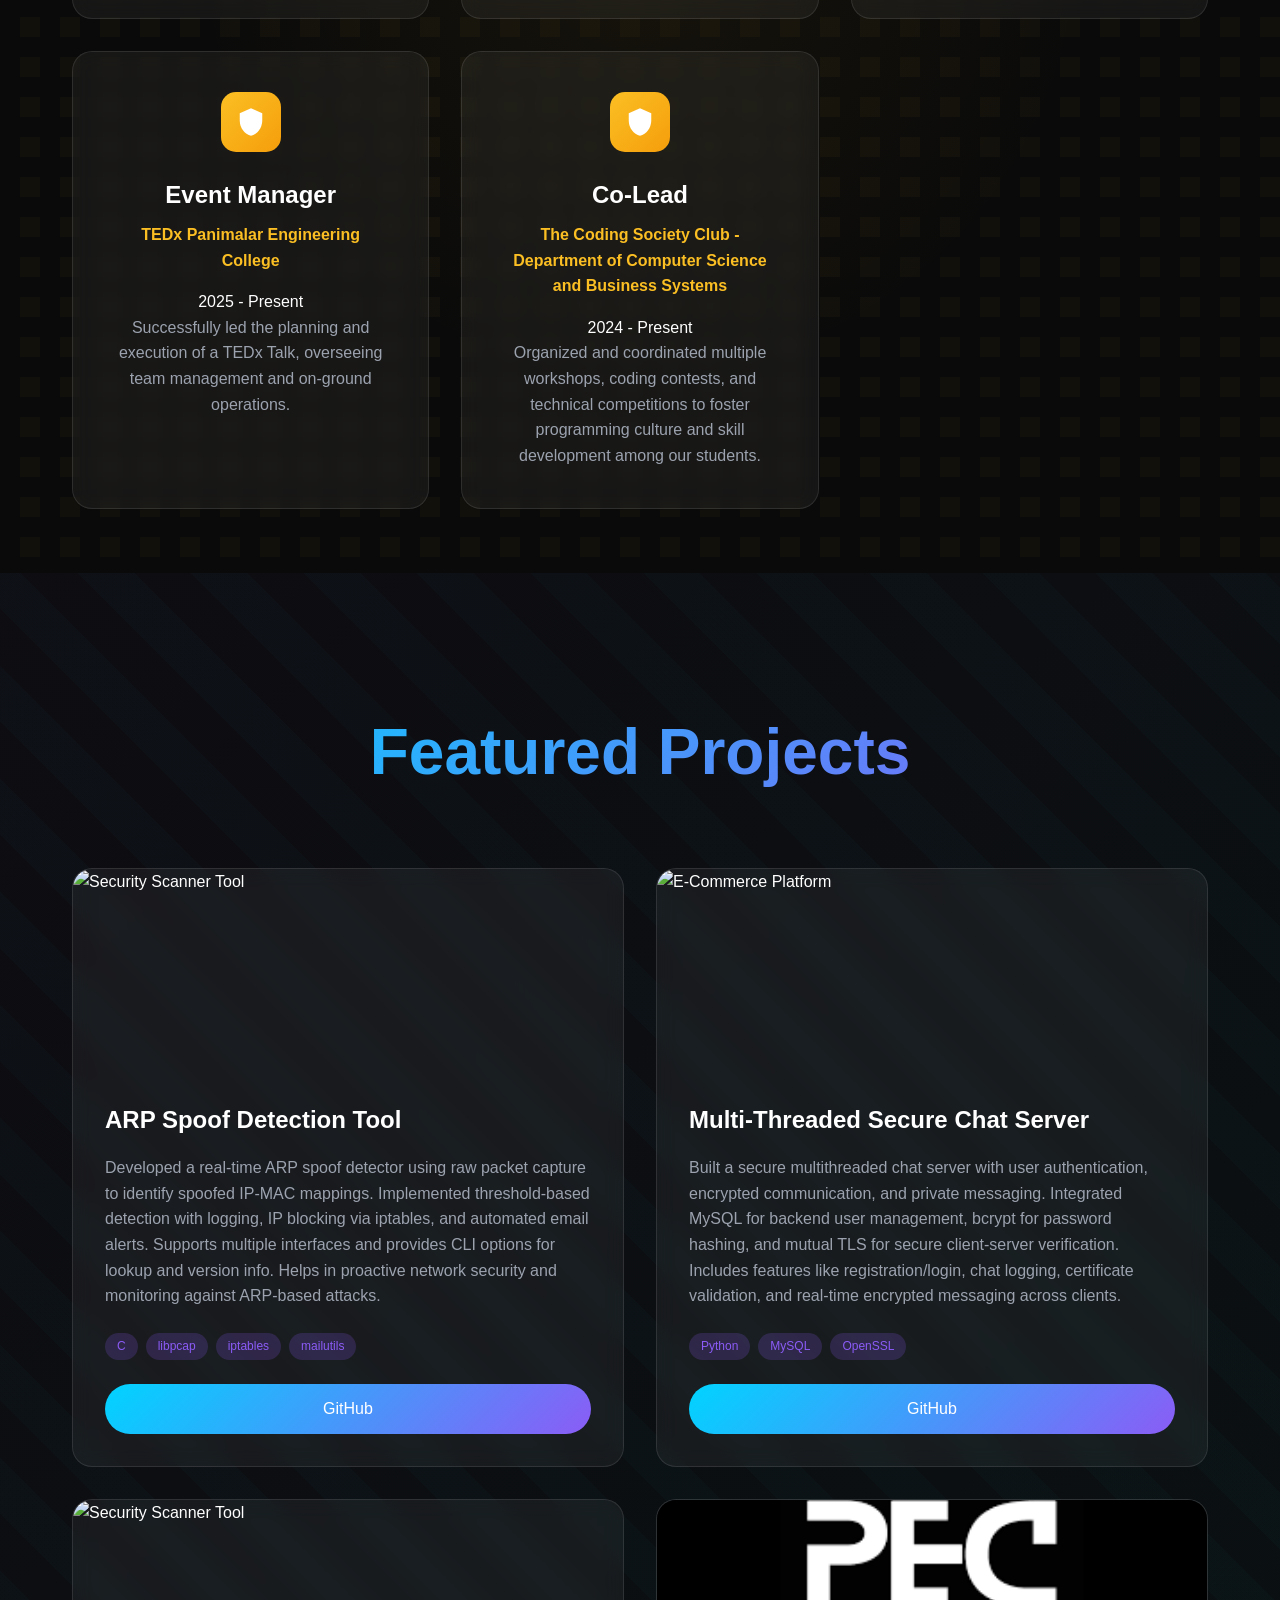
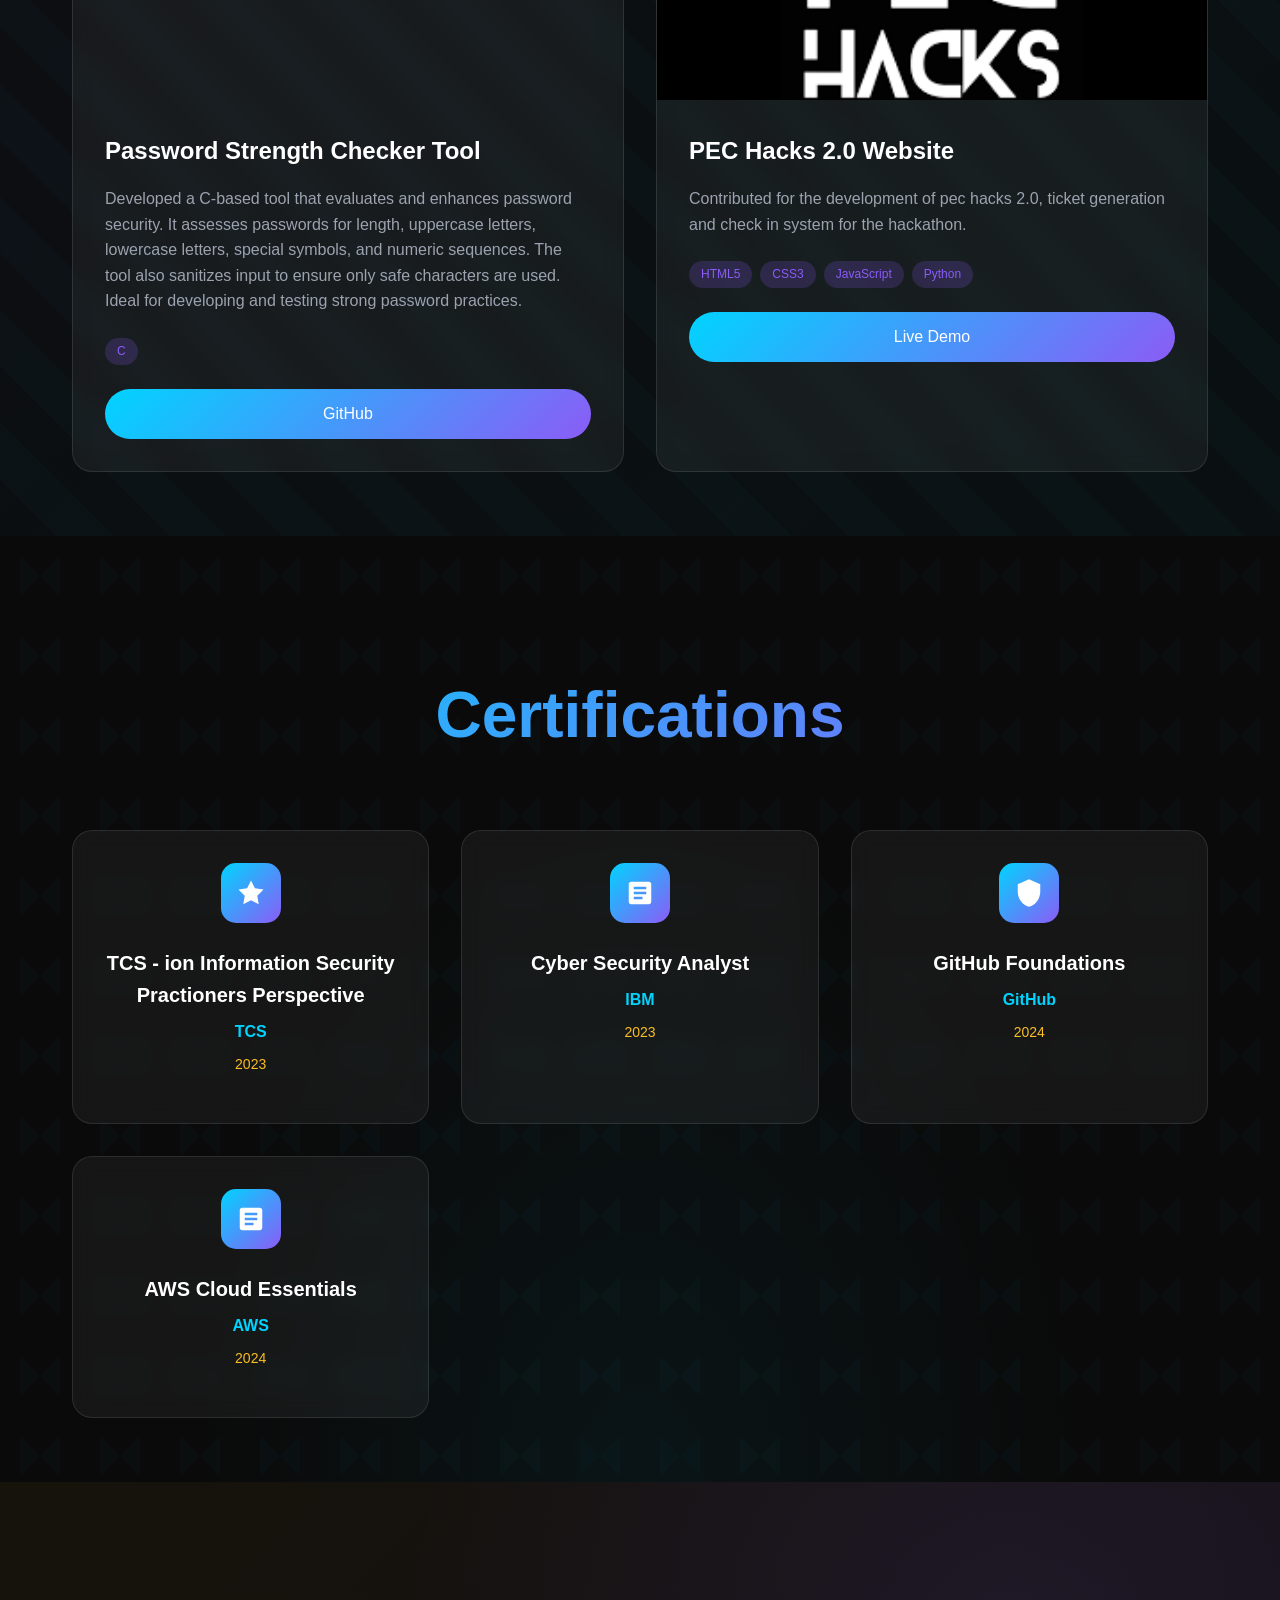
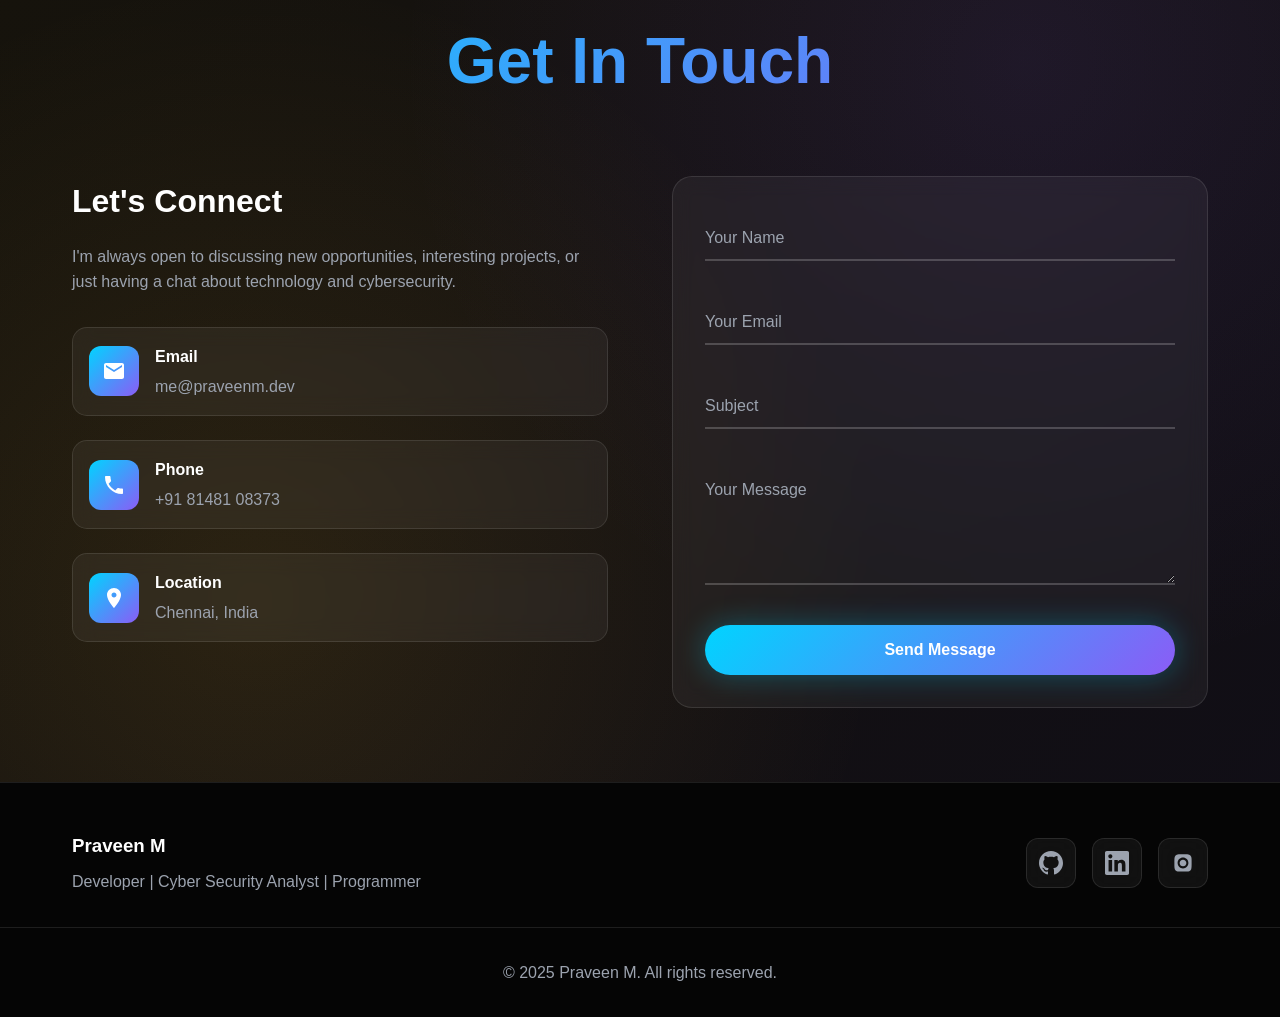
==== commit d1d240ca: "mail changed" ====
--- a/index.html
+++ b/index.html
@@ -17,15 +17,15 @@
     <meta property="og:title" content="Praveen M - Developer">
     <meta property="og:description" content="Portfolio of a skilled developer, cyber security analyst, and programmer.">
     <meta property="og:type" content="website">
-    <meta property="og:url" content="https://praveenm.xyz">
-    <meta property="og:image" content="https://praveenm.xyz/assets/profile.jpg">
+    <meta property="og:url" content="https://praveenm.dev">
+    <meta property="og:image" content="https://praveenm.dev/assets/profile.jpg">
 
     <!-- Twitter Meta Tags -->
     <meta name="twitter:card" content="summary_large_image">
     <meta name="twitter:title" content="Praveen M - Developer">
     <meta name="twitter:description"
         content="Portfolio of a skilled developer, cyber security analyst, and programmer.">
-    <meta name="twitter:image" content="https://praveenm.xyz/assets/Praveen.webp">
+    <meta name="twitter:image" content="https://praveenm.dev/assets/Praveen.webp">
 
     <!-- Favicon -->
     <link rel="icon" type="image/svg+xml" href="/vite.svg">
@@ -37,7 +37,7 @@
       "@type": "Person",
       "name": "Praveen M",
       "jobTitle": ["Developer", "Cyber Security Analyst", "Programmer"],
-      "url": "https://praveenm.xyz",
+      "url": "https://praveenm.dev",
       "sameAs": [
         "https://github.com/Praveenm1910",
         "https://www.linkedin.com/in/praveenm1910",
@@ -124,7 +124,7 @@
                                 </div>
                                 <div class="info-item">
                                     <span class="label">Email:</span>
-                                    <span class="value">praveenm191004@gmail.com</span>
+                                    <span class="value">me@praveenm.dev</span>
                                 </div>
                                 <div class="info-item">
                                     <span class="label">Mobile:</span>
@@ -526,7 +526,7 @@
                                 </div>
                                 <div class="method-info">
                                     <h4>Email</h4>
-                                    <p>praveenm191004@gmail.com</p>
+                                    <p>me@praveenm.dev</p>
                                 </div>
                             </div>
                             <div class="contact-method">
@@ -555,8 +555,8 @@
                             </div>
                         </div>
                     </div>
-                    <form class="contact-form" , id="contact-form"
-                        action="https://formsubmit.co/praveenm191004@gmail.com" method="POST">
+                    <form class="contact-form" , id="contact-form" action="https://formsubmit.co/me@praveenm.dev"
+                        method="POST">
                         <div class="form-group">
                             <input type="text" id="name" name="name" required>
                             <label for="name">Your Name</label>
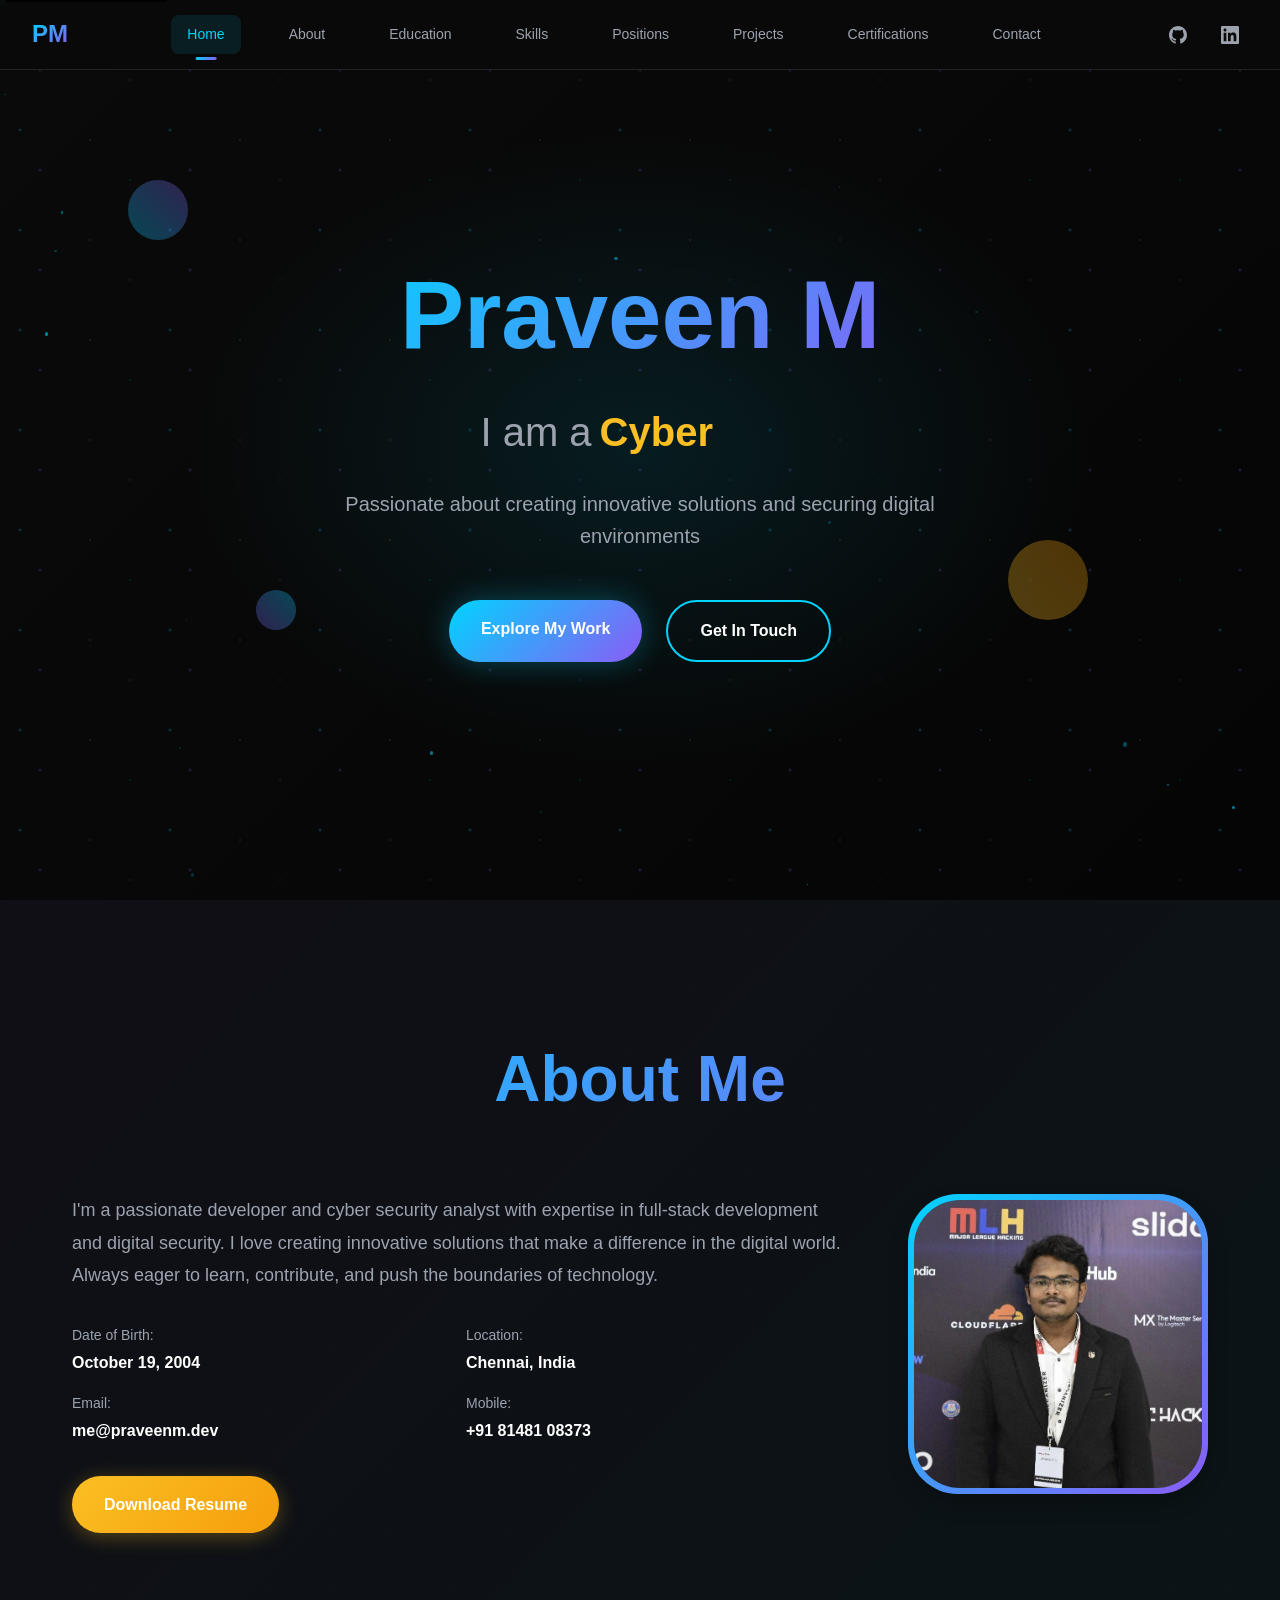
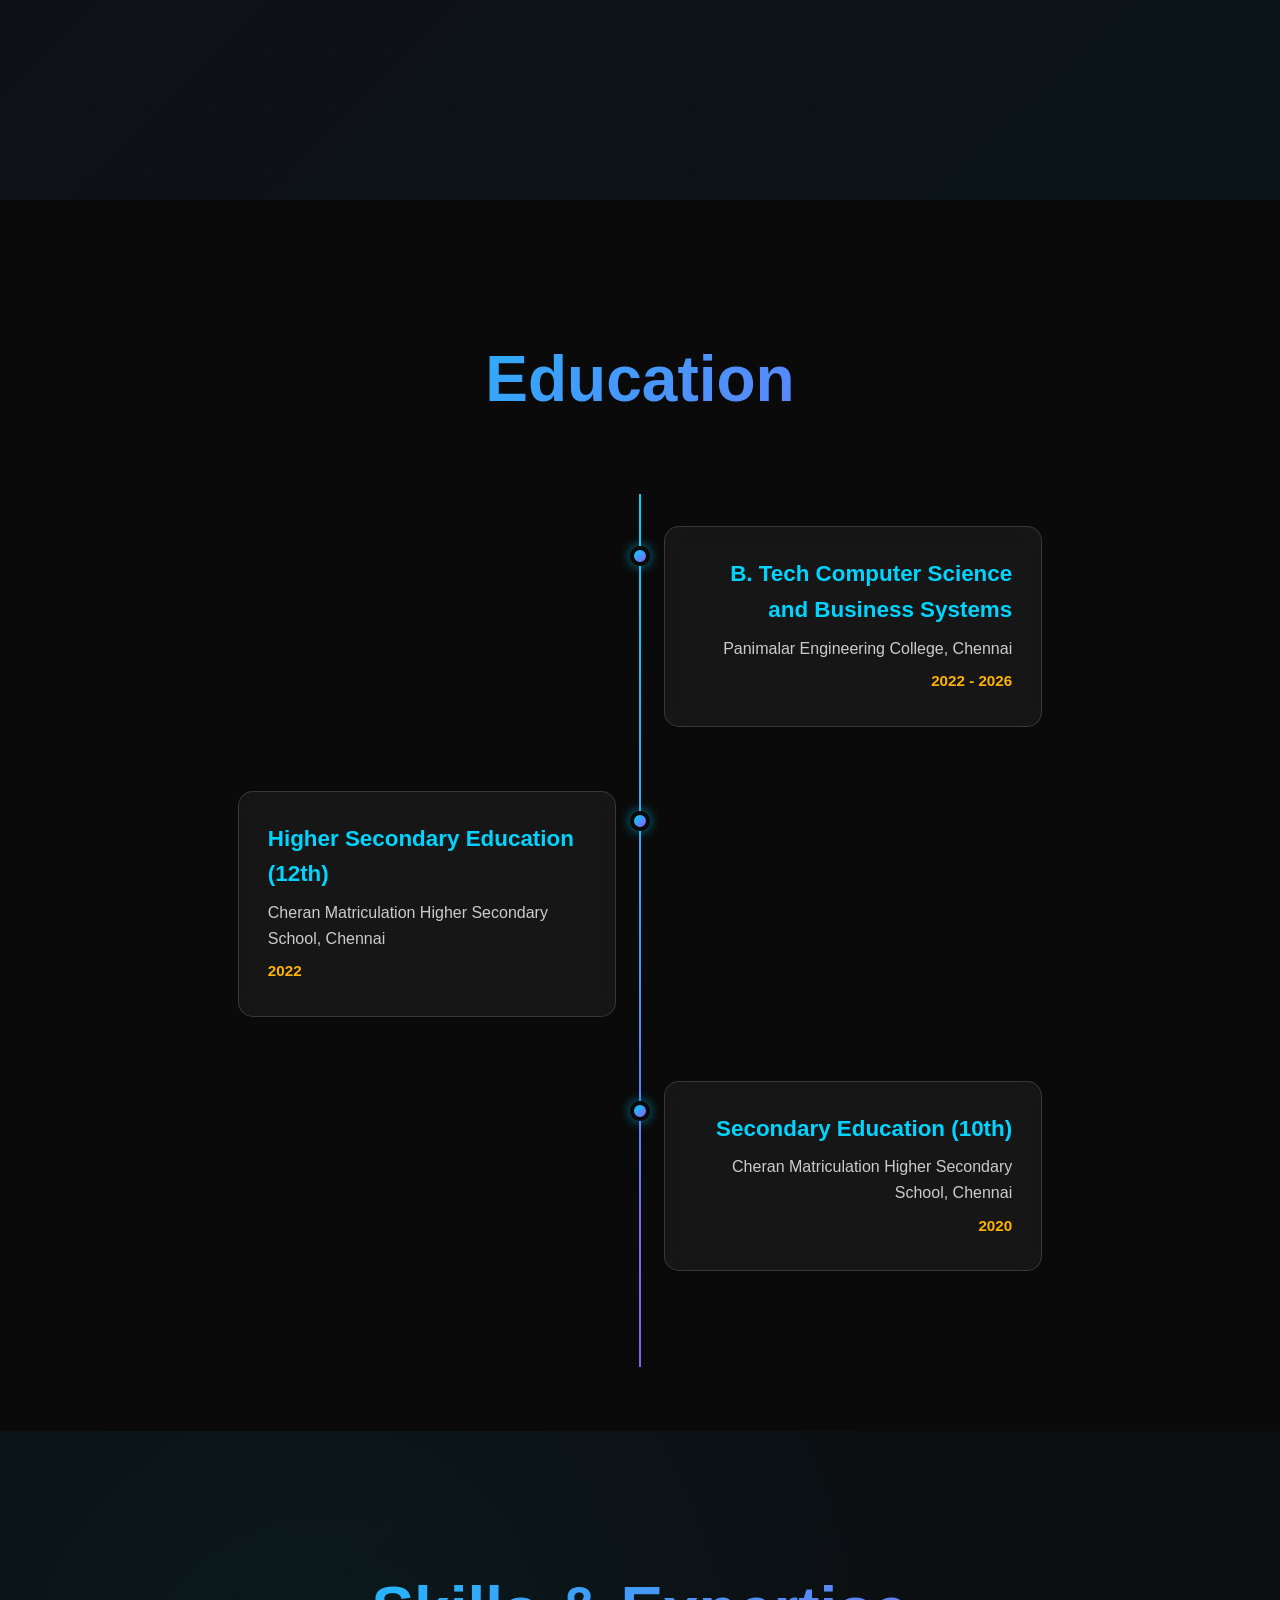
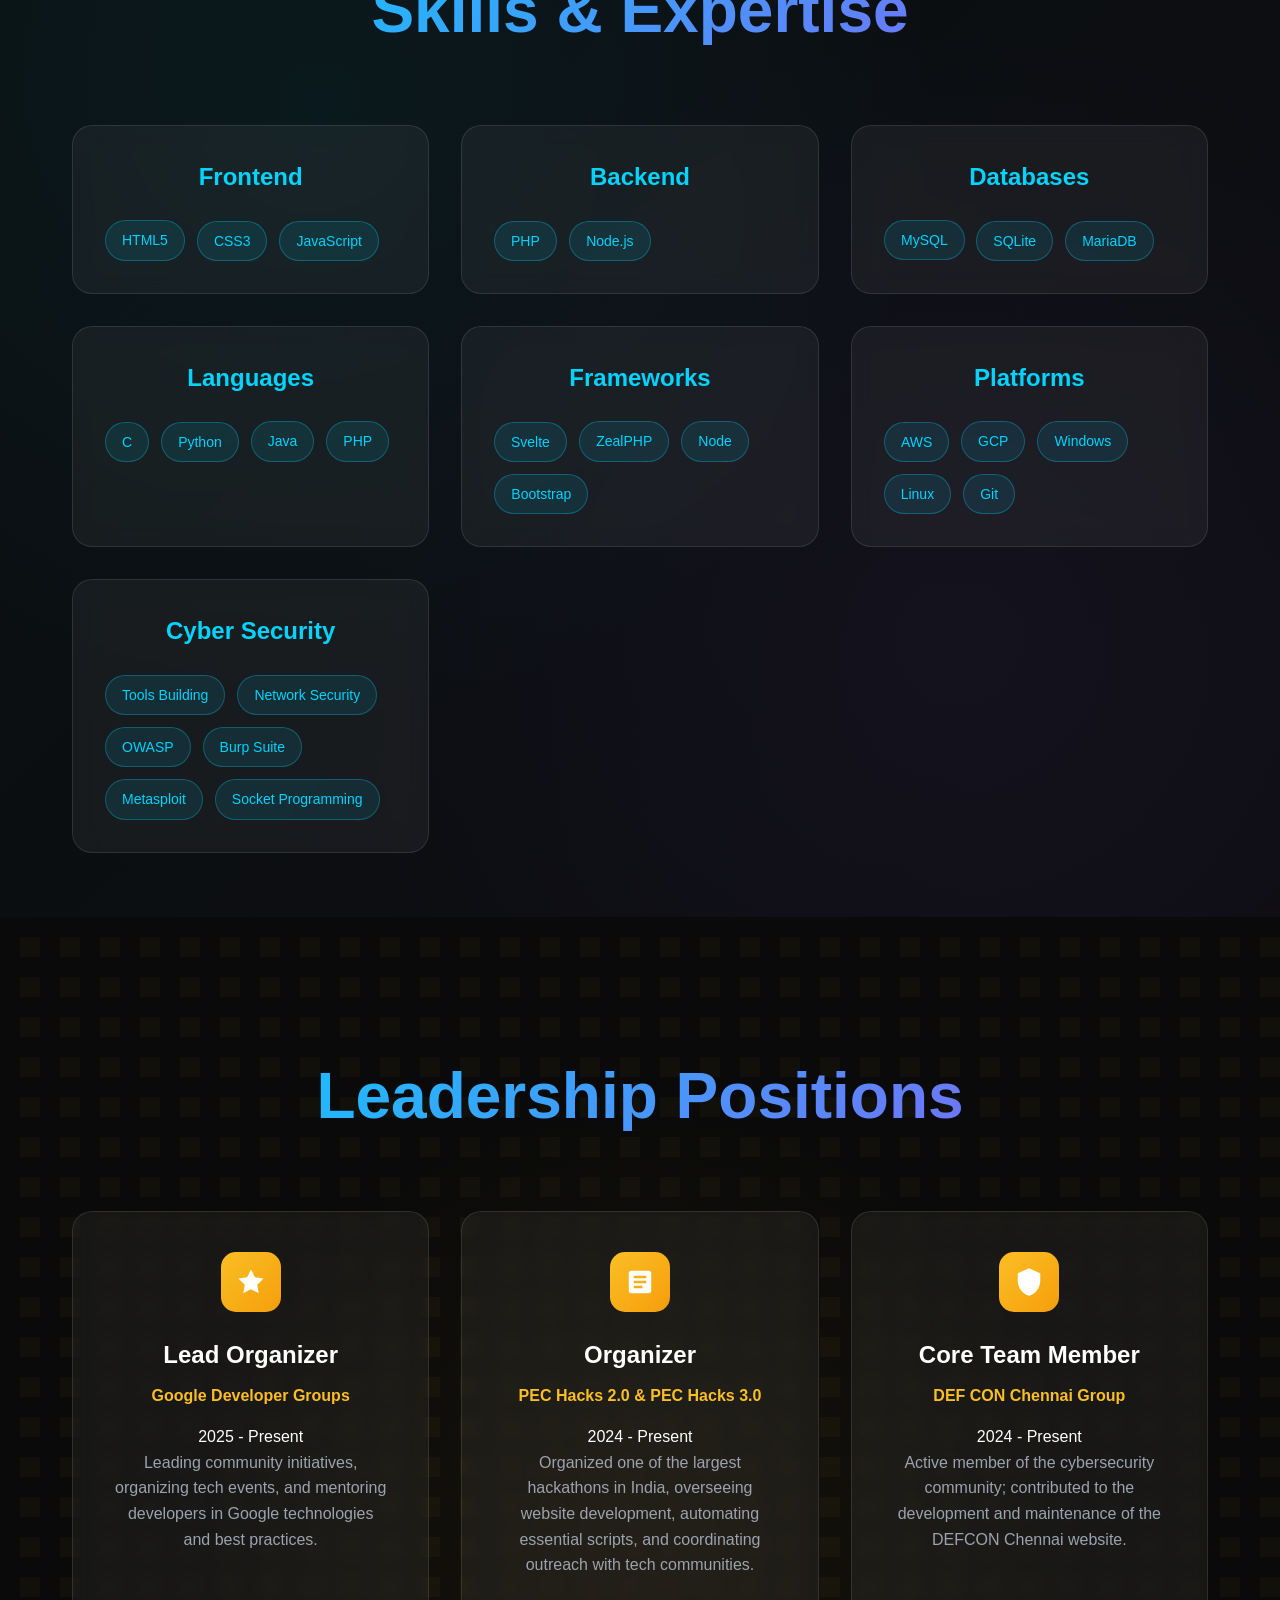
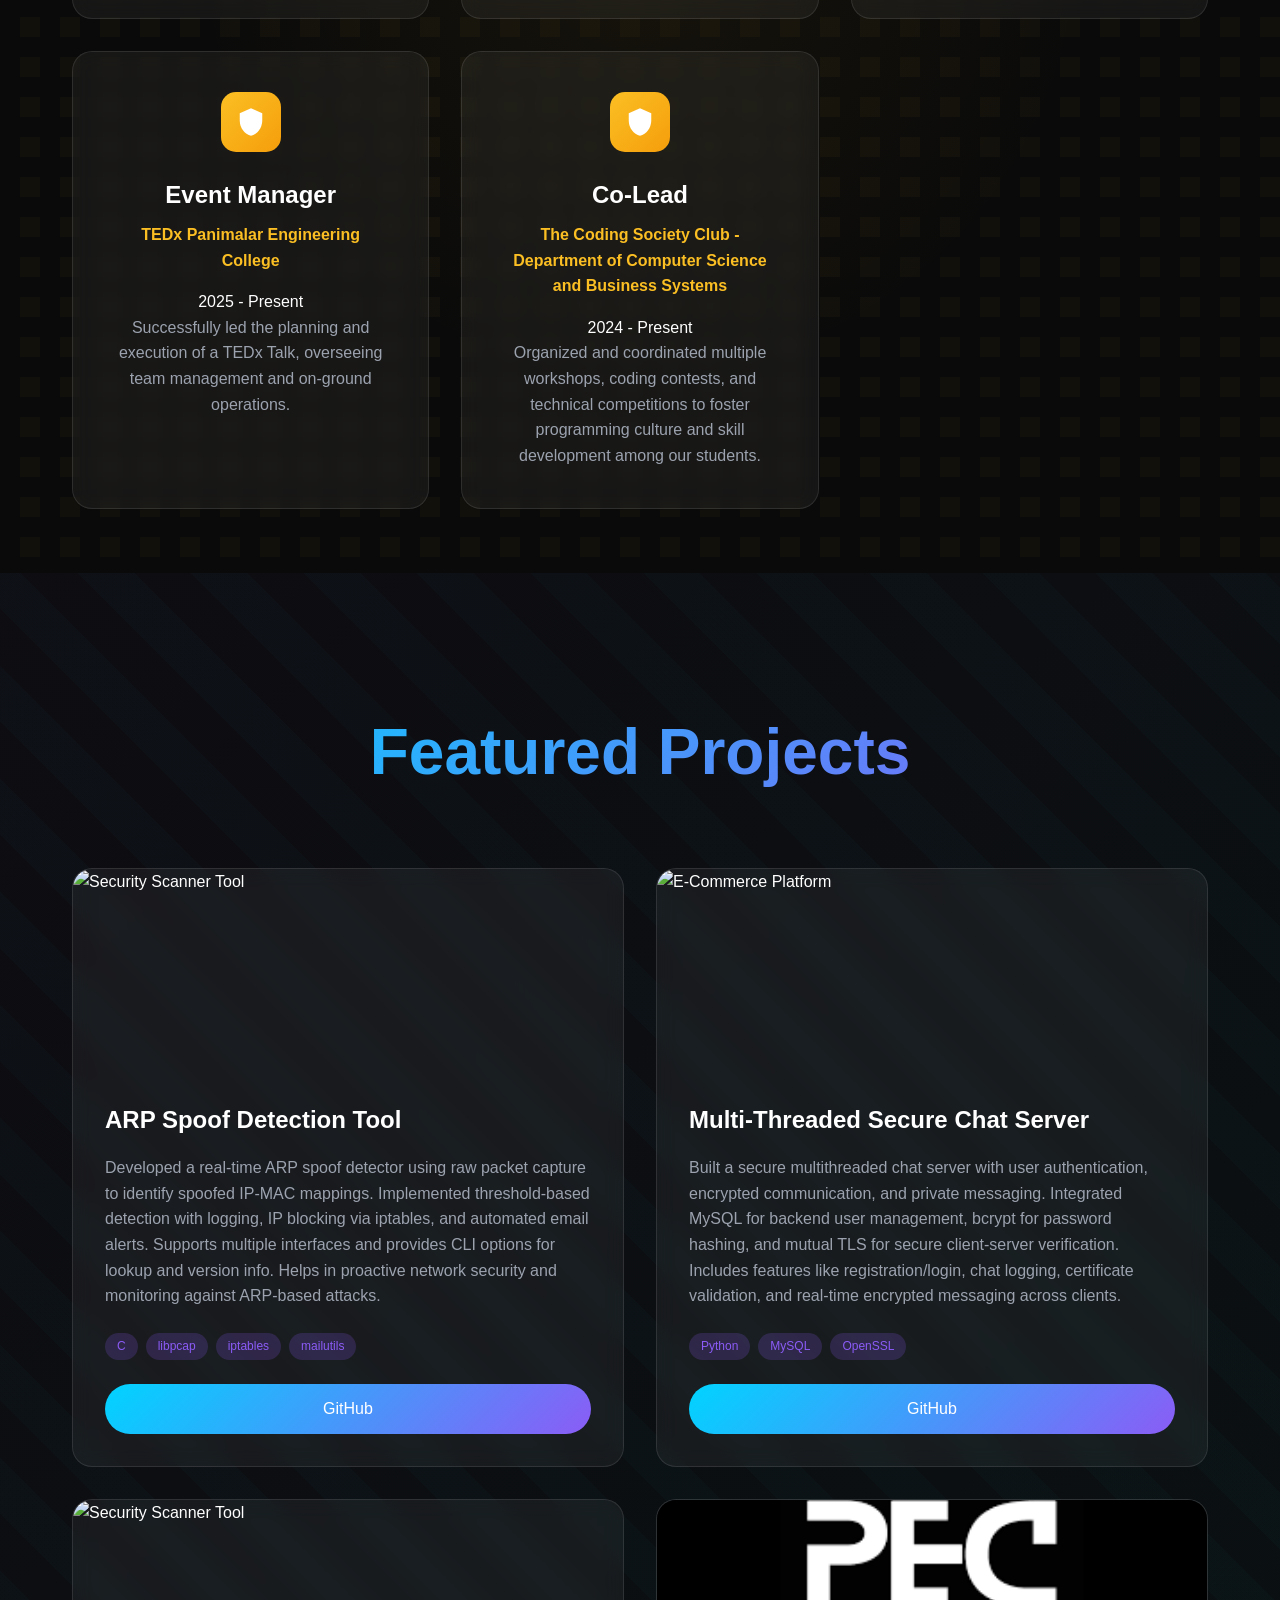
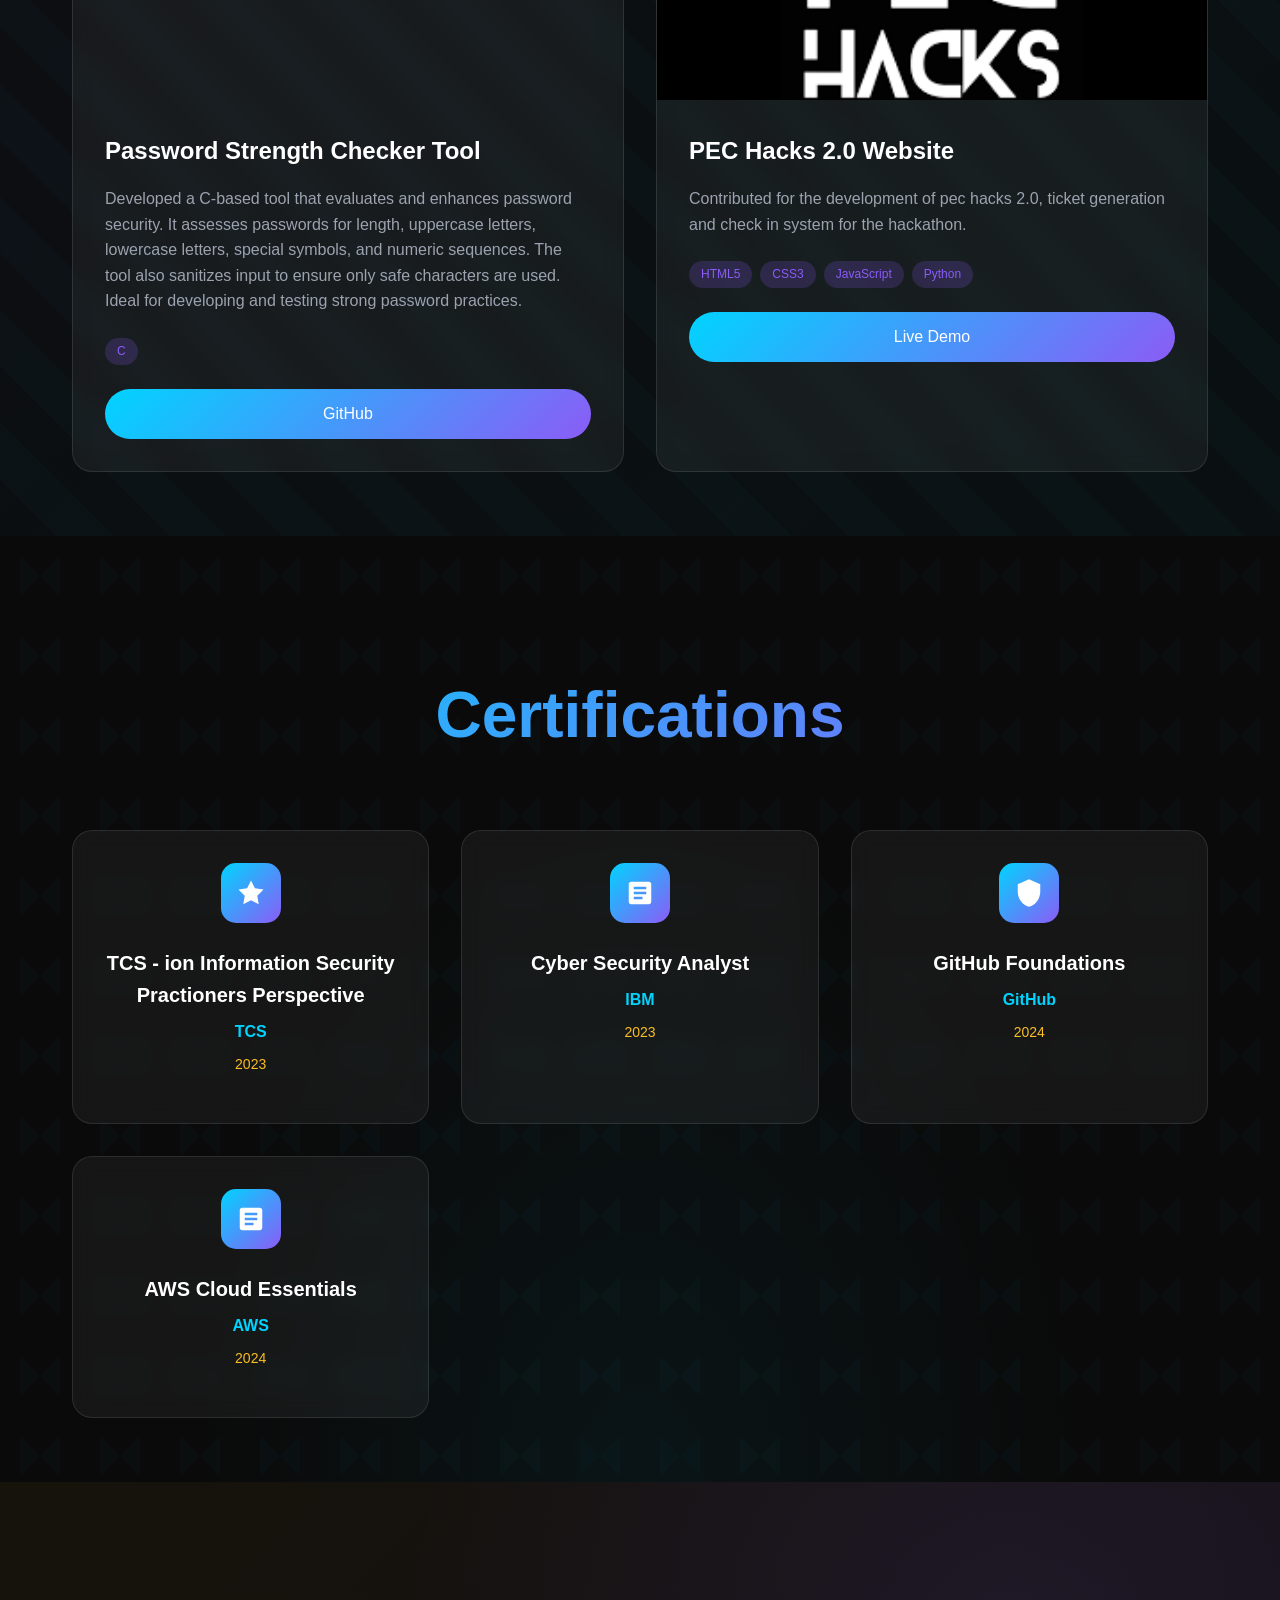
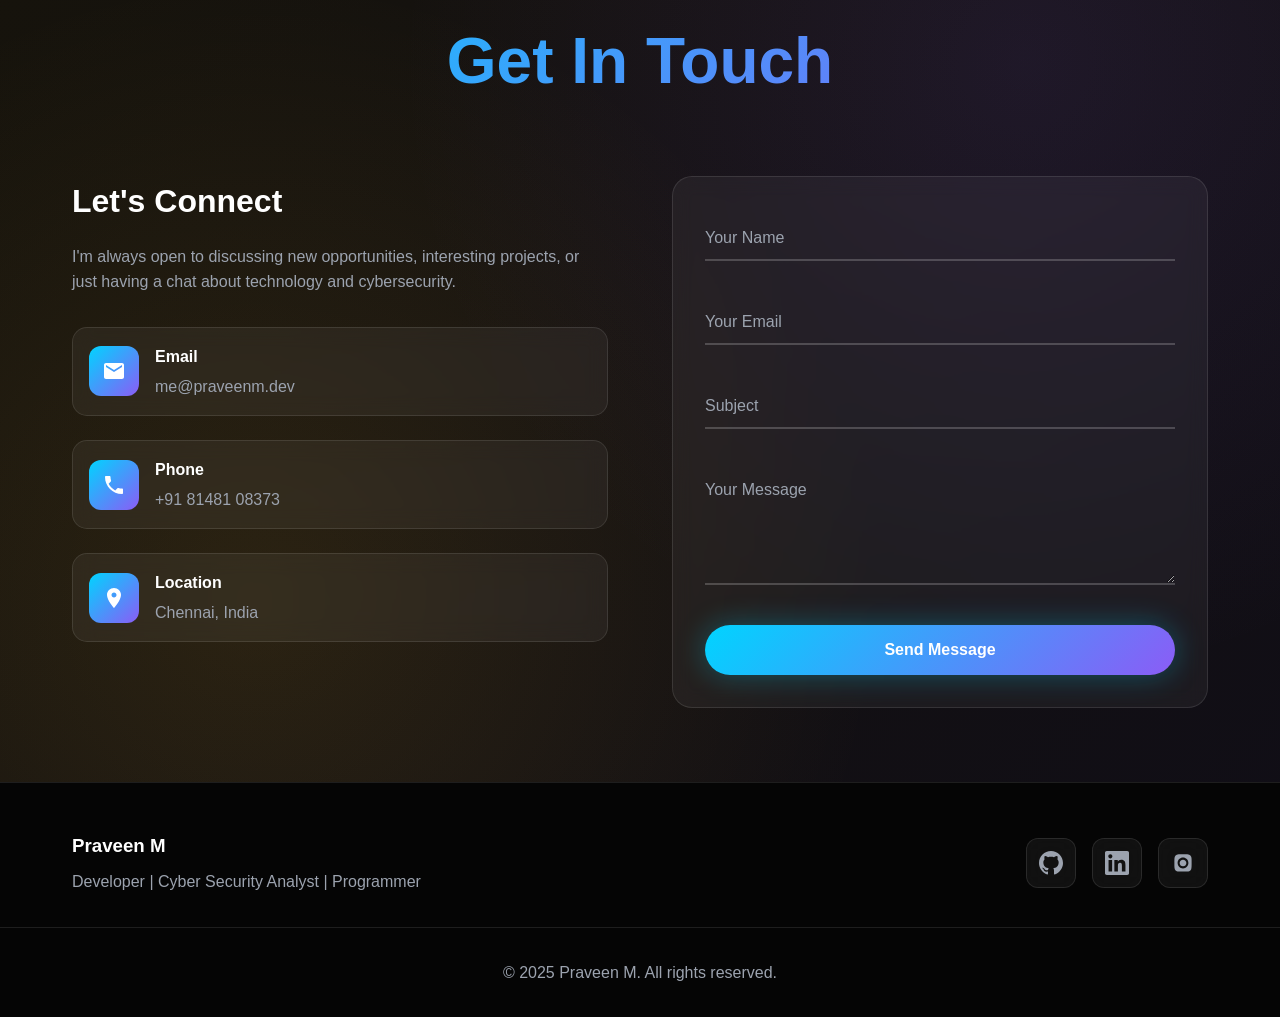
==== commit c79b1261: "responsiveness" ====
--- a/index.html
+++ b/index.html
@@ -58,6 +58,8 @@
         <div class="nav-logo">
             <span>PM</span>
         </div>
+
+        <!-- Desktop Menu -->
         <ul class="nav-menu">
             <li><a href="#home" class="nav-link active" data-section="home">Home</a></li>
             <li><a href="#about" class="nav-link" data-section="about">About</a></li>
@@ -68,9 +70,41 @@
             <li><a href="#certifications" class="nav-link" data-section="certifications">Certifications</a></li>
             <li><a href="#contact" class="nav-link" data-section="contact">Contact</a></li>
         </ul>
+
         <div class="nav-social">
-            <a href="#"><svg><!-- icon --></svg></a>
-            <a href="#"><svg><!-- icon --></svg></a>
+            <a href="https://github.com/Praveenm1910" target="_blank" aria-label="Github">
+                <svg viewBox="0 0 24 24" fill="currentColor">
+                    <path
+                        d="M12 0c-6.626 0-12 5.373-12 12 0 5.302 3.438 9.8 8.207 11.387.599.111.793-.261.793-.577v-2.234c-3.338.726-4.033-1.416-4.033-1.416-.546-1.387-1.333-1.756-1.333-1.756-1.089-.745.083-.729.083-.729 1.205.084 1.839 1.237 1.839 1.237 1.07 1.834 2.807 1.304 3.492.997.107-.775.418-1.305.762-1.604-2.665-.305-5.467-1.334-5.467-5.931 0-1.311.469-2.381 1.236-3.221-.124-.303-.535-1.524.117-3.176 0 0 1.008-.322 3.301 1.23.957-.266 1.983-.399 3.003-.404 1.02.005 2.047.138 3.006.404 2.291-1.552 3.297-1.23 3.297-1.23.653 1.653.242 2.874.118 3.176.77.84 1.235 1.911 1.235 3.221 0 4.609-2.807 5.624-5.479 5.921.43.372.823 1.102.823 2.222v3.293c0 .319.192.694.801.576 4.765-1.589 8.199-6.086 8.199-11.386 0-6.627-5.373-12-12-12z" />
+                </svg>
+            </a>
+            <a href="https://www.linkedin.com/in/praveenm1910" target="_blank" aria-label="LinkedIn">
+                <svg viewBox="0 0 24 24" fill="currentColor">
+                    <path
+                        d="M20.447 20.452h-3.554v-5.569c0-1.328-.027-3.037-1.852-3.037-1.853 0-2.136 1.445-2.136 2.939v5.667H9.351V9h3.414v1.561h.046c.477-.9 1.637-1.85 3.37-1.85 3.601 0 4.267 2.37 4.267 5.455v6.286zM5.337 7.433c-1.144 0-2.063-.926-2.063-2.065 0-1.138.92-2.063 2.063-2.063 1.14 0 2.064.925 2.064 2.063 0 1.139-.925 2.065-2.064 2.065zm1.782 13.019H3.555V9h3.564v11.452zM22.225 0H1.771C.792 0 0 .774 0 1.729v20.542C0 23.227.792 24 1.771 24h20.451C23.2 24 24 23.227 24 22.271V1.729C24 .774 23.2 0 22.222 0h.003z" />
+                </svg>
+            </a>
+        </div>
+
+        <!-- Mobile Menu Button -->
+        <button class="menu-btn" aria-label="Toggle Menu">
+            <span class="bar"></span>
+            <span class="bar"></span>
+            <span class="bar"></span>
+        </button>
+
+        <!-- Mobile Menu Overlay -->
+        <div class="mobile-menu">
+            <ul class="mobile-nav-links">
+                <li><a href="#home" class="mobile-link" data-section="home">Home</a></li>
+                <li><a href="#about" class="mobile-link" data-section="about">About</a></li>
+                <li><a href="#education" class="mobile-link" data-section="education">Education</a></li>
+                <li><a href="#skills" class="mobile-link" data-section="skills">Skills</a></li>
+                <li><a href="#positions" class="mobile-link" data-section="positions">Positions</a></li>
+                <li><a href="#projects" class="mobile-link" data-section="projects">Projects</a></li>
+                <li><a href="#certifications" class="mobile-link" data-section="certifications">Certifications</a></li>
+                <li><a href="#contact" class="mobile-link" data-section="contact">Contact</a></li>
+            </ul>
         </div>
     </nav>
 
--- a/style.css
+++ b/style.css
@@ -73,6 +73,7 @@
     font-weight: 700;
     background: var(--gradient-primary);
     -webkit-background-clip: text;
+    background-clip: text;
     -webkit-text-fill-color: transparent;
 }
 
@@ -144,40 +145,120 @@
     height: 18px;
 }
 
+/* Hamburger Menu Button */
+.menu-btn {
+    display: none;
+    flex-direction: column;
+    justify-content: space-between;
+    width: 30px;
+    height: 21px;
+    background: transparent;
+    border: none;
+    cursor: pointer;
+    z-index: 1001;
+    padding: 0;
+}
+
+.menu-btn .bar {
+    width: 100%;
+    height: 3px;
+    background: var(--text-light);
+    border-radius: 3px;
+    transition: all 0.3s ease-in-out;
+}
+
+/* Hamburger Animation */
+.menu-btn.active .bar:nth-child(1) {
+    transform: translateY(9px) rotate(45deg);
+    background: var(--primary-color);
+}
+
+.menu-btn.active .bar:nth-child(2) {
+    opacity: 0;
+}
+
+.menu-btn.active .bar:nth-child(3) {
+    transform: translateY(-9px) rotate(-45deg);
+    background: var(--primary-color);
+}
+
+/* Mobile Menu Overlay */
+.mobile-menu {
+    position: fixed;
+    top: 0;
+    left: 0;
+    width: 100%;
+    height: 100vh;
+    background: rgba(5, 5, 5, 0.98);
+    backdrop-filter: blur(20px);
+    display: flex;
+    align-items: center;
+    justify-content: center;
+    z-index: 999;
+    opacity: 0;
+    pointer-events: none;
+    transition: all 0.4s ease;
+    transform: translateY(-20px);
+}
+
+.mobile-menu.active {
+    opacity: 1;
+    pointer-events: auto;
+    transform: translateY(0);
+}
+
+.mobile-nav-links {
+    list-style: none;
+    text-align: center;
+    display: flex;
+    flex-direction: column;
+    gap: 2rem;
+}
+
+.mobile-link {
+    font-size: 1.25rem;
+    font-weight: 600;
+    color: var(--text-gray);
+    text-decoration: none;
+    transition: var(--transition);
+    display: inline-block;
+    letter-spacing: 0.5px;
+}
+
+.mobile-link:hover,
+.mobile-link.active {
+    color: var(--primary-color);
+    transform: scale(1.1);
+    background: -webkit-linear-gradient(45deg, var(--primary-color), var(--secondary-color));
+    -webkit-background-clip: text;
+    -webkit-text-fill-color: transparent;
+}
+
 /* 📱 Responsive for small screens */
-@media (max-width: 768px) {
+/* 📱 Responsive for small screens */
+@media (max-width: 1024px) {
     .main-nav {
-        top: auto;
-        bottom: 0;
-        height: 60px;
-        justify-content: space-around;
-        padding: 0 1rem;
-        border-bottom: none;
-        border-top: 1px solid rgba(255, 255, 255, 0.1);
+        height: 70px;
+        padding: 0 1.5rem;
+        top: 0;
+        bottom: auto;
+        border-bottom: 1px solid rgba(255, 255, 255, 0.1);
+        border-top: none;
+        background: rgba(10, 10, 10, 0.95);
     }
 
     .nav-logo {
-        display: none;
-    }
-
-    .nav-menu {
-        flex: 1;
-        justify-content: space-around;
-        gap: 0;
-    }
-
-    .nav-link {
-        flex: 1;
-        padding: 0.5rem 0;
-        font-size: 0.75rem;
-    }
-
-    .nav-link.active::before {
-        display: none;
-    }
-
+        display: block;
+        z-index: 1001;
+    }
+
+    .nav-menu,
     .nav-social {
         display: none;
+    }
+
+    .menu-btn {
+        display: flex;
     }
 }
 
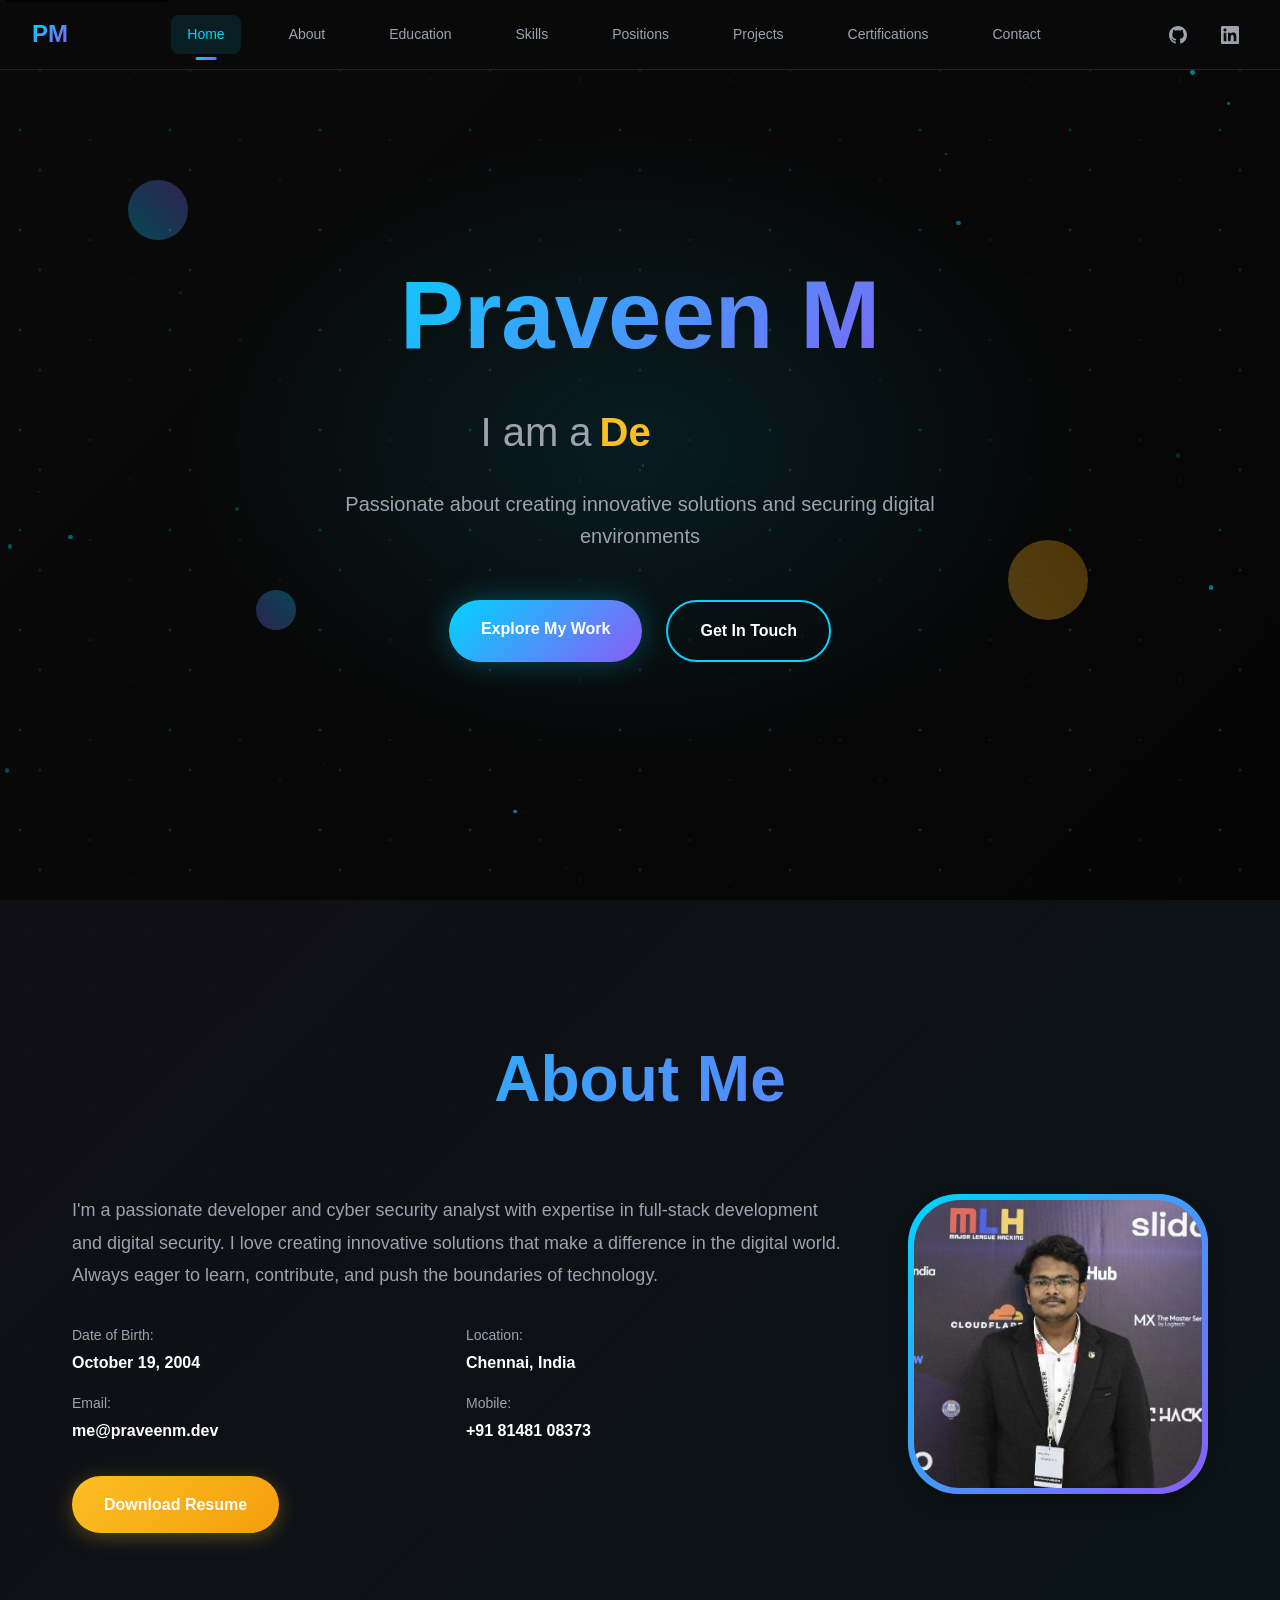
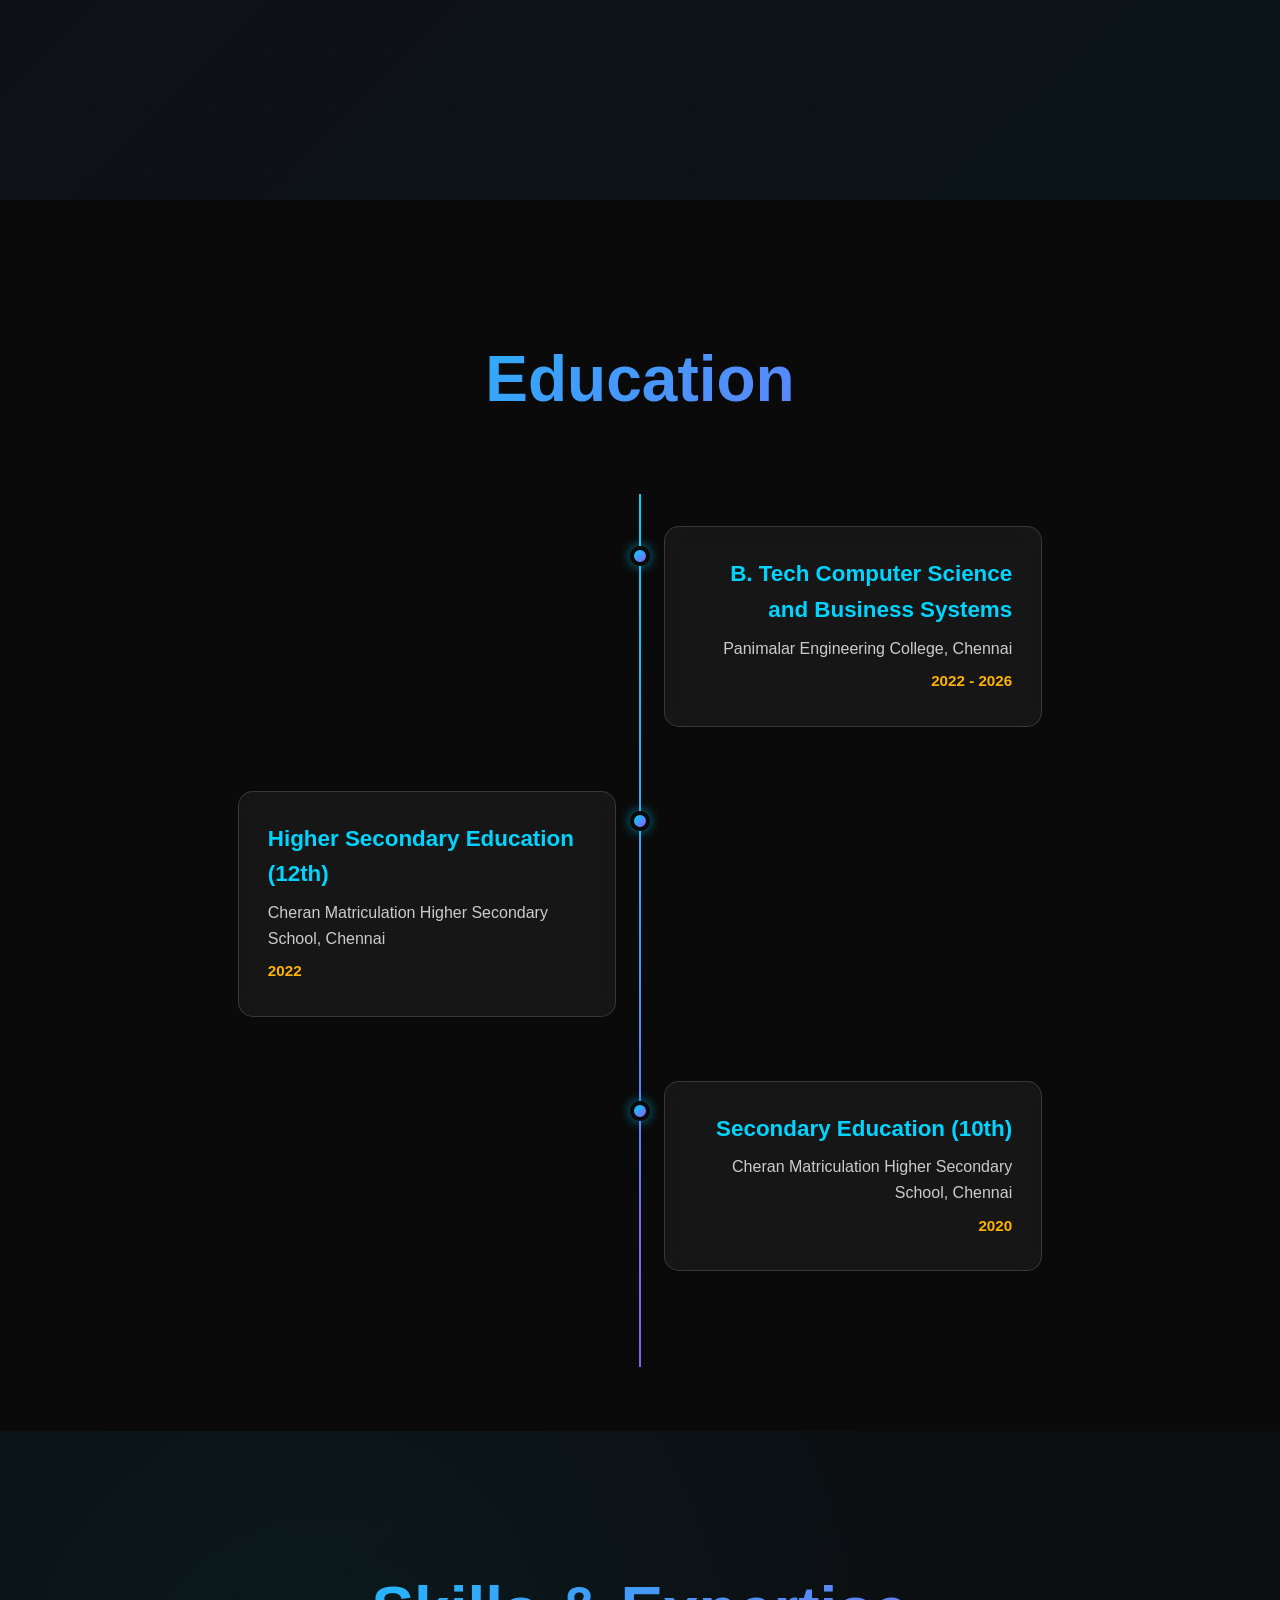
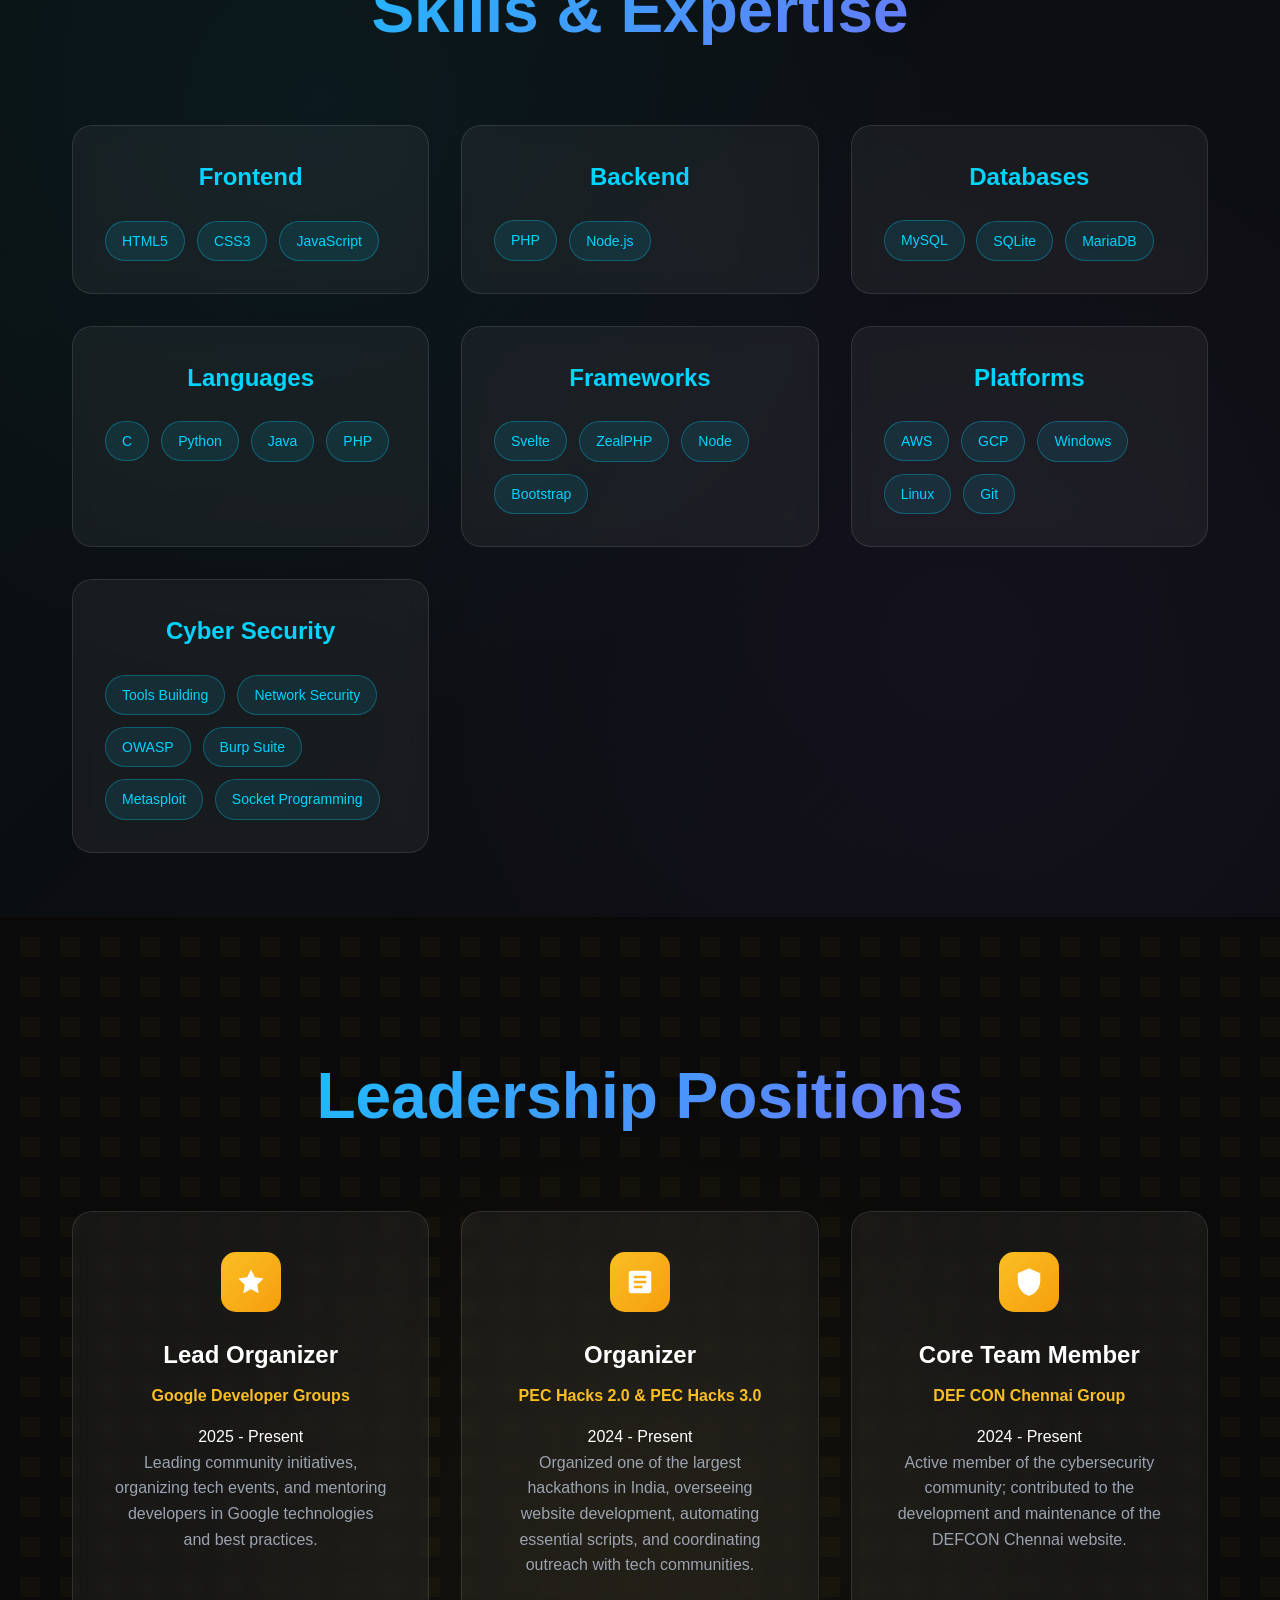
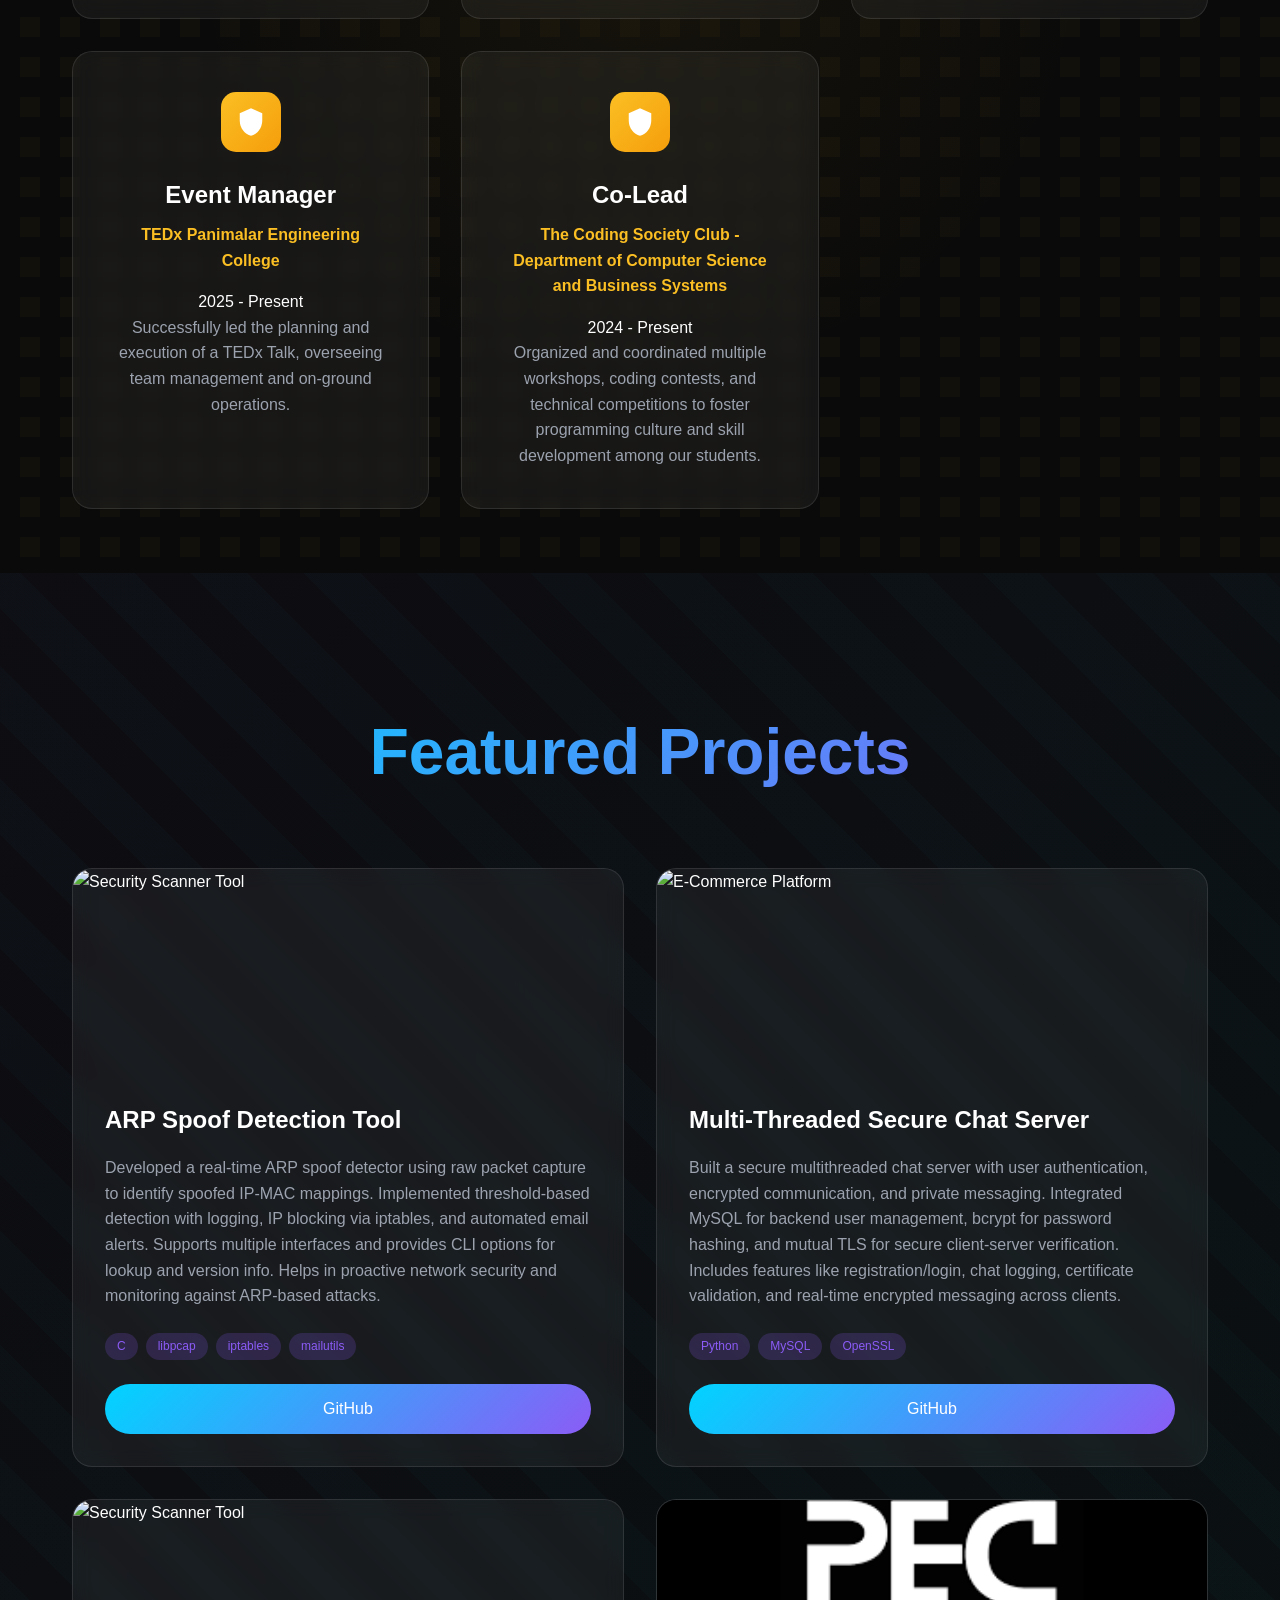
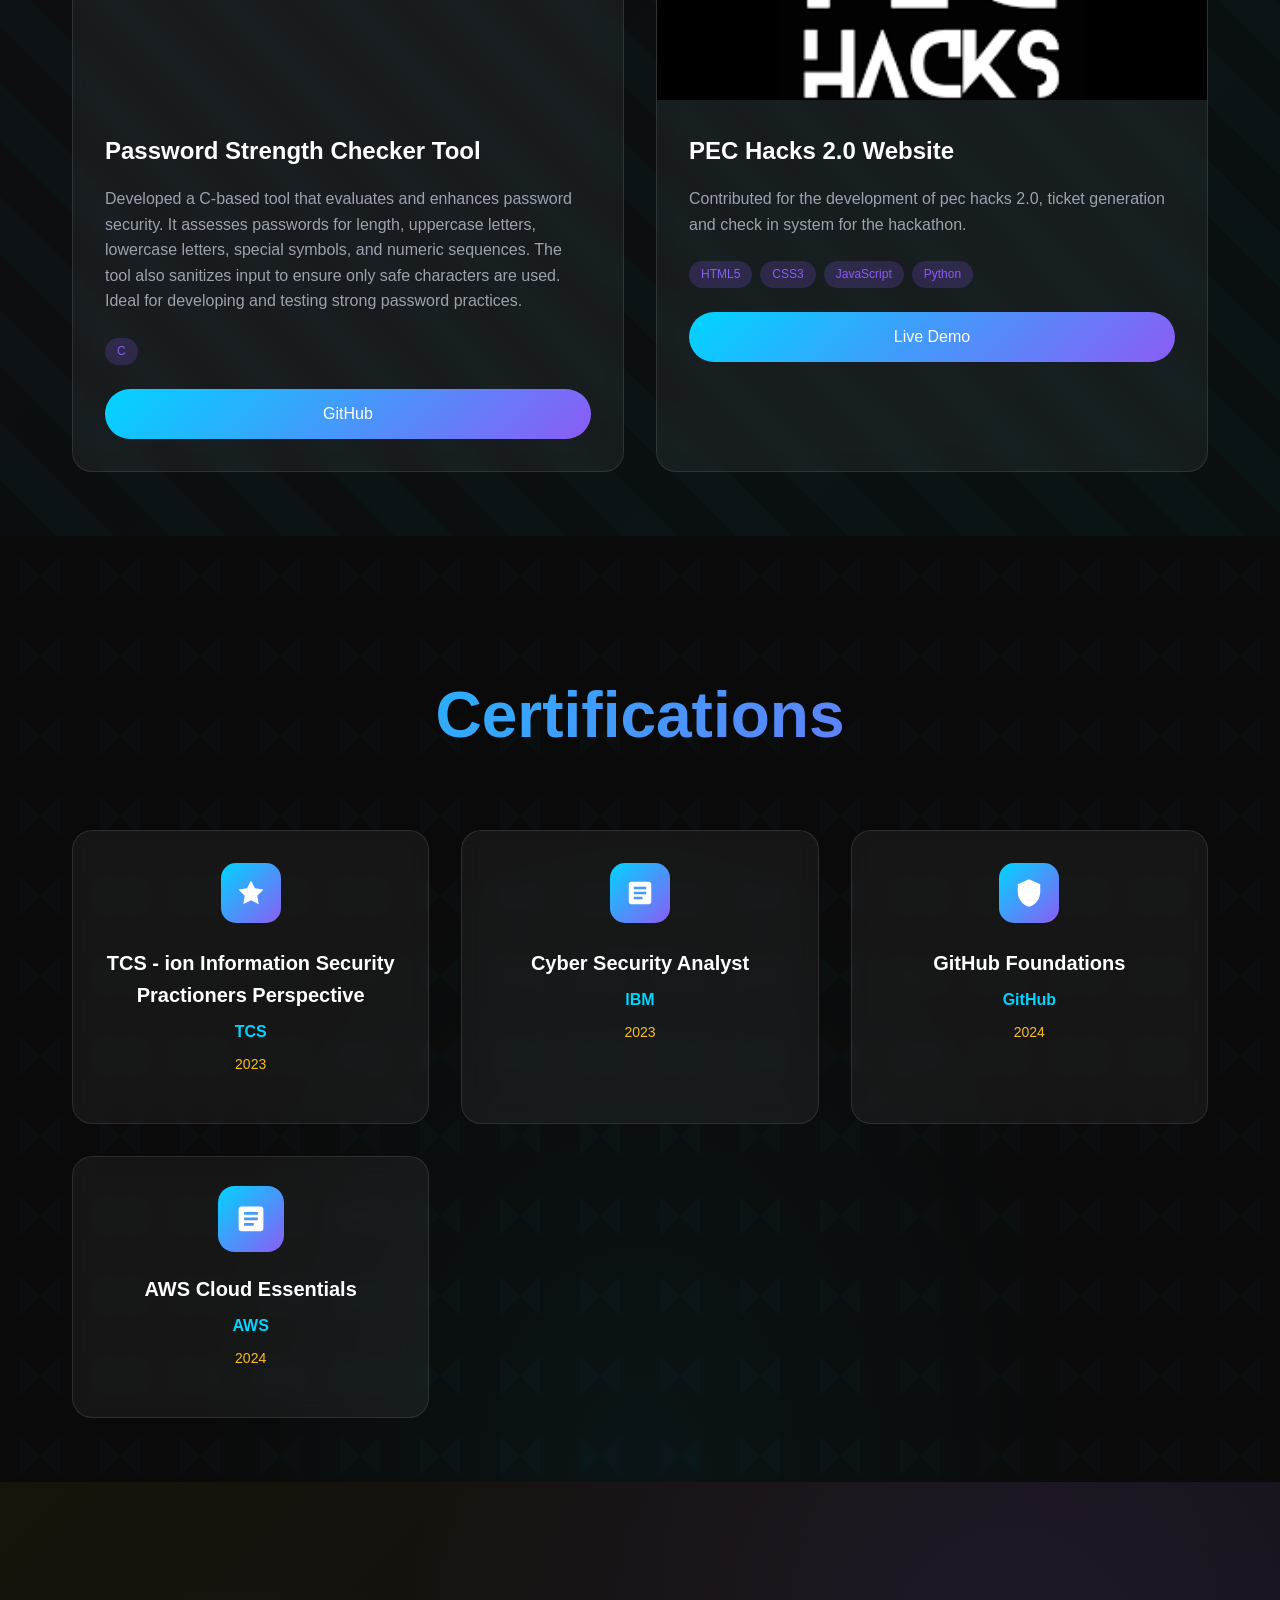
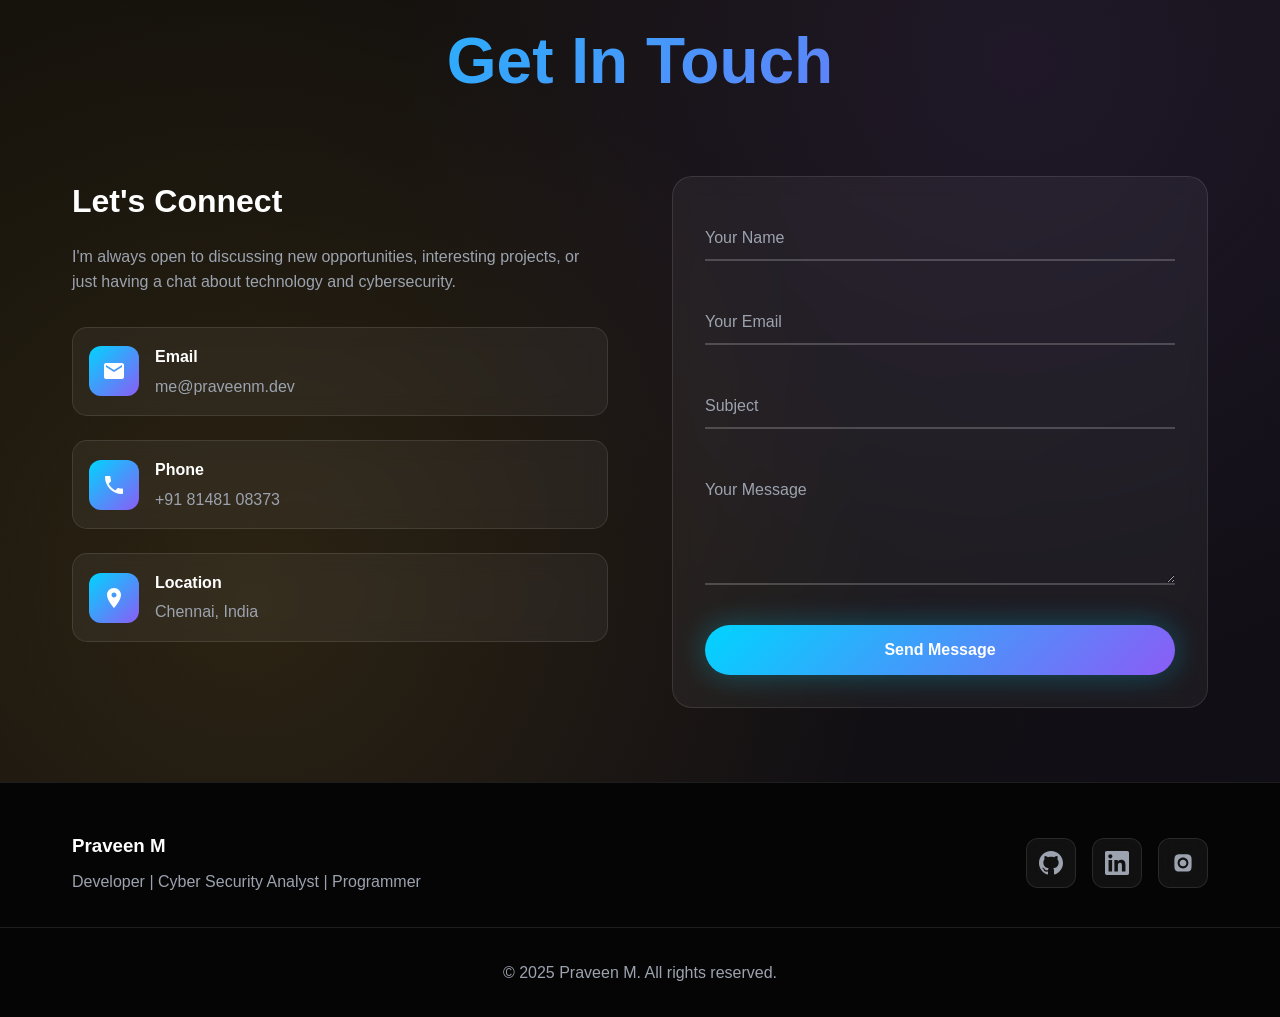
==== commit 8ca6d337: "nav bar fixed" ====
--- a/index.html
+++ b/index.html
@@ -6,25 +6,28 @@
     <meta name="viewport" content="width=device-width, initial-scale=1.0">
 
     <!-- SEO Meta Tags -->
-    <title>Praveen M</title>
+    <title>Praveen M | Full Stack Developer & Cybersecurity Analyst</title>
     <meta name="description"
-        content="Portfolio of Praveen M a skilled developer, cyber security analyst, and programmer. Showcasing projects, skills, and experience in web development and cybersecurity.">
+        content="Explore the portfolio of Praveen M, a passionate Full Stack Developer and Cybersecurity Analyst based in Chennai, India. Specializing in secure web applications, network security, and innovative software solutions.">
     <meta name="keywords"
-        content="developer, programmer, cyber security analyst, web development, frontend, backend, portfolio">
+        content="Praveen M, Praveen M Developer, Cybersecurity Analyst Chennai, Full Stack Developer India, Web Development Portfolio, Network Security, Ethical Hacking, Software Engineer, Programmer">
     <meta name="author" content="Praveen M">
+    <meta name="robots" content="index, follow">
+    <link rel="canonical" href="https://praveenm.dev">
 
     <!-- Open Graph Meta Tags -->
-    <meta property="og:title" content="Praveen M - Developer">
-    <meta property="og:description" content="Portfolio of a skilled developer, cyber security analyst, and programmer.">
+    <meta property="og:title" content="Praveen M - Full Stack Developer & Cybersecurity Analyst">
+    <meta property="og:description"
+        content="Discover the projects and skills of Praveen M, bridging the gap between innovative development and robust security.">
     <meta property="og:type" content="website">
     <meta property="og:url" content="https://praveenm.dev">
     <meta property="og:image" content="https://praveenm.dev/assets/profile.jpg">
 
     <!-- Twitter Meta Tags -->
     <meta name="twitter:card" content="summary_large_image">
-    <meta name="twitter:title" content="Praveen M - Developer">
+    <meta name="twitter:title" content="Praveen M - Full Stack Developer & Cybersecurity Analyst">
     <meta name="twitter:description"
-        content="Portfolio of a skilled developer, cyber security analyst, and programmer.">
+        content="Discover the projects and skills of Praveen M, bridging the gap between innovative development and robust security.">
     <meta name="twitter:image" content="https://praveenm.dev/assets/Praveen.webp">
 
     <!-- Favicon -->
--- a/style.css
+++ b/style.css
@@ -212,12 +212,12 @@
     text-align: center;
     display: flex;
     flex-direction: column;
-    gap: 2rem;
+    gap: 1.5rem;
 }
 
 .mobile-link {
-    font-size: 1.25rem;
-    font-weight: 600;
+    font-size: 1rem;
+    font-weight: 500;
     color: var(--text-gray);
     text-decoration: none;
     transition: var(--transition);
@@ -230,6 +230,7 @@
     color: var(--primary-color);
     transform: scale(1.1);
     background: -webkit-linear-gradient(45deg, var(--primary-color), var(--secondary-color));
+    background-clip: text;
     -webkit-background-clip: text;
     -webkit-text-fill-color: transparent;
 }
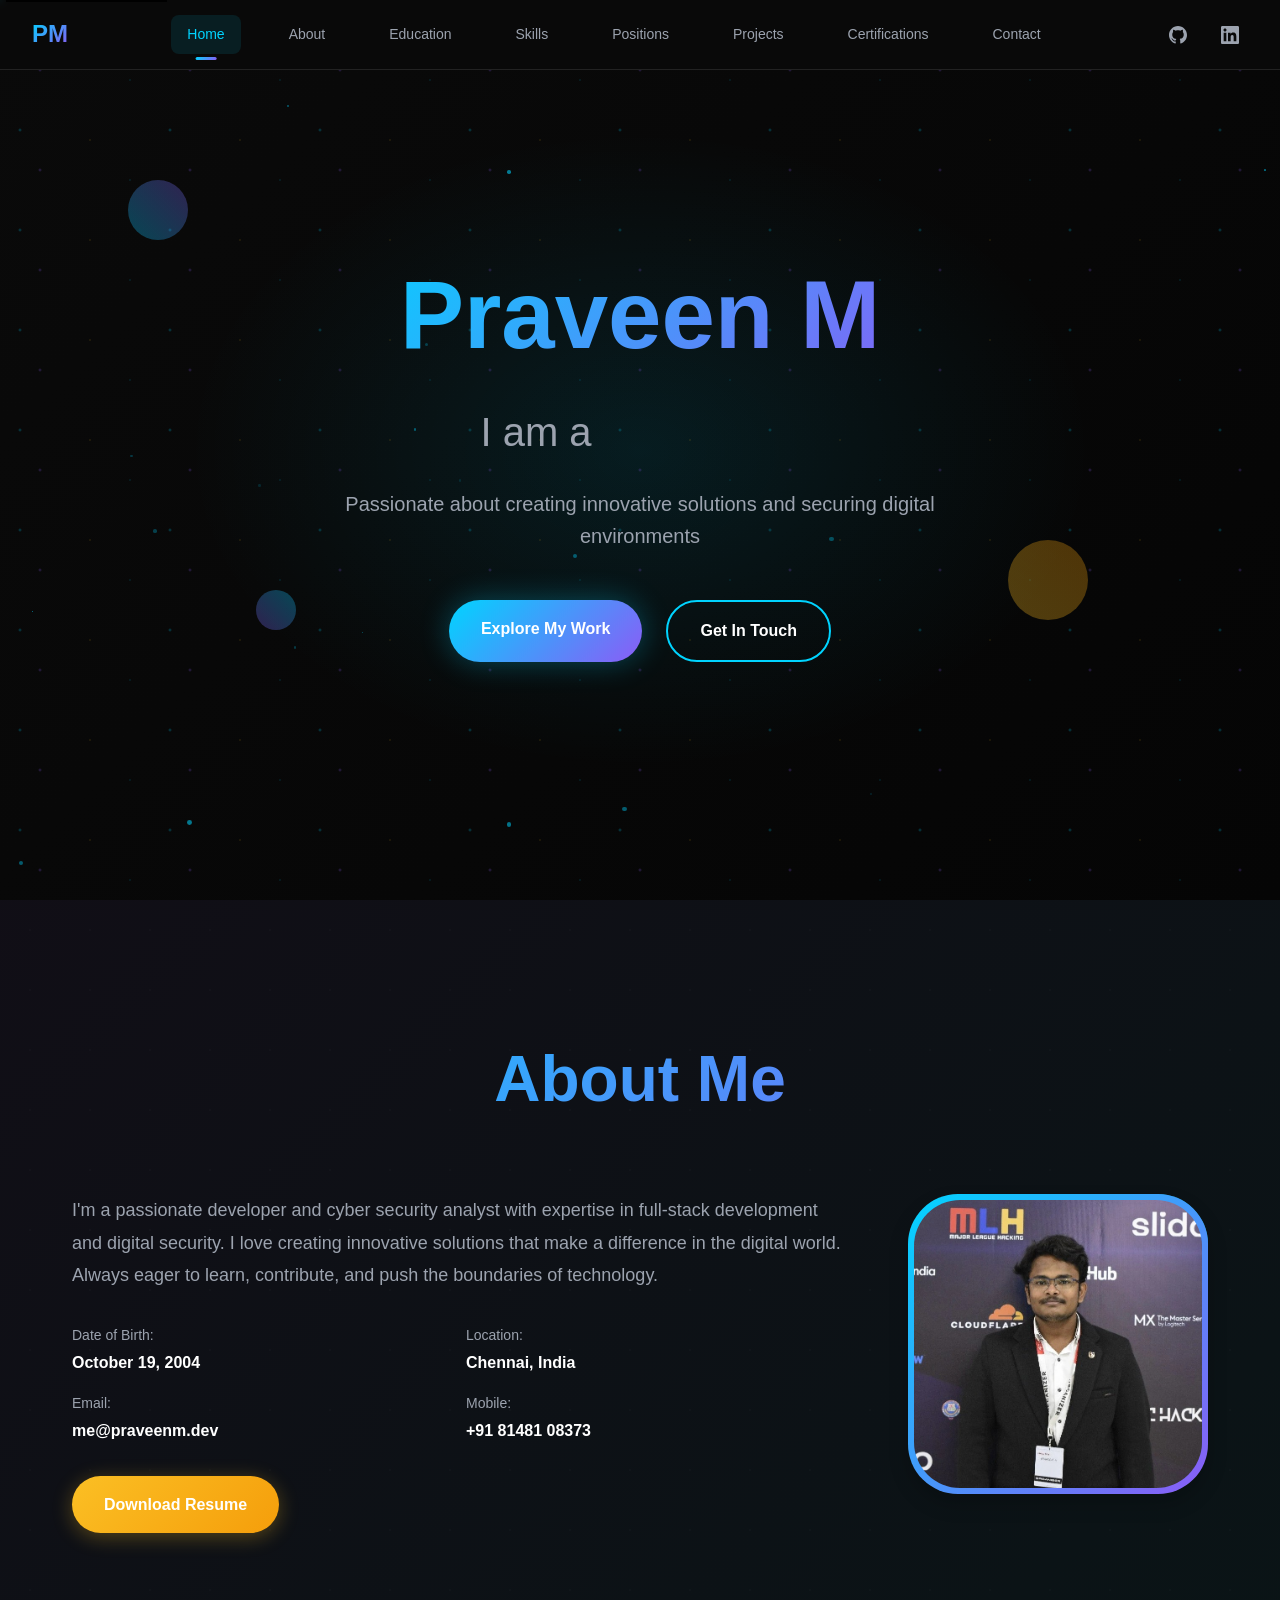
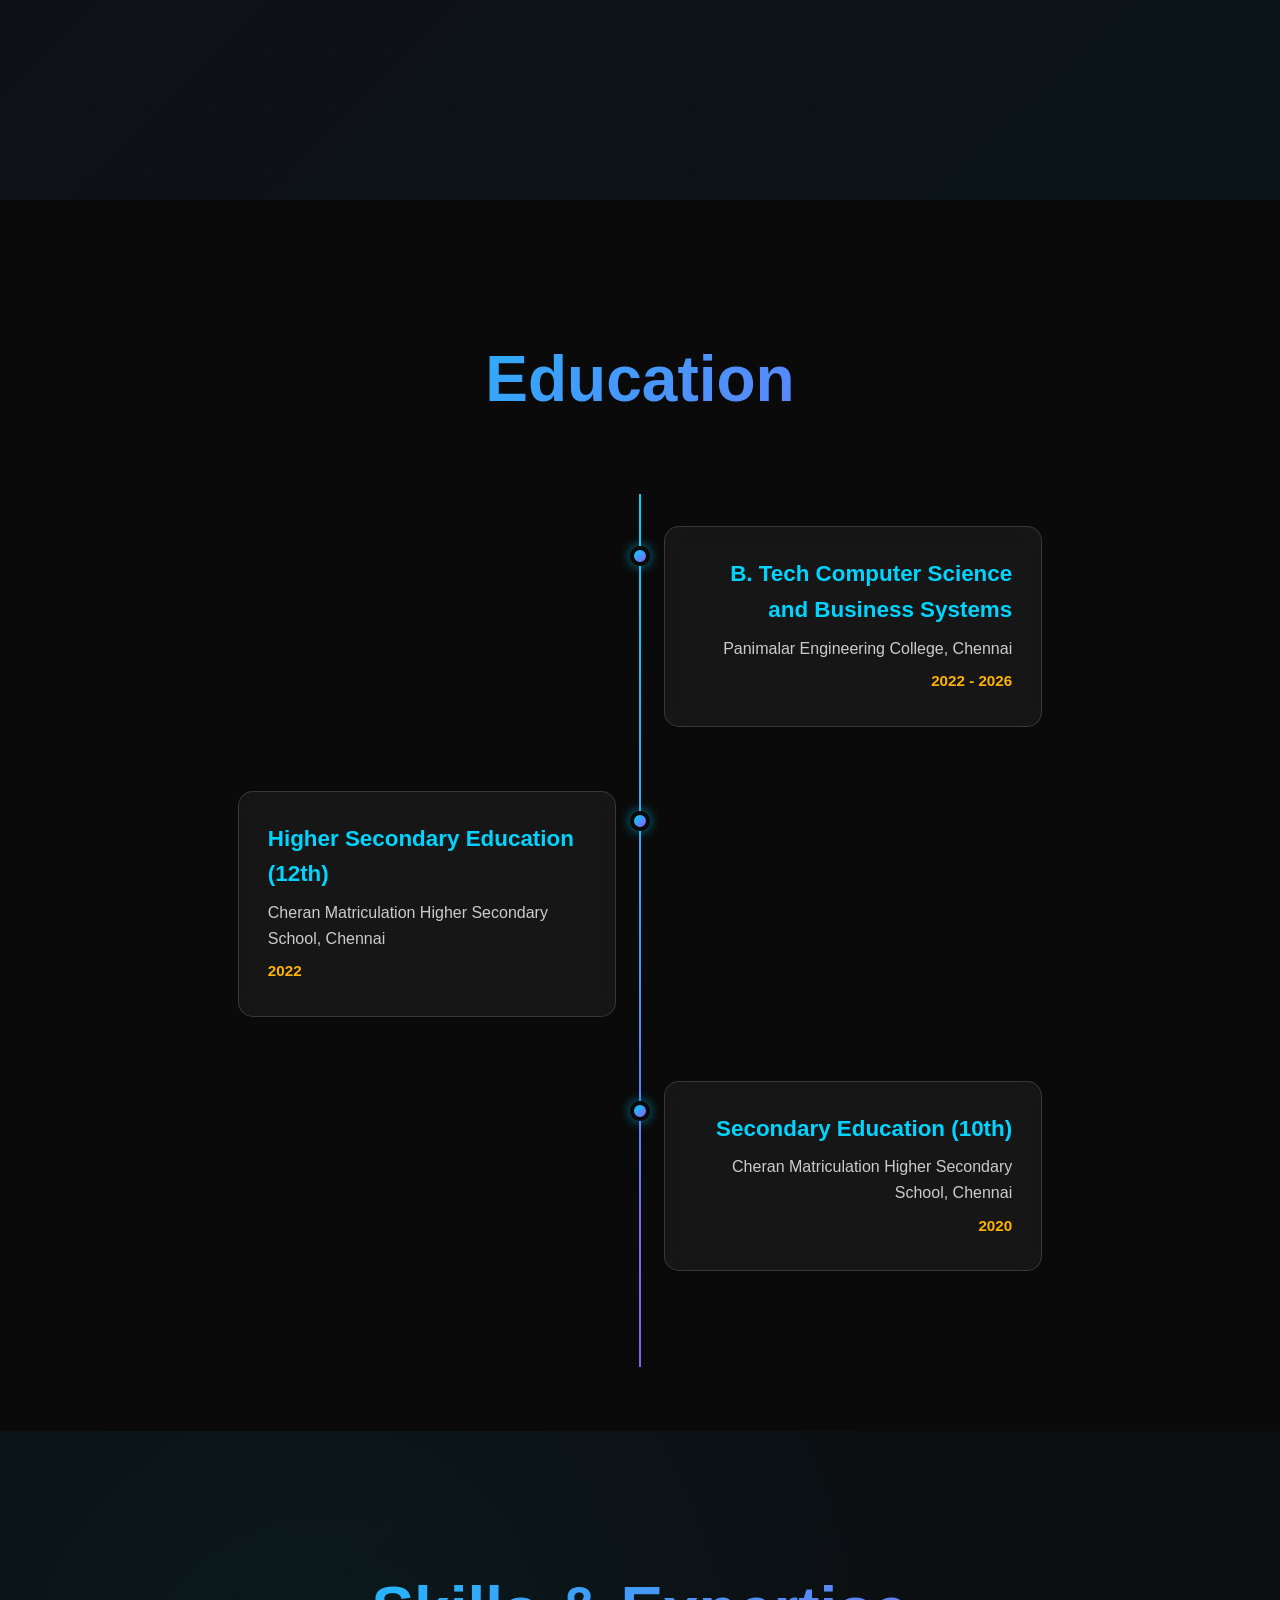
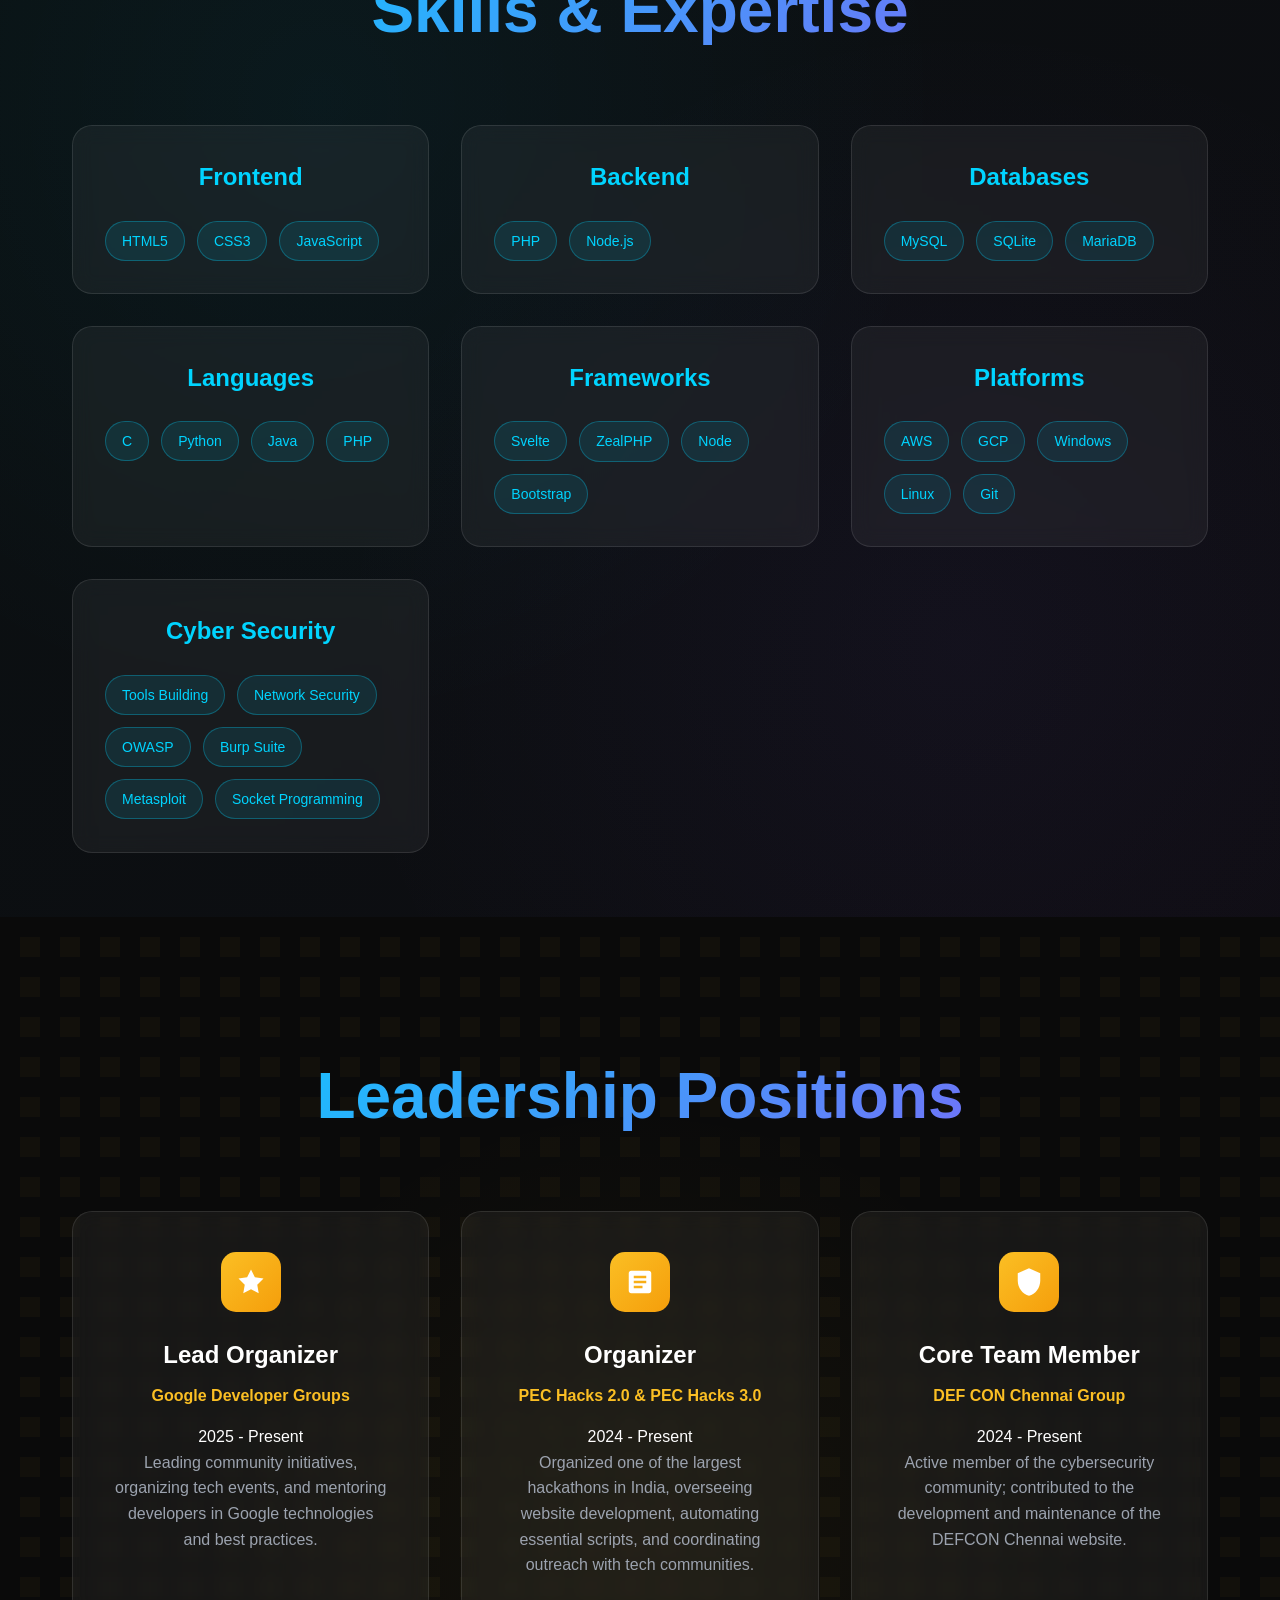
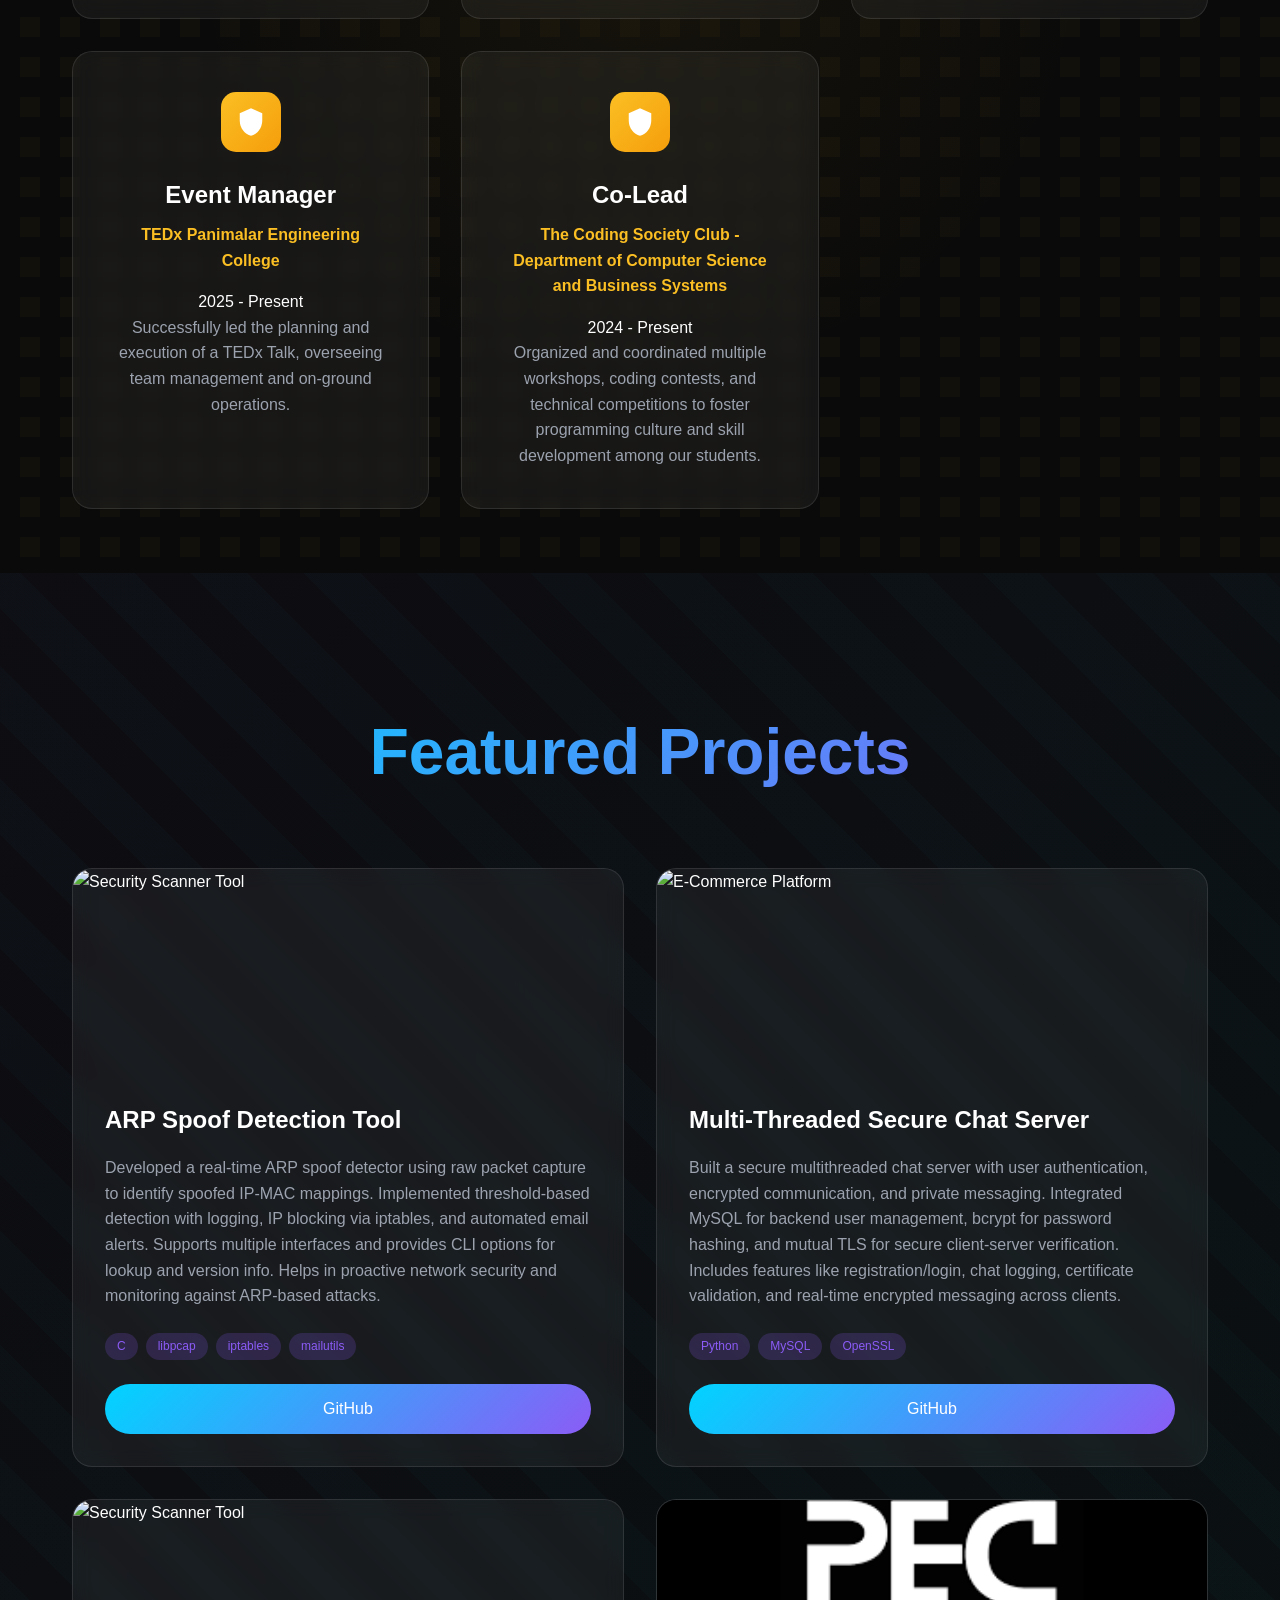
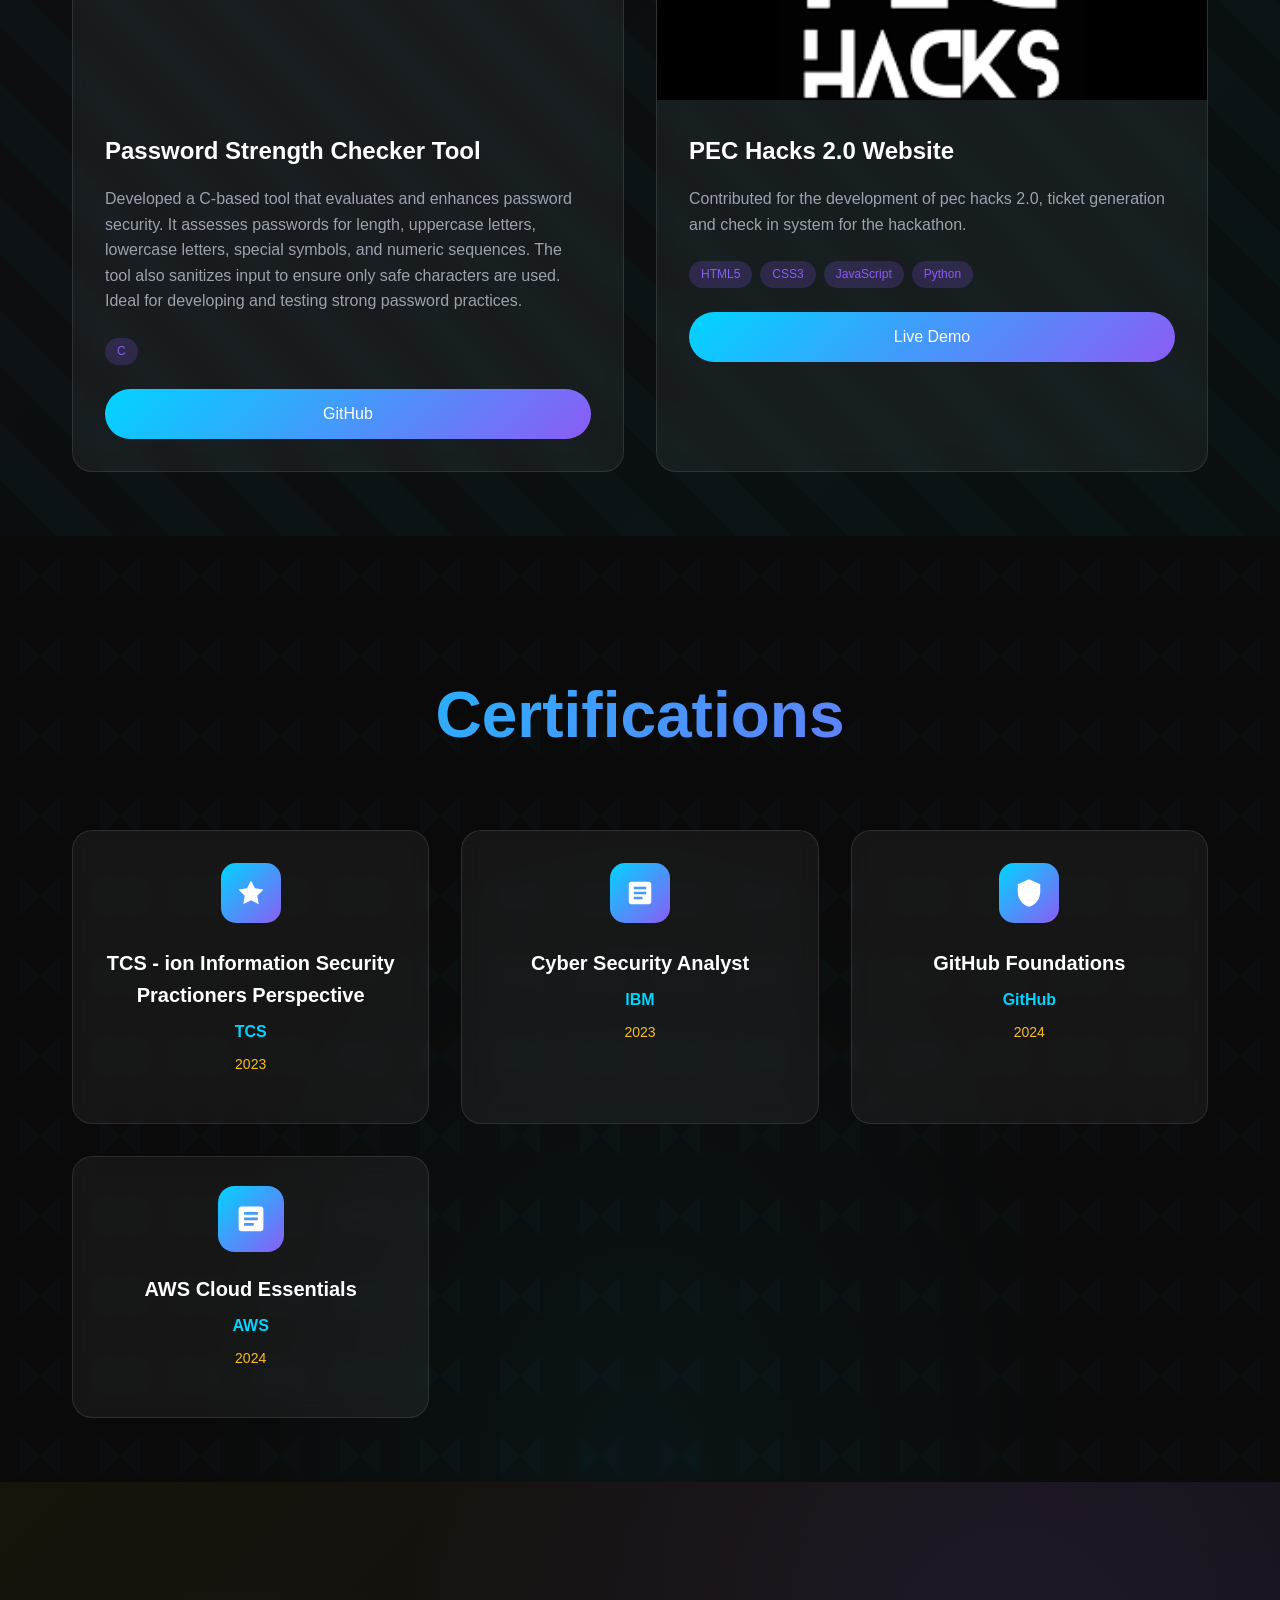
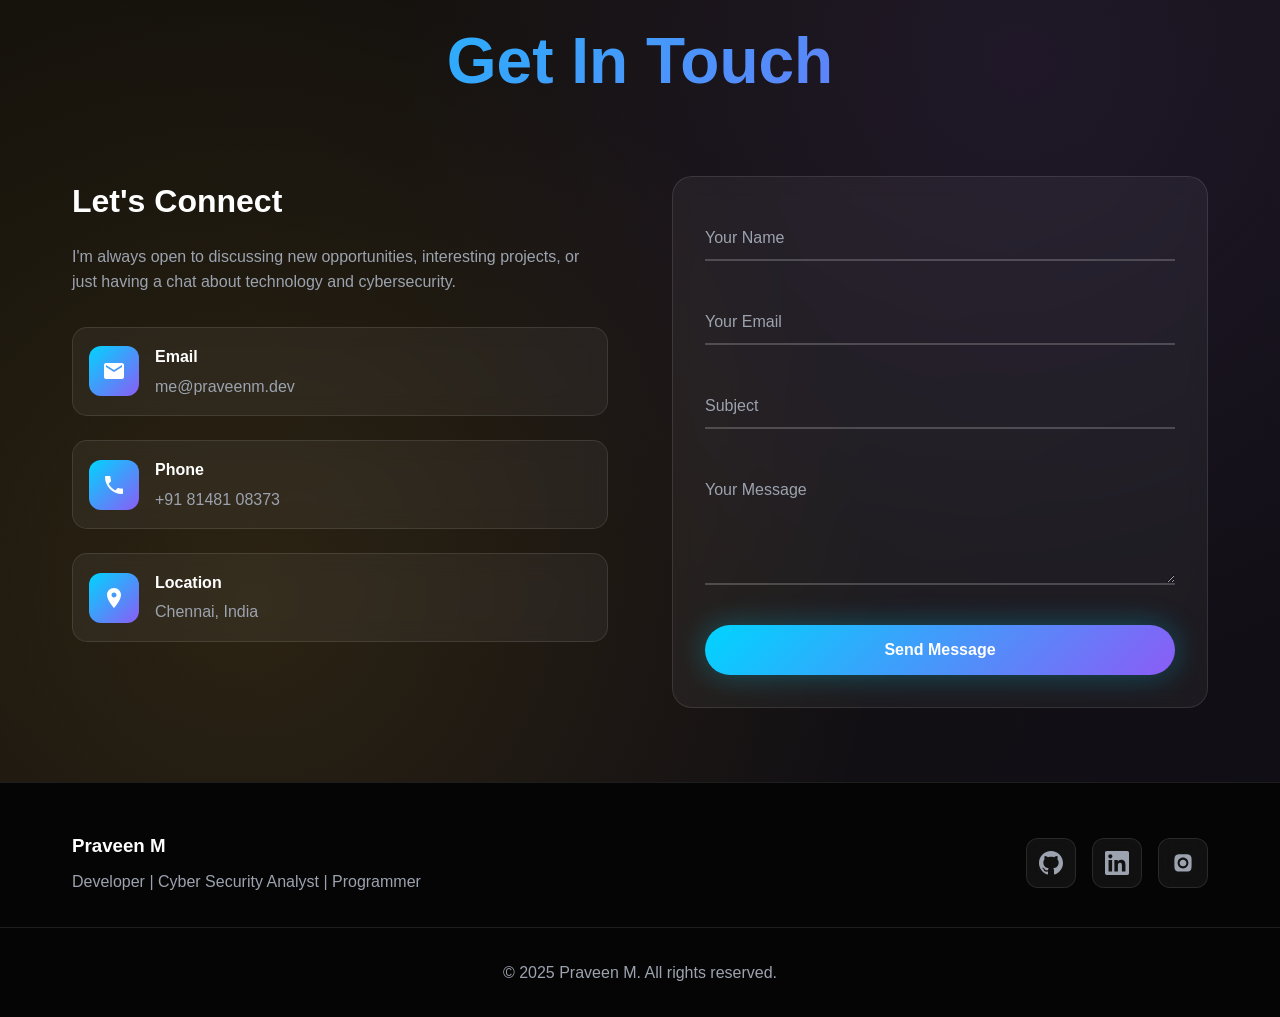
==== commit 0d35d2df: "seo optimised" ====
--- a/index.html
+++ b/index.html
@@ -35,18 +35,32 @@
 
     <!-- Structured Data -->
     <script type="application/ld+json">
-    {
-      "@context": "https://schema.org",
-      "@type": "Person",
-      "name": "Praveen M",
-      "jobTitle": ["Developer", "Cyber Security Analyst", "Programmer"],
-      "url": "https://praveenm.dev",
-      "sameAs": [
-        "https://github.com/Praveenm1910",
-        "https://www.linkedin.com/in/praveenm1910",
-        "https://www.instagram.com/_.praveen._1910"
-      ]
-    }
+    [
+        {
+          "@context": "https://schema.org",
+          "@type": "Person",
+          "name": "Praveen M",
+          "jobTitle": ["Developer", "Cyber Security Analyst", "Programmer"],
+          "url": "https://praveenm.dev",
+          "image": "https://praveenm.dev/assets/profile.jpg",
+          "sameAs": [
+            "https://github.com/Praveenm1910",
+            "https://www.linkedin.com/in/praveenm1910",
+            "https://www.instagram.com/_.praveen._1910"
+          ]
+        },
+        {
+          "@context": "https://schema.org",
+          "@type": "WebSite",
+          "name": "Praveen M Portfolio",
+          "url": "https://praveenm.dev",
+          "author": {
+              "@type": "Person",
+              "name": "Praveen M"
+          },
+          "description": "Portfolio of Praveen M, a Full Stack Developer and Cybersecurity Analyst."
+        }
+    ]
     </script>
 
     <link rel="stylesheet" href="style.css">
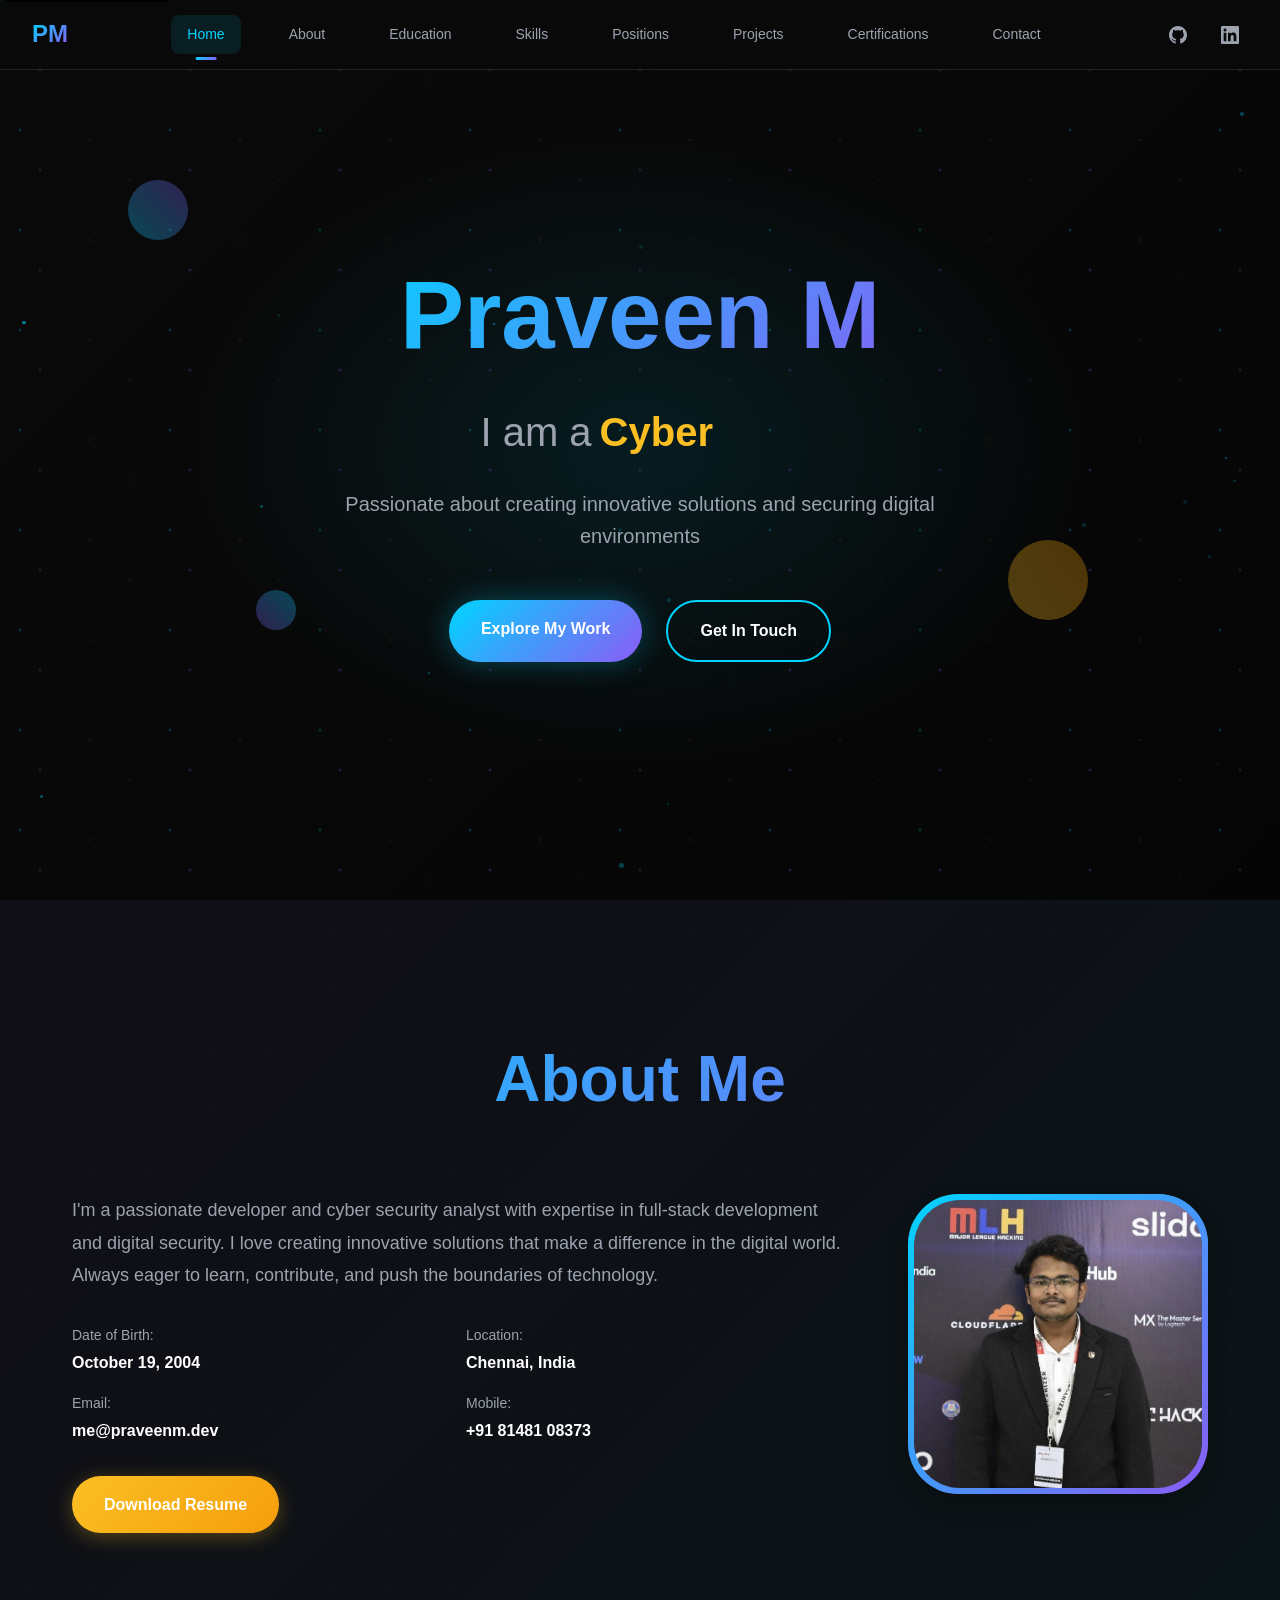
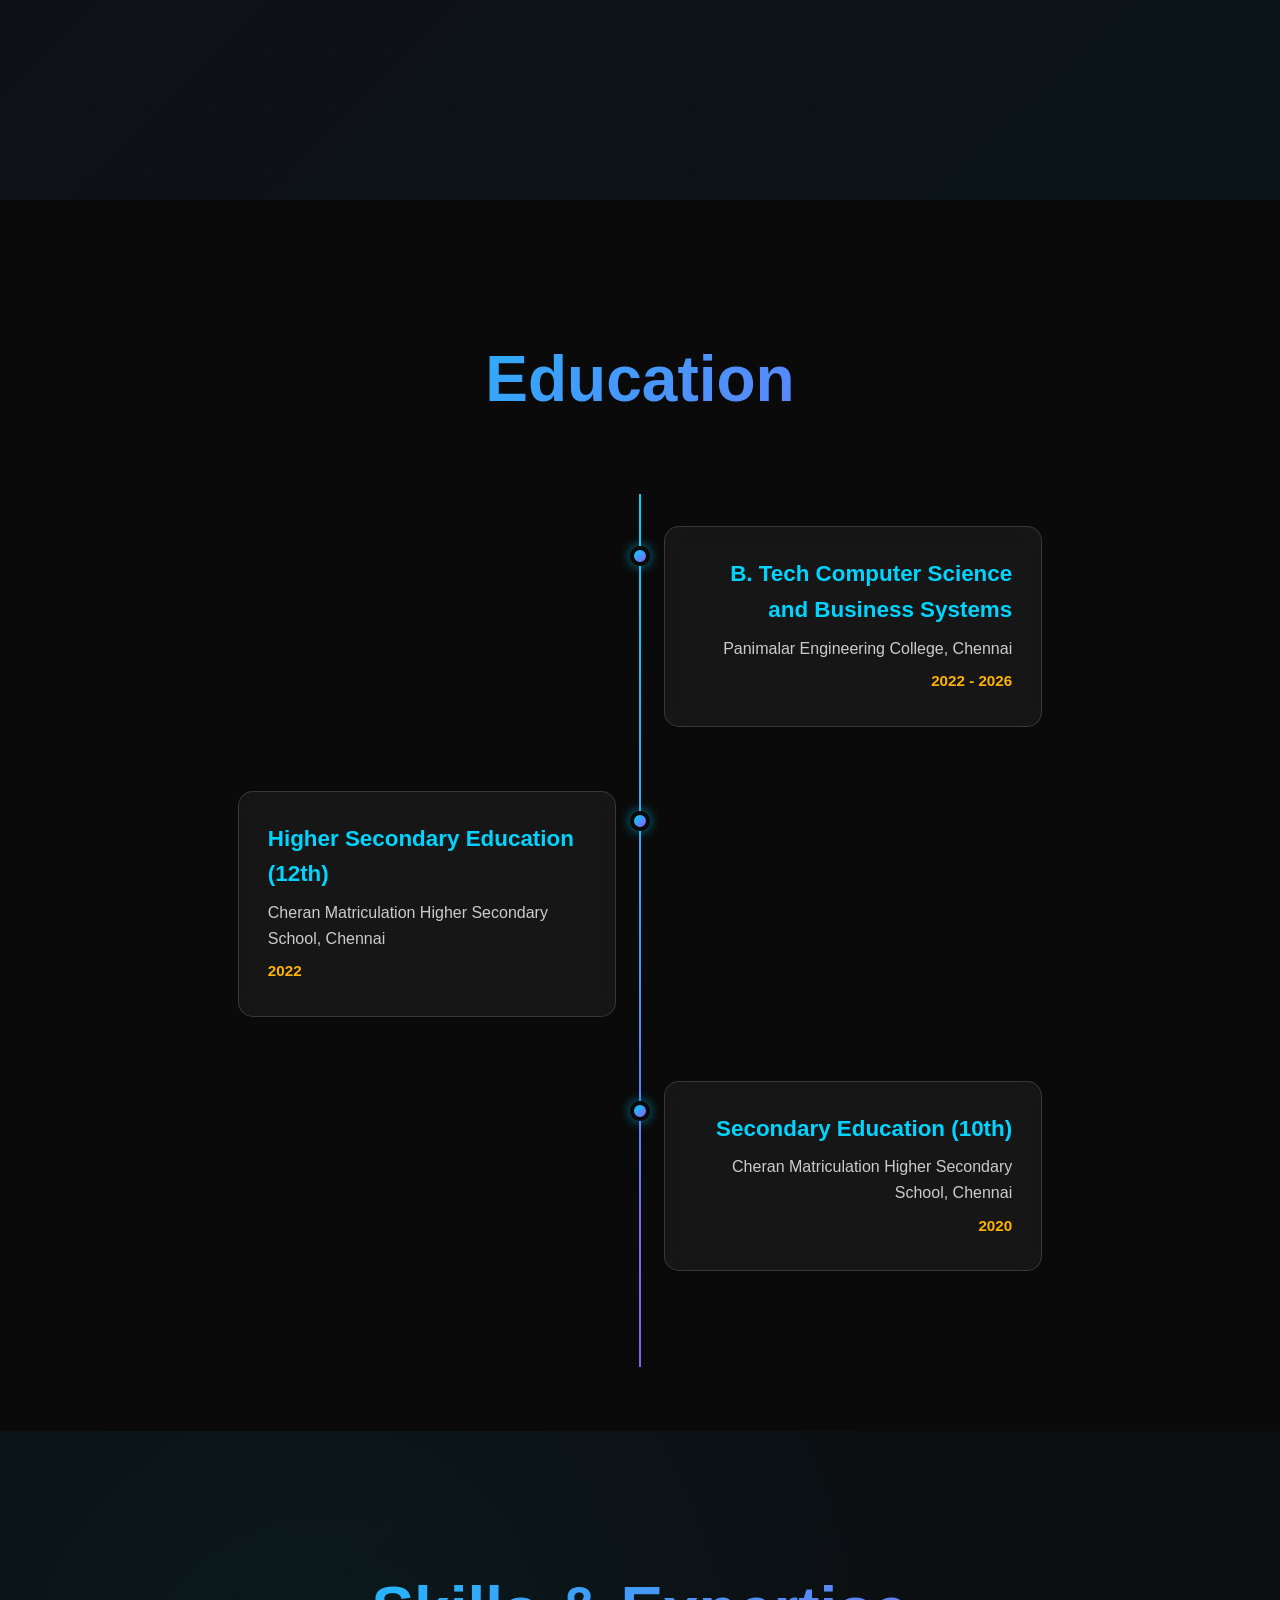
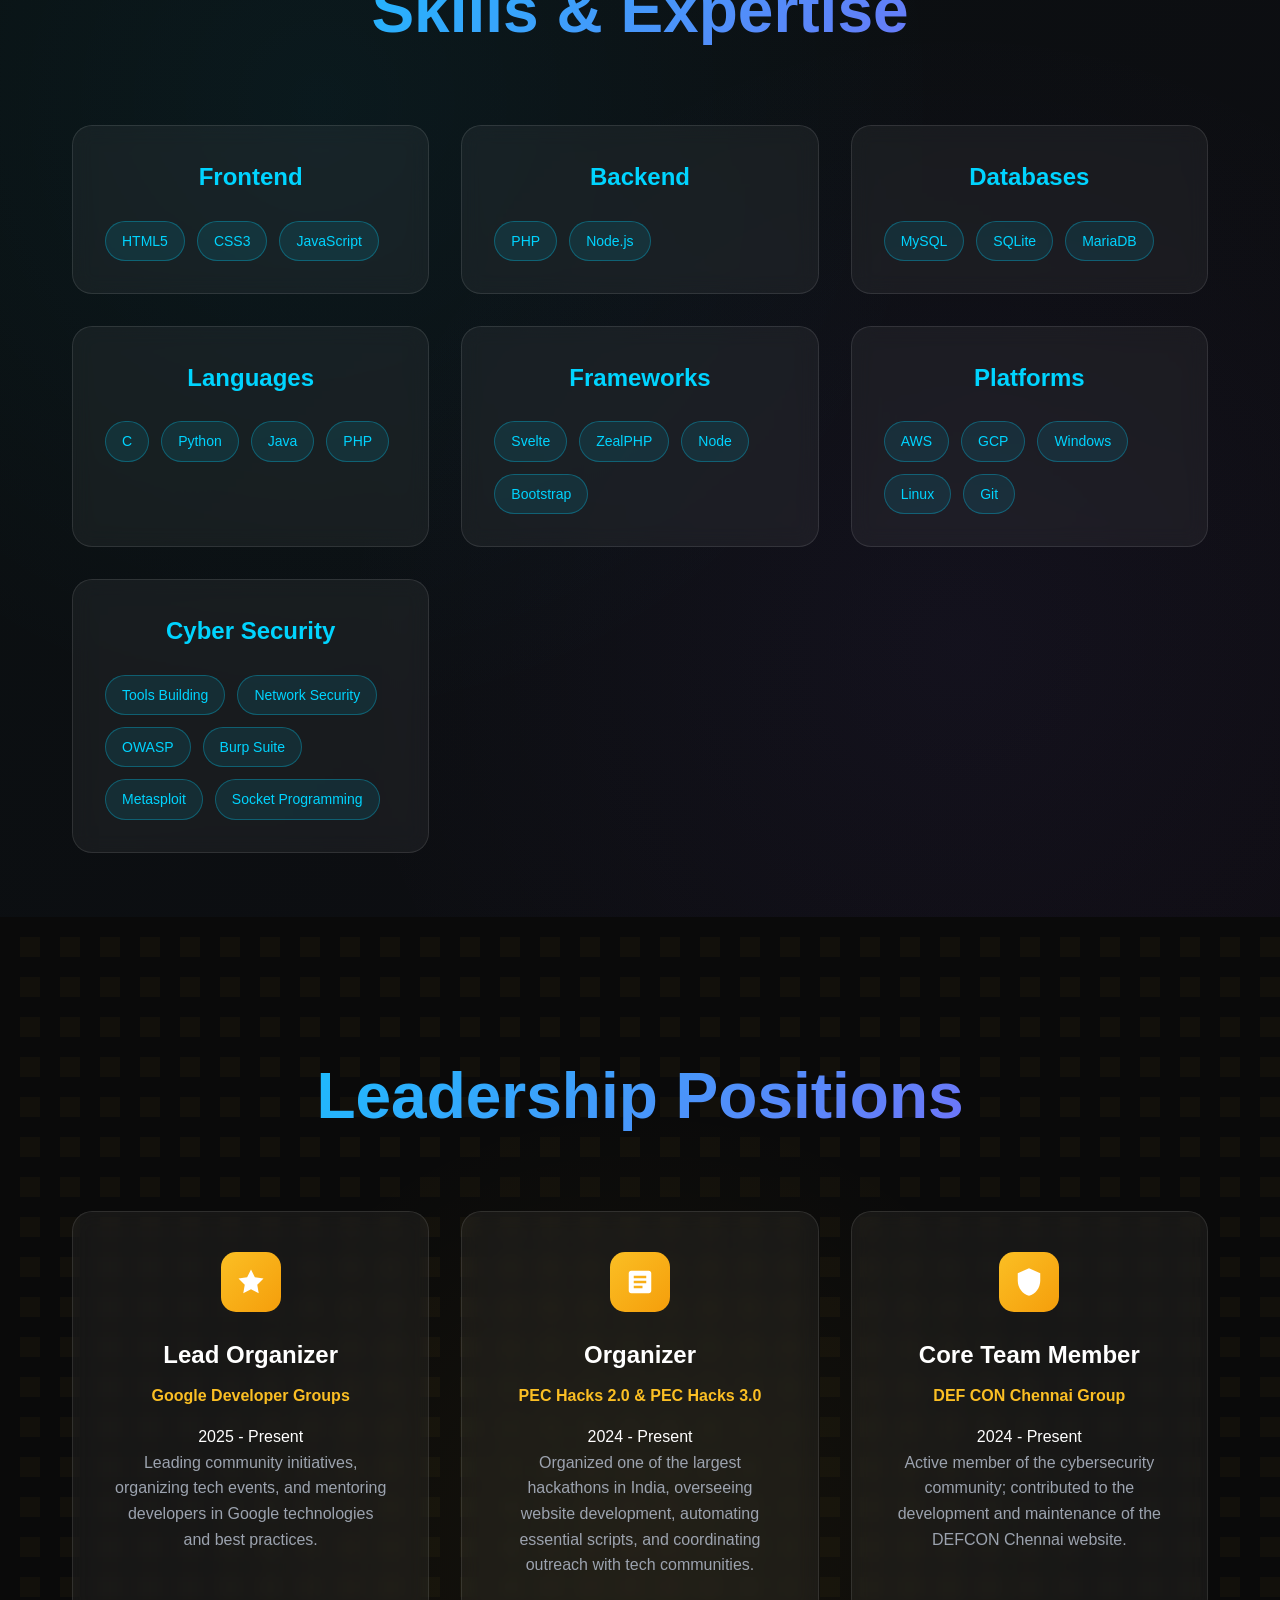
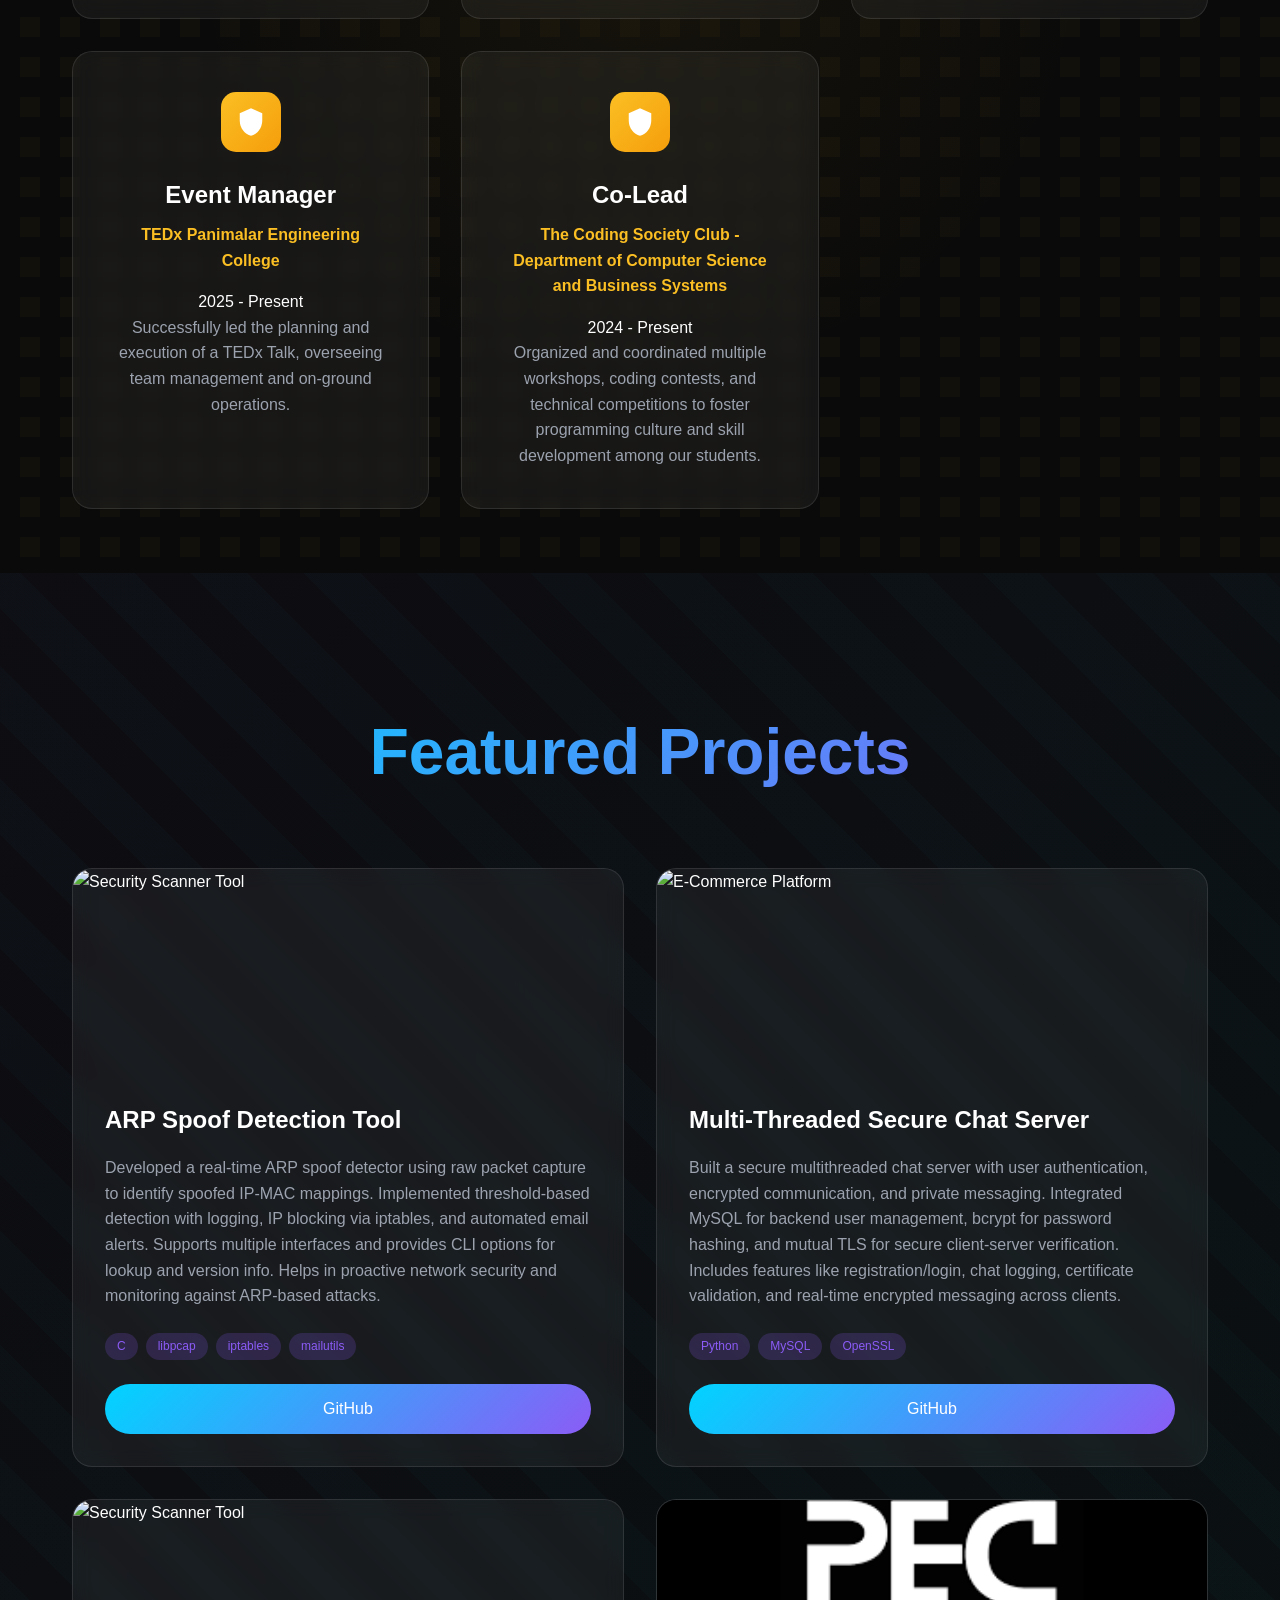
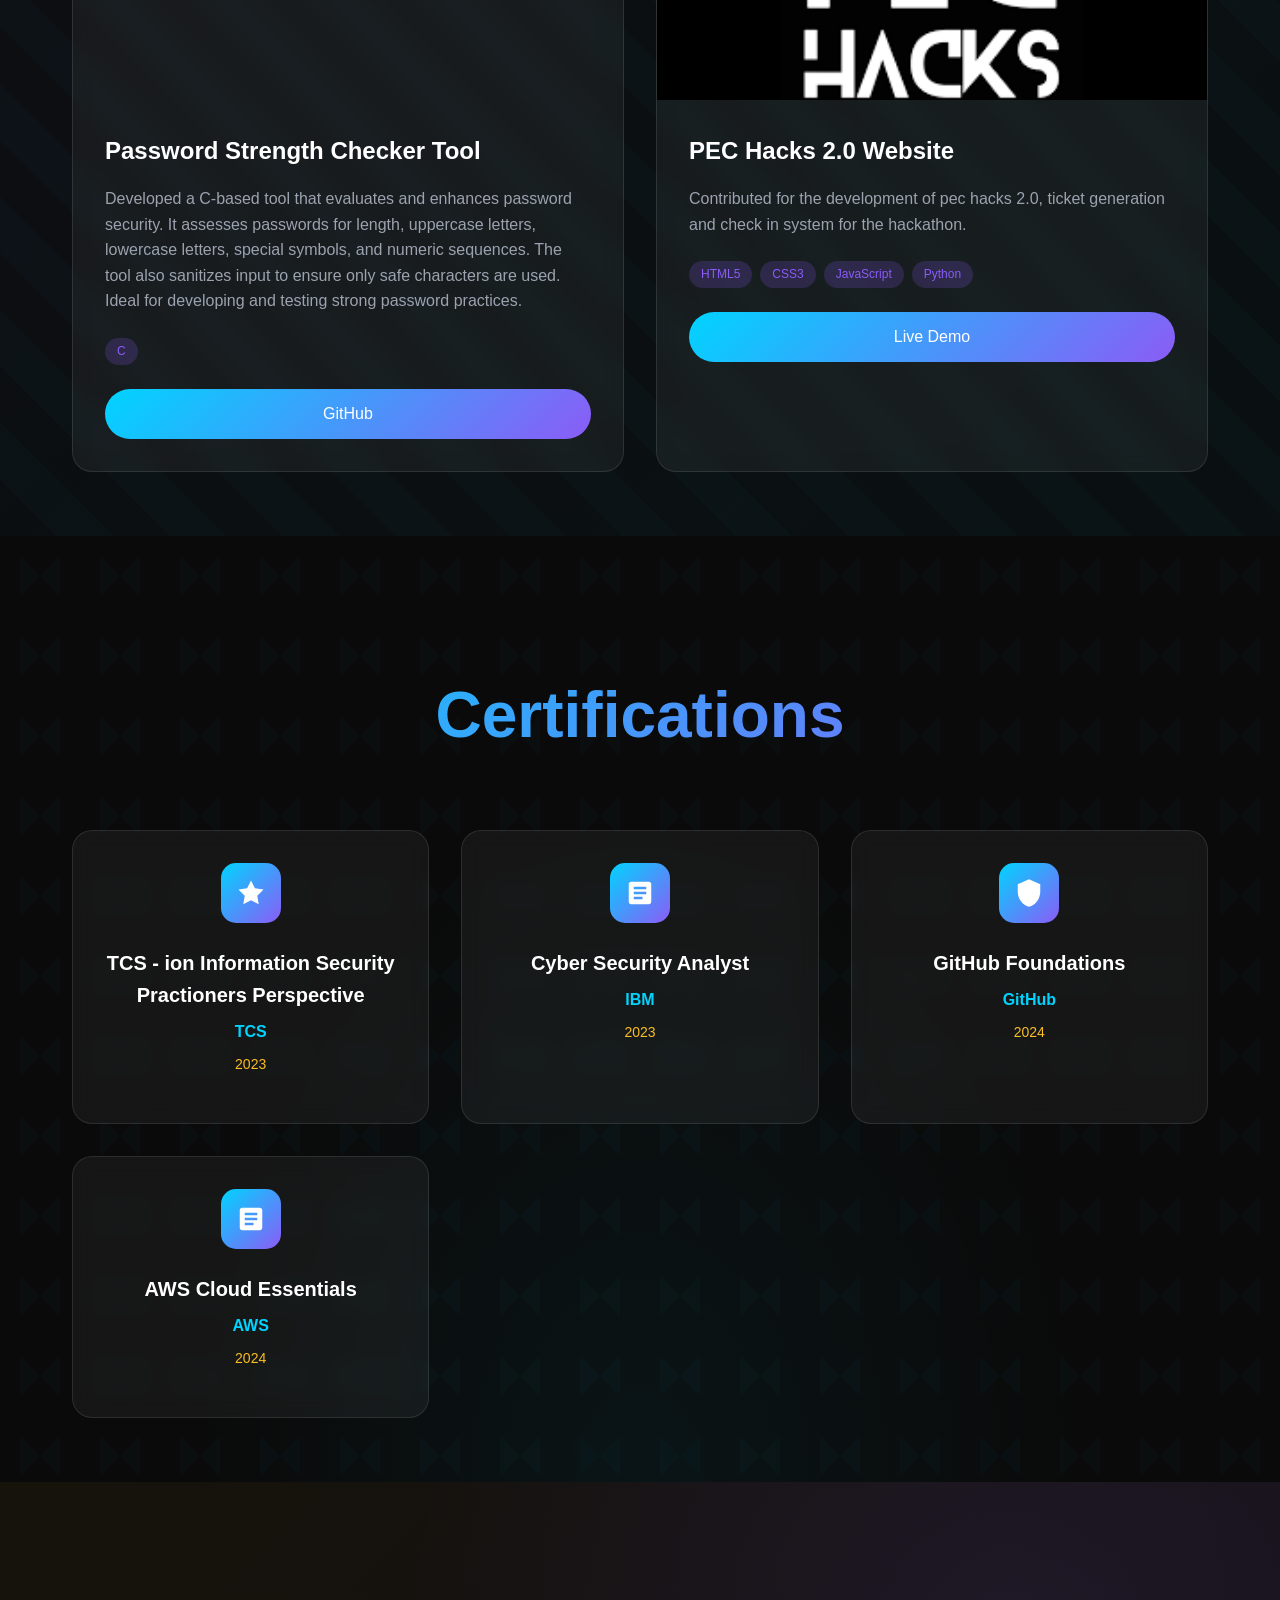
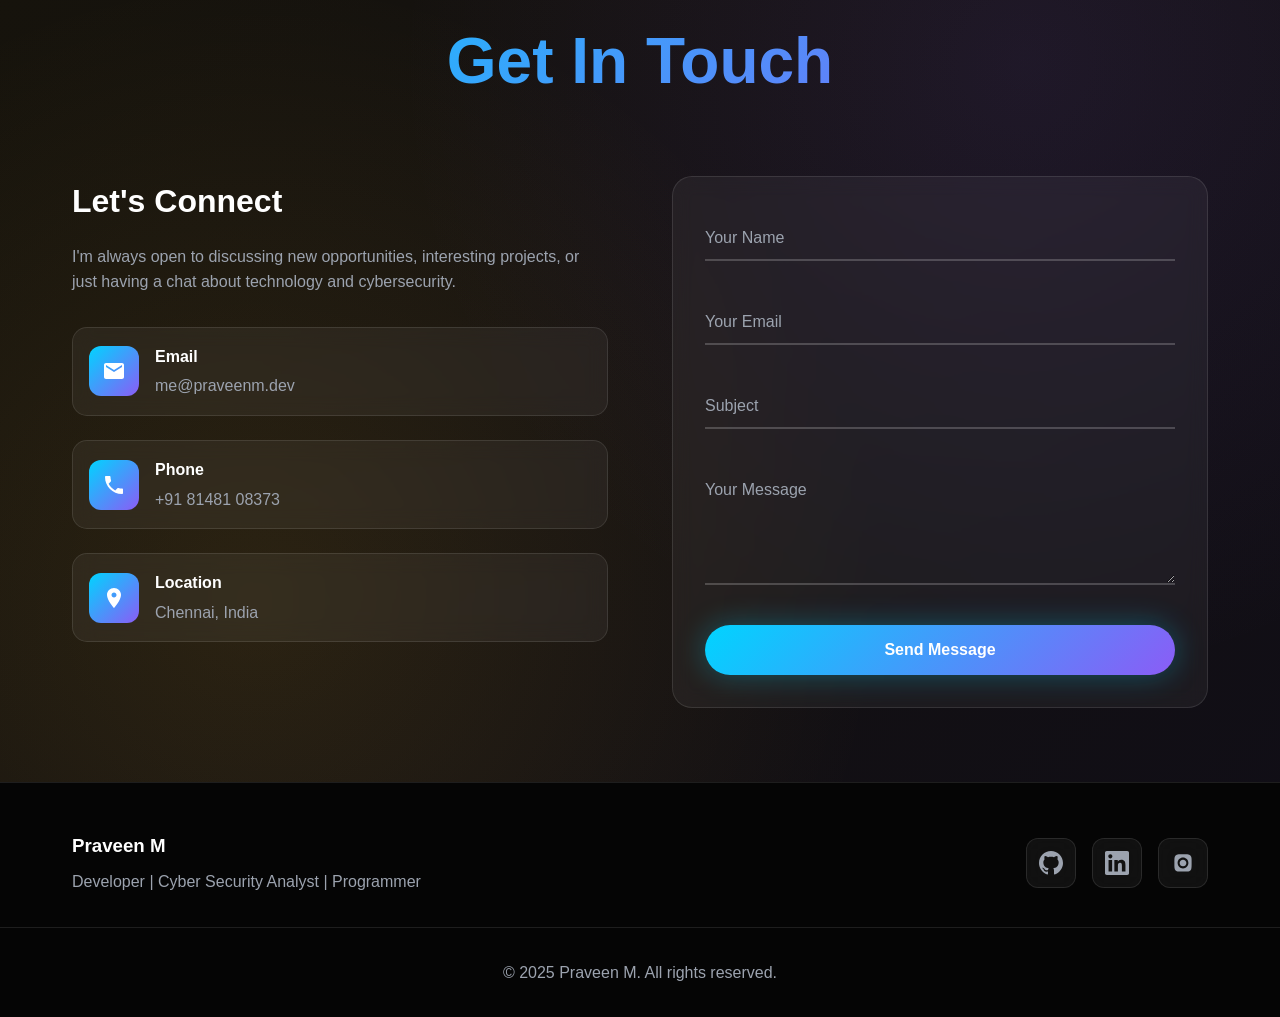
==== commit 2ae4915c: "seo tags" ====
--- a/index.html
+++ b/index.html
@@ -1,3 +1,6 @@
+<!DOCTYPE html>
+<html lang="en">
+
 <!DOCTYPE html>
 <html lang="en">
 
@@ -5,66 +8,50 @@
     <meta charset="UTF-8">
     <meta name="viewport" content="width=device-width, initial-scale=1.0">
 
-    <!-- SEO Meta Tags -->
-    <title>Praveen M | Full Stack Developer & Cybersecurity Analyst</title>
+    <!-- Primary SEO -->
+    <title>Praveen M – Full Stack Developer & Cybersecurity Analyst | Chennai</title>
     <meta name="description"
-        content="Explore the portfolio of Praveen M, a passionate Full Stack Developer and Cybersecurity Analyst based in Chennai, India. Specializing in secure web applications, network security, and innovative software solutions.">
-    <meta name="keywords"
-        content="Praveen M, Praveen M Developer, Cybersecurity Analyst Chennai, Full Stack Developer India, Web Development Portfolio, Network Security, Ethical Hacking, Software Engineer, Programmer">
+        content="Praveen M is a Full Stack Developer and Cybersecurity Analyst from Chennai, India, specializing in secure web applications, backend systems, and cybersecurity projects.">
     <meta name="author" content="Praveen M">
     <meta name="robots" content="index, follow">
     <link rel="canonical" href="https://praveenm.dev">
 
-    <!-- Open Graph Meta Tags -->
-    <meta property="og:title" content="Praveen M - Full Stack Developer & Cybersecurity Analyst">
+    <!-- Open Graph -->
+    <meta property="og:title" content="Praveen M – Full Stack Developer & Cybersecurity Analyst">
     <meta property="og:description"
-        content="Discover the projects and skills of Praveen M, bridging the gap between innovative development and robust security.">
+        content="Portfolio of Praveen M showcasing secure web applications, backend systems, and cybersecurity projects.">
     <meta property="og:type" content="website">
     <meta property="og:url" content="https://praveenm.dev">
     <meta property="og:image" content="https://praveenm.dev/assets/profile.jpg">
 
-    <!-- Twitter Meta Tags -->
+    <!-- Twitter -->
     <meta name="twitter:card" content="summary_large_image">
-    <meta name="twitter:title" content="Praveen M - Full Stack Developer & Cybersecurity Analyst">
+    <meta name="twitter:title" content="Praveen M – Full Stack Developer & Cybersecurity Analyst">
     <meta name="twitter:description"
-        content="Discover the projects and skills of Praveen M, bridging the gap between innovative development and robust security.">
+        content="Explore the portfolio of Praveen M, a Full Stack Developer and Cybersecurity Analyst from Chennai, India.">
     <meta name="twitter:image" content="https://praveenm.dev/assets/Praveen.webp">
-
-    <!-- Favicon -->
-    <link rel="icon" type="image/svg+xml" href="/vite.svg">
 
     <!-- Structured Data -->
     <script type="application/ld+json">
-    [
-        {
-          "@context": "https://schema.org",
-          "@type": "Person",
-          "name": "Praveen M",
-          "jobTitle": ["Developer", "Cyber Security Analyst", "Programmer"],
-          "url": "https://praveenm.dev",
-          "image": "https://praveenm.dev/assets/profile.jpg",
-          "sameAs": [
-            "https://github.com/Praveenm1910",
-            "https://www.linkedin.com/in/praveenm1910",
-            "https://www.instagram.com/_.praveen._1910"
-          ]
-        },
-        {
-          "@context": "https://schema.org",
-          "@type": "WebSite",
-          "name": "Praveen M Portfolio",
-          "url": "https://praveenm.dev",
-          "author": {
-              "@type": "Person",
-              "name": "Praveen M"
-          },
-          "description": "Portfolio of Praveen M, a Full Stack Developer and Cybersecurity Analyst."
-        }
-    ]
+    {
+      "@context": "https://schema.org",
+      "@type": "Person",
+      "name": "Praveen M",
+      "jobTitle": "Full Stack Developer & Cybersecurity Analyst",
+      "url": "https://praveenm.dev",
+      "image": "https://praveenm.dev/assets/profile.jpg",
+      "sameAs": [
+        "https://github.com/Praveenm1910",
+        "https://www.linkedin.com/in/praveenm1910",
+        "https://www.instagram.com/_.praveen._1910"
+      ]
+    }
     </script>
 
+    <!-- Styles -->
     <link rel="stylesheet" href="style.css">
 </head>
+
 
 <body>
     <!-- Mouse Highlighter -->
